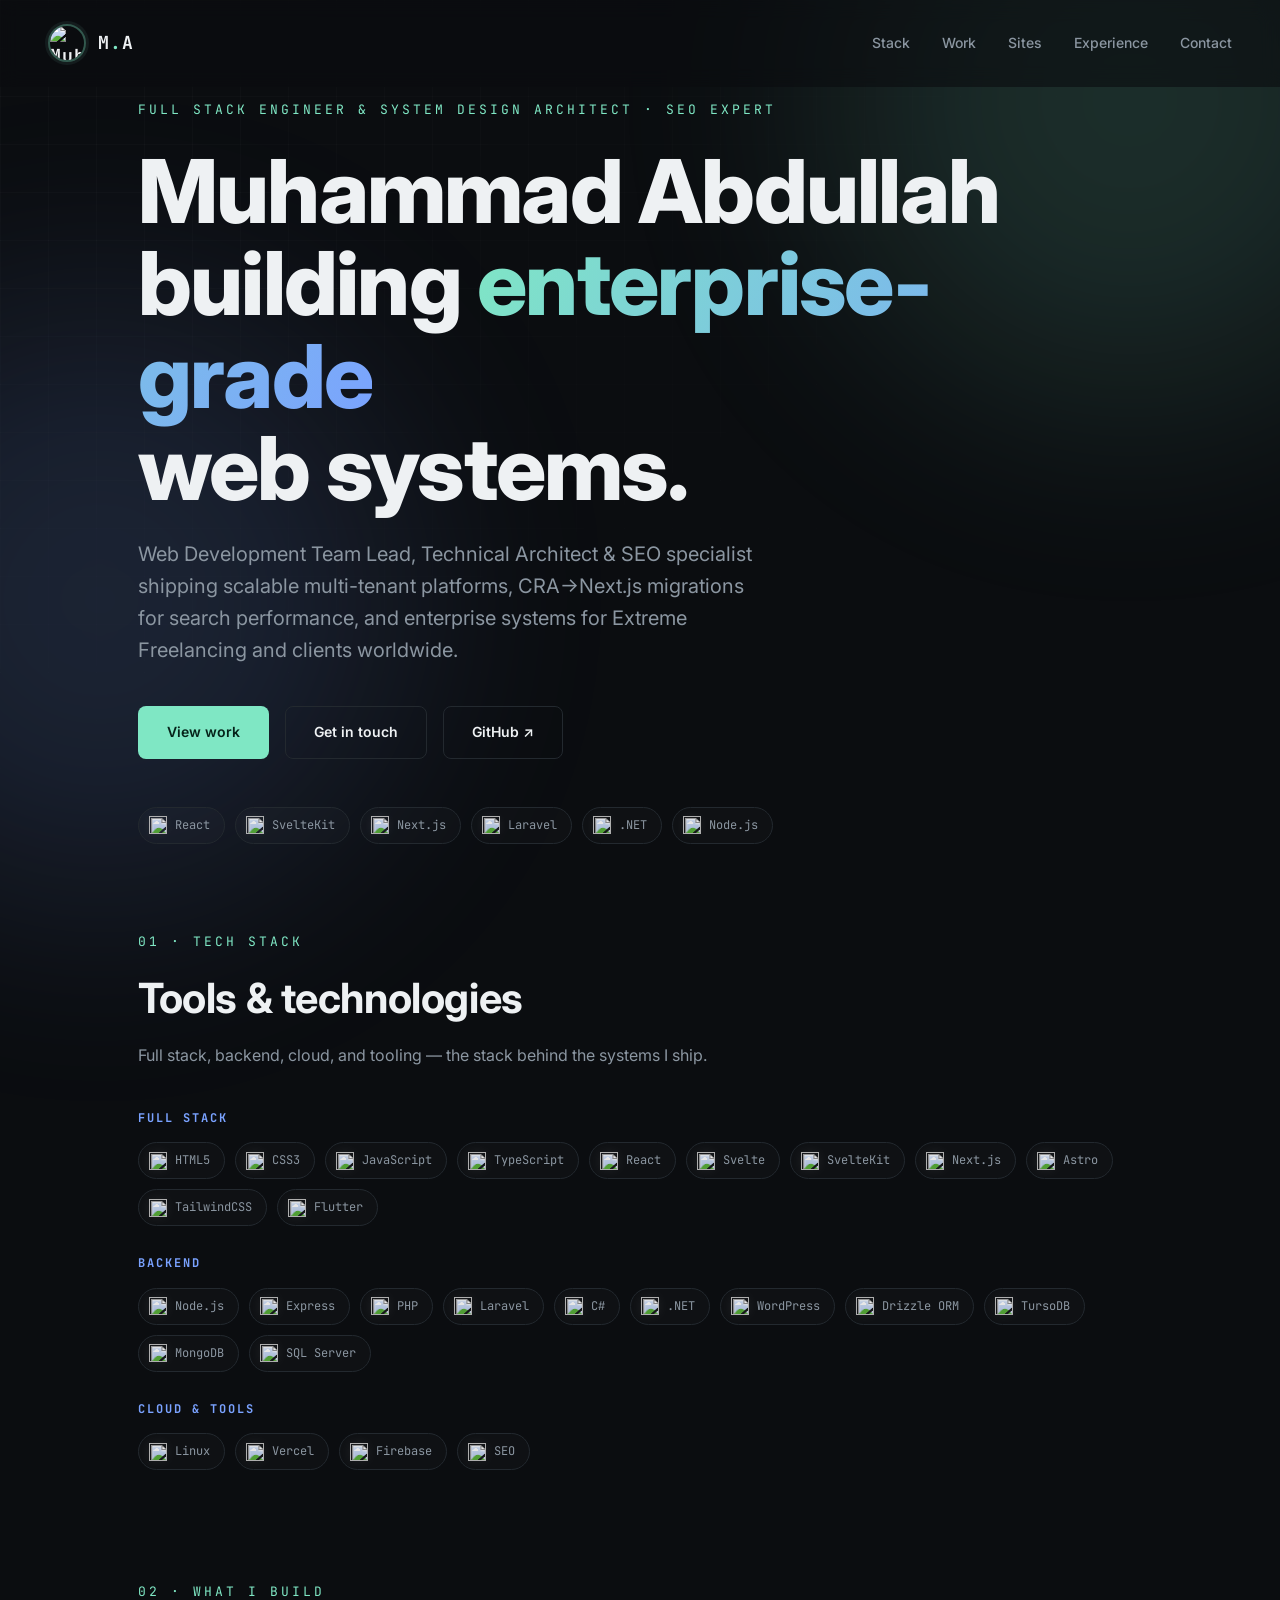
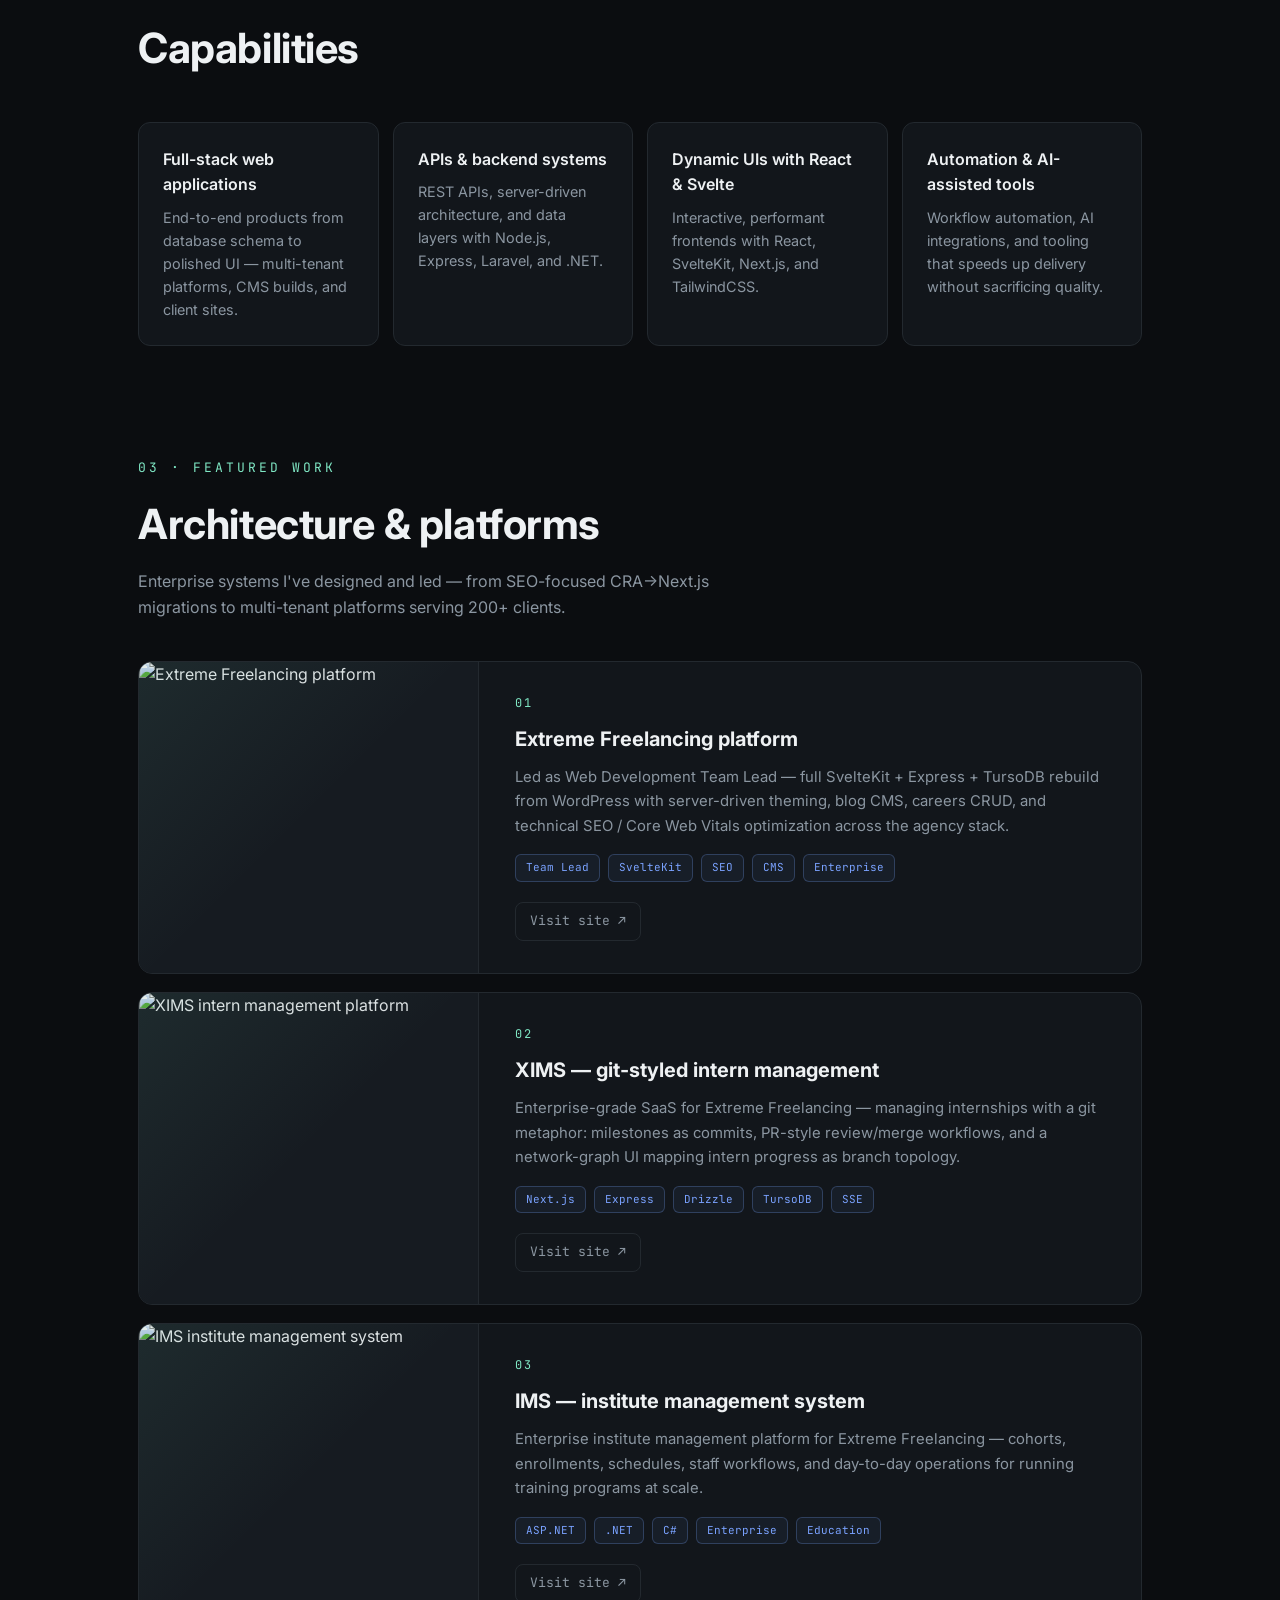
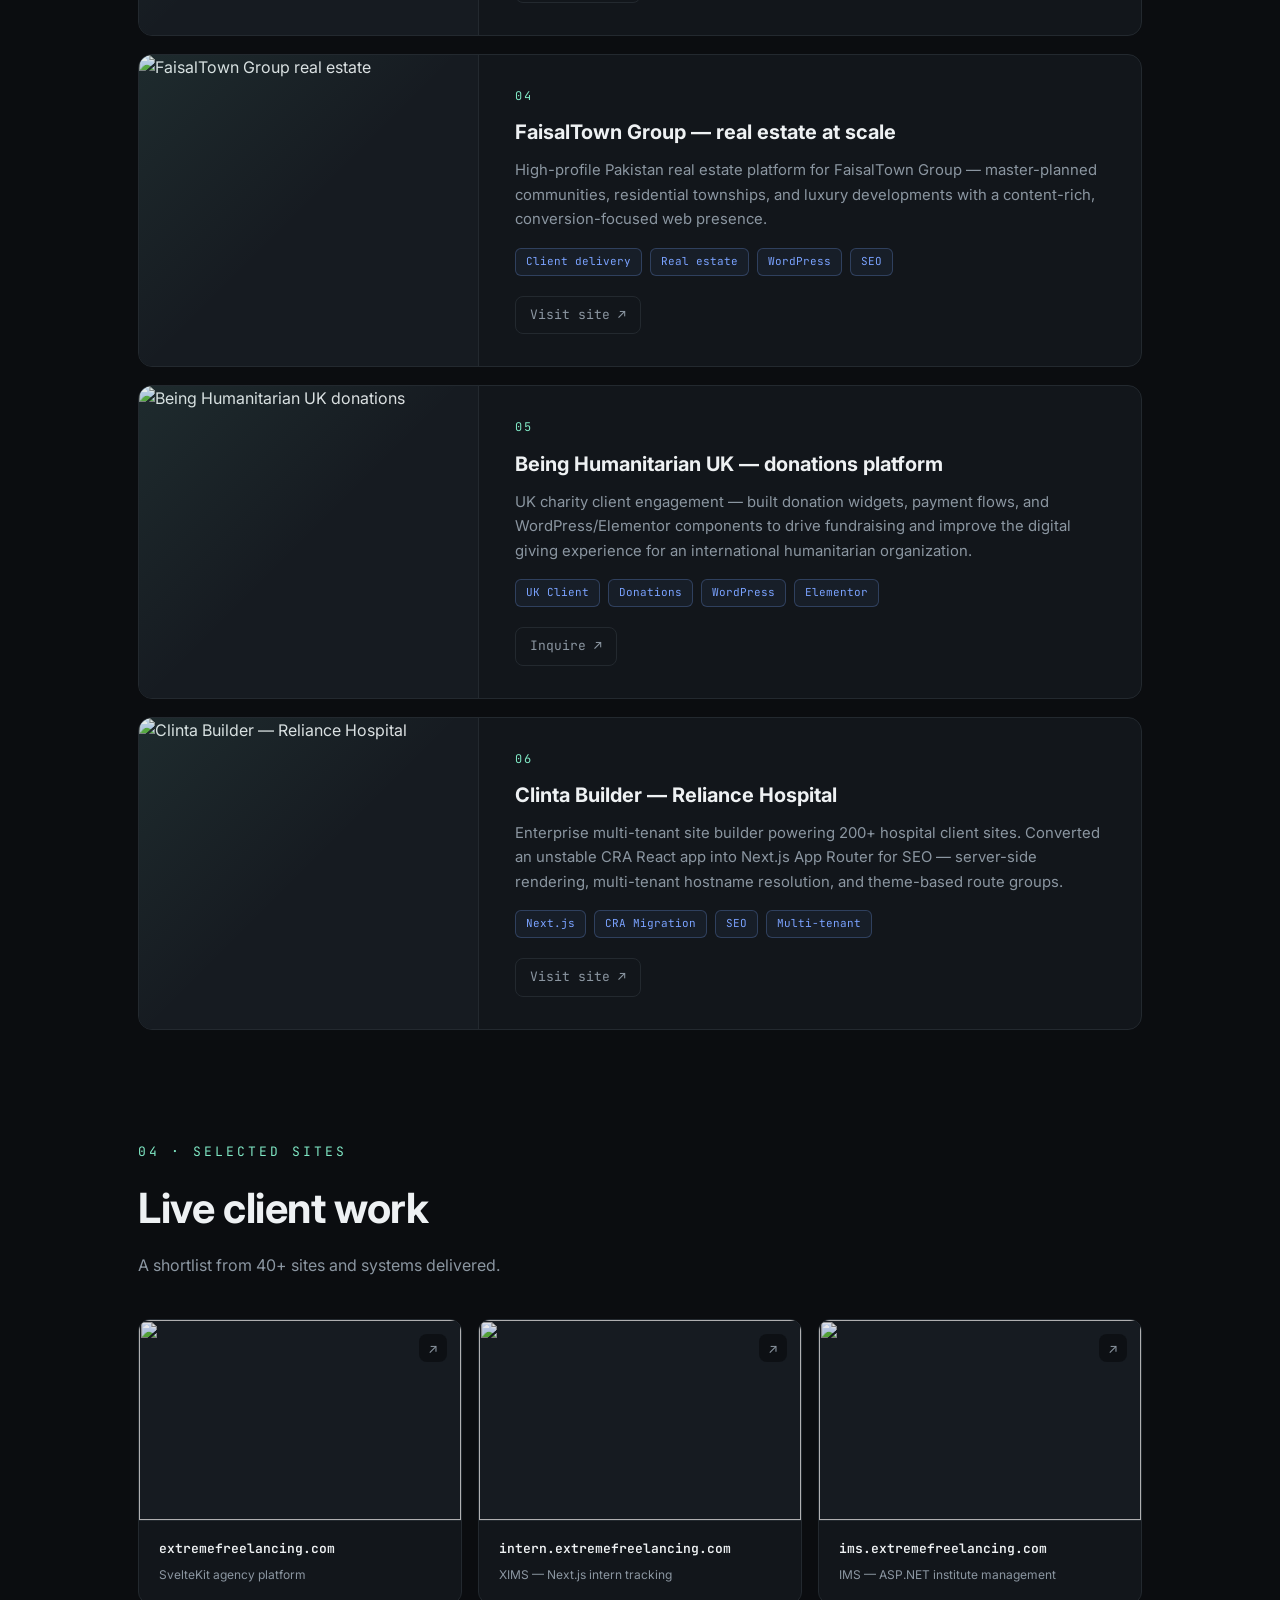
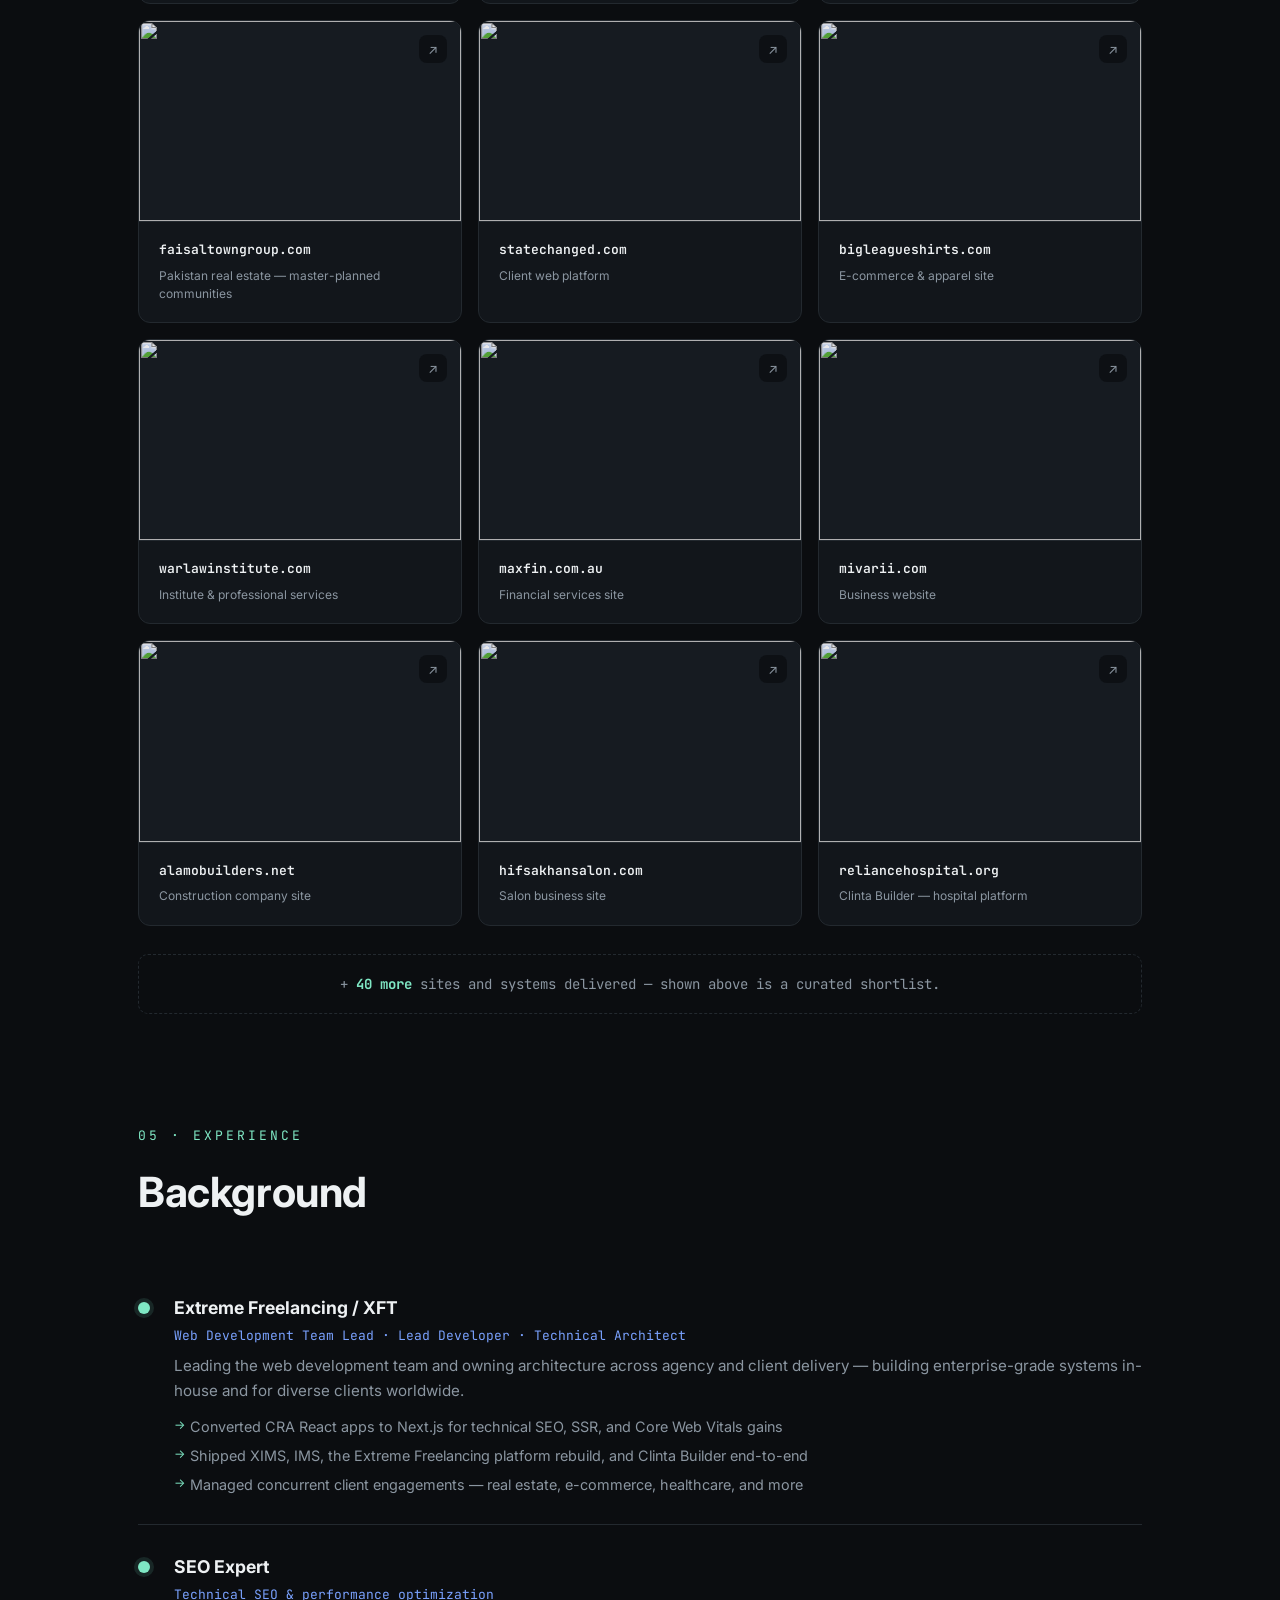
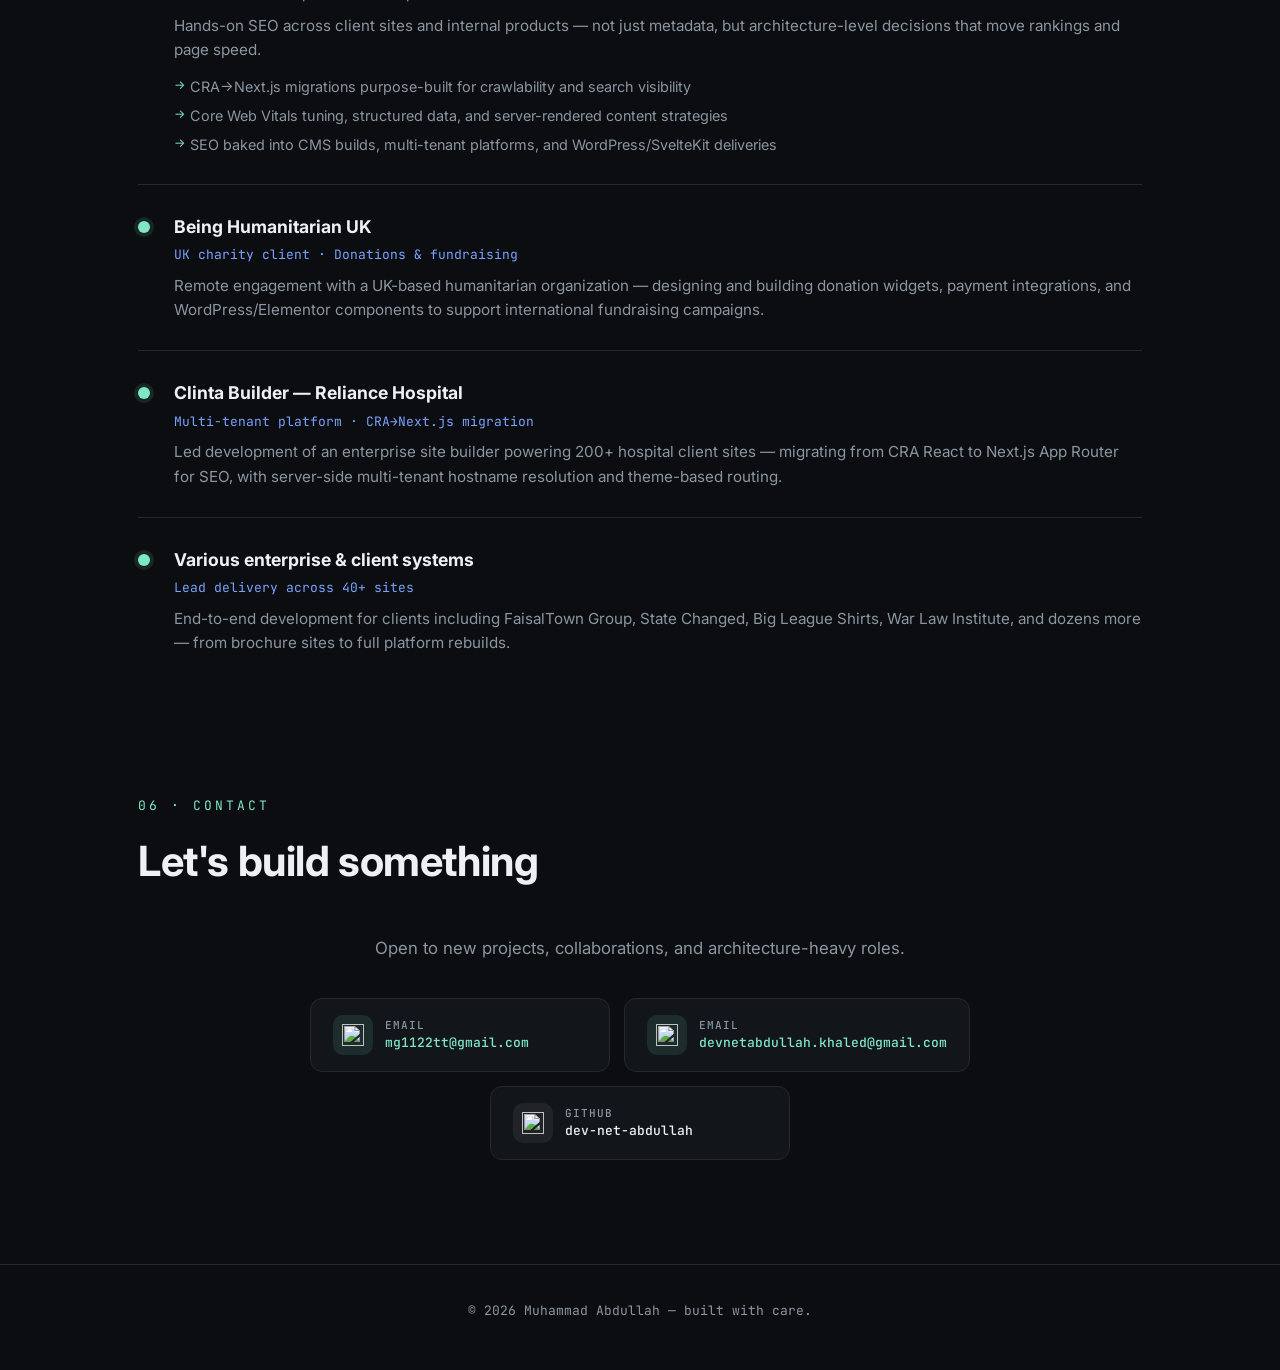
==== index.html @ 0cd2d0cb "updated stack" ====
<!DOCTYPE html>
<html lang="en">
<head>
<meta charset="UTF-8">
<meta name="viewport" content="width=device-width, initial-scale=1.0">
<title>Muhammad Abdullah — Full Stack Developer</title>
<meta name="description" content="Muhammad Abdullah — Full Stack Engineer, System Design Architect & SEO specialist building enterprise-grade web systems.">
<meta name="theme-color" content="#0b0d10">
<meta property="og:title" content="Muhammad Abdullah — Full Stack Developer">
<meta property="og:description" content="Web Development Team Lead & Technical Architect — Next.js, SvelteKit, Laravel, .NET, and enterprise platforms.">
<meta property="og:image" content="https://res.cloudinary.com/dqdfuhtps/image/upload/w_1200,h_630,c_fill,g_face,f_auto,q_auto/1748308056441_jk1iwk">
<meta property="og:type" content="website">
<link rel="icon" type="image/png" sizes="32x32" href="https://res.cloudinary.com/dqdfuhtps/image/upload/w_32,h_32,c_fill,g_face,f_auto,q_auto/1748308056441_jk1iwk">
<link rel="icon" type="image/png" sizes="16x16" href="https://res.cloudinary.com/dqdfuhtps/image/upload/w_16,h_16,c_fill,g_face,f_auto,q_auto/1748308056441_jk1iwk">
<link rel="apple-touch-icon" sizes="180x180" href="https://res.cloudinary.com/dqdfuhtps/image/upload/w_180,h_180,c_fill,g_face,f_auto,q_auto/1748308056441_jk1iwk">
<link rel="preconnect" href="https://res.cloudinary.com" crossorigin>
<link rel="preconnect" href="https://fonts.googleapis.com">
<link rel="preconnect" href="https://fonts.gstatic.com" crossorigin>
<link href="https://fonts.googleapis.com/css2?family=Inter:wght@400;500;600;700;800&family=JetBrains+Mono:wght@400;600;700&display=swap" rel="stylesheet">
<style>
  :root{
    --bg:#0b0d10;
    --bg-soft:#12161b;
    --panel:#161b21;
    --line:#23292f;
    --text:#eef1f3;
    --muted:#8b96a1;
    --accent:#7fe7c4;
    --accent2:#7aa2ff;
    --mono:'JetBrains Mono','Courier New',monospace;
    --sans:'Inter',-apple-system,BlinkMacSystemFont,'Segoe UI',sans-serif;
  }
  *{margin:0;padding:0;box-sizing:border-box;}
  html{scroll-behavior:smooth;}
  body{
    background:var(--bg);
    color:var(--text);
    font-family:var(--sans);
    line-height:1.6;
    overflow-x:hidden;
  }

  /* background grid */
  .grid-bg{
    position:fixed; inset:0; z-index:-2;
    background-image:
      linear-gradient(to right, rgba(255,255,255,0.025) 1px, transparent 1px),
      linear-gradient(to bottom, rgba(255,255,255,0.025) 1px, transparent 1px);
    background-size:48px 48px;
    mask-image: radial-gradient(ellipse at top left, black 0%, transparent 70%);
  }
  .glow{
    position:fixed; z-index:-1; width:600px; height:600px; border-radius:50%;
    filter:blur(120px); opacity:0.15; pointer-events:none;
  }
  .glow-1{ background:var(--accent); top:-200px; right:-150px; }
  .glow-2{ background:var(--accent2); bottom:0; left:-200px; }

  /* nav */
  nav{
    position:fixed; top:0; left:0; right:0; z-index:100;
    display:flex; justify-content:space-between; align-items:center;
    padding:24px 48px;
    backdrop-filter:blur(10px);
    background:rgba(11,13,16,0.6);
    border-bottom:1px solid transparent;
    transition:border-color 0.3s, background 0.3s;
    opacity:0; animation:navIn 0.7s ease forwards;
  }
  @keyframes navIn{
    from{opacity:0; transform:translateY(-14px);}
    to{opacity:1; transform:translateY(0);}
  }
  nav.scrolled{ border-bottom-color:var(--line); background:rgba(11,13,16,0.85); }
  .logo{
    display:inline-flex; align-items:center; gap:12px;
    text-decoration:none; color:var(--text);
    font-family:var(--mono); font-weight:700; font-size:18px; letter-spacing:1px;
  }
  .logo-avatar{
    width:38px; height:38px; border-radius:50%; object-fit:cover;
    border:2px solid rgba(127,231,196,0.35);
    box-shadow:0 0 0 3px rgba(127,231,196,0.08);
    transition:border-color 0.25s, box-shadow 0.25s, transform 0.25s;
  }
  .logo:hover .logo-avatar{
    border-color:var(--accent);
    box-shadow:0 0 18px rgba(127,231,196,0.22);
    transform:scale(1.04);
  }
  .logo-text span{ color:var(--accent); }
  .nav-links{ display:flex; gap:32px; list-style:none; }
  .nav-links a{
    color:var(--muted); text-decoration:none; font-size:14px; font-weight:500;
    transition:color 0.2s; position:relative;
  }
  .nav-links a:hover{ color:var(--text); }
  .nav-links a::after{
    content:''; position:absolute; bottom:-4px; left:0; width:0; height:1px;
    background:var(--accent); transition:width 0.25s;
  }
  .nav-links a:hover::after{ width:100%; }

  section{ padding:64px 48px; max-width:1100px; margin:0 auto; }

  /* hero */
  .hero{
    min-height:92vh; display:flex; flex-direction:column; justify-content:center;
    padding-top:100px; padding-bottom:40px;
  }
  section + section{ padding-top:48px; }
  .eyebrow{
    font-family:var(--mono); color:var(--accent); font-size:13px; letter-spacing:3px;
    text-transform:uppercase; margin-bottom:24px;
    opacity:0; animation:fadeUp 0.9s cubic-bezier(0.22,1,0.36,1) forwards 0.1s;
  }
  .hero h1{
    font-size:clamp(2.8rem, 8vw, 5.5rem); font-weight:800; line-height:1.05;
    letter-spacing:-0.02em; margin-bottom:24px;
    opacity:0; animation:fadeUp 0.9s cubic-bezier(0.22,1,0.36,1) forwards 0.25s;
  }
  .hero h1 .accent{
    background:linear-gradient(120deg, var(--accent), var(--accent2));
    -webkit-background-clip:text; background-clip:text; color:transparent;
  }
  .hero p.lead{
    font-size:clamp(1rem, 2vw, 1.25rem); color:var(--muted); max-width:620px;
    margin-bottom:40px;
    opacity:0; animation:fadeUp 0.9s cubic-bezier(0.22,1,0.36,1) forwards 0.4s;
  }
  .hero-cta{
    display:flex; gap:16px; flex-wrap:wrap;
    opacity:0; animation:fadeUp 0.9s cubic-bezier(0.22,1,0.36,1) forwards 0.55s;
  }
  .btn{
    display:inline-flex; align-items:center; gap:8px;
    padding:14px 28px; border-radius:8px; text-decoration:none;
    font-weight:600; font-size:14px; transition:all 0.25s; border:1px solid transparent;
  }
  .btn-primary{ background:var(--accent); color:#06231a; }
  .btn-primary:hover{ transform:translateY(-2px); box-shadow:0 8px 24px rgba(127,231,196,0.25); }
  .btn-ghost{ border-color:var(--line); color:var(--text); }
  .btn-ghost:hover{ border-color:var(--accent); color:var(--accent); transform:translateY(-2px); }

  @keyframes fadeUp{
    from{opacity:0; transform:translateY(32px);}
    to{opacity:1; transform:translateY(0);}
  }

  /* stack pills */
  .stack-row, .stack-pills{
    display:flex; flex-wrap:wrap; gap:10px;
  }
  .hero .stack-row{
    margin-top:48px;
    opacity:0; animation:fadeUp 0.9s cubic-bezier(0.22,1,0.36,1) forwards 0.7s;
  }
  .stack-groups{ display:flex; flex-direction:column; gap:28px; }
  .stack-group h3{
    font-family:var(--mono); font-size:12px; letter-spacing:2px; text-transform:uppercase;
    color:var(--accent2); margin-bottom:14px;
  }
  .build-grid{
    display:grid; grid-template-columns:repeat(auto-fill, minmax(240px,1fr)); gap:14px;
  }
  .build-card{
    border:1px solid var(--line); border-radius:12px; padding:24px;
    background:var(--bg-soft); transition:border-color 0.25s, transform 0.25s;
  }
  .build-card:hover{ border-color:rgba(127,231,196,0.35); transform:translateY(-2px); }
  .build-card h3{ font-size:1rem; font-weight:600; margin-bottom:8px; }
  .build-card p{ font-size:0.9rem; color:var(--muted); }
  .learning-list{
    border:1px dashed var(--line); border-radius:12px; padding:28px 32px;
    background:rgba(122,162,255,0.03);
  }
  .learning-list ul{
    list-style:none; display:flex; flex-direction:column; gap:10px; margin-top:16px;
  }
  .learning-list li{
    font-size:0.95rem; color:var(--muted); padding-left:20px; position:relative;
  }
  .learning-list li::before{
    content:'◦'; position:absolute; left:0; color:var(--accent2); font-size:18px; line-height:1;
  }
  .pill{
    display:inline-flex; align-items:center; gap:8px;
    font-family:var(--mono); font-size:12px; padding:8px 14px 8px 10px;
    border:1px solid var(--line); border-radius:999px; color:var(--muted);
    background:rgba(255,255,255,0.02); transition:all 0.25s;
  }
  .pill img{
    width:18px; height:18px; flex-shrink:0; opacity:0.9;
    filter:drop-shadow(0 0 6px rgba(255,255,255,0.08));
    transition:transform 0.25s;
  }
  .pill:hover{
    border-color:var(--accent2); color:var(--text);
    background:rgba(122,162,255,0.06); transform:translateY(-2px);
  }
  .pill:hover img{ transform:scale(1.1); opacity:1; }

  /* section headers */
  .section-head{ margin-bottom:40px; }
  .section-head .num{
    font-family:var(--mono); color:var(--accent); font-size:13px; letter-spacing:3px;
    text-transform:uppercase; display:block; margin-bottom:12px;
  }
  .section-head h2{ font-size:clamp(1.8rem, 4vw, 2.6rem); font-weight:700; letter-spacing:-0.01em; }
  .section-head p{ color:var(--muted); margin-top:12px; max-width:600px; }

  /* fade-in on scroll */
  .reveal{
    opacity:0; transform:translateY(28px);
    transition:opacity 0.8s cubic-bezier(0.22,1,0.36,1), transform 0.8s cubic-bezier(0.22,1,0.36,1);
  }
  .reveal.visible{ opacity:1; transform:translateY(0); }
  .stagger > *{
    opacity:0; transform:translateY(24px);
    transition:opacity 0.75s cubic-bezier(0.22,1,0.36,1), transform 0.75s cubic-bezier(0.22,1,0.36,1);
  }
  .stagger.visible > *{ opacity:1; transform:translateY(0); }

  /* projects */
  .projects{ display:flex; flex-direction:column; gap:18px; }
  .project{
    background:var(--bg-soft); border:1px solid var(--line); border-radius:14px;
    display:grid; grid-template-columns:minmax(0,340px) 1fr; gap:0;
    position:relative; overflow:hidden; transition:border-color 0.3s, box-shadow 0.3s;
  }
  .project:hover{
    border-color:rgba(127,231,196,0.35);
    box-shadow:0 20px 50px rgba(0,0,0,0.35);
  }
  .project-shot{
    position:relative; overflow:hidden; background:var(--panel);
    border-right:1px solid var(--line); min-height:220px;
  }
  .project-shot img{
    width:100%; height:100%; object-fit:cover; object-position:top center;
    display:block; transition:transform 0.5s ease, opacity 0.3s; opacity:0.92;
  }
  .project:hover .project-shot img{ transform:scale(1.04); opacity:1; }
  .project-shot::after{
    content:''; position:absolute; inset:0; pointer-events:none;
    background:linear-gradient(135deg, rgba(127,231,196,0.08), transparent 50%);
  }
  .project-body{
    padding:32px 36px; display:flex; flex-direction:column;
    position:relative;
  }
  .project-body::before{
    content:''; position:absolute; left:0; top:0; bottom:0; width:3px;
    background:linear-gradient(var(--accent), var(--accent2));
    transform:scaleY(0); transform-origin:top; transition:transform 0.35s ease;
  }
  .project:hover .project-body::before{ transform:scaleY(1); }
  .project .pnum{
    font-family:var(--mono); color:var(--accent); font-size:12px;
    letter-spacing:2px; margin-bottom:10px;
  }
  .project h3{ font-size:1.25rem; font-weight:700; margin-bottom:10px; }
  .project p{ color:var(--muted); font-size:0.93rem; line-height:1.65; flex:1; }
  .project .tags{ display:flex; flex-wrap:wrap; gap:8px; margin-top:16px; }
  .project .tags span{
    font-family:var(--mono); font-size:11px; color:var(--accent2);
    border:1px solid rgba(122,162,255,0.25); background:rgba(122,162,255,0.06);
    padding:4px 10px; border-radius:6px;
  }
  .project .link{
    align-self:flex-start; margin-top:20px; color:var(--muted); text-decoration:none; font-size:13px;
    border:1px solid var(--line); padding:8px 14px; border-radius:8px; white-space:nowrap;
    transition:all 0.2s; font-family:var(--mono);
  }
  .project .link:hover{ border-color:var(--accent); color:var(--accent); }
  @media (max-width:860px){
    .project{ grid-template-columns:1fr; }
    .project-shot{ min-height:200px; border-right:none; border-bottom:1px solid var(--line); }
  }

  /* sites grid */
  .sites-grid{
    display:grid; grid-template-columns:repeat(auto-fill, minmax(240px,1fr)); gap:16px;
  }
  .site-card{
    border:1px solid var(--line); border-radius:12px; padding:0;
    text-decoration:none; color:var(--text); background:var(--bg-soft);
    transition:all 0.3s; display:flex; flex-direction:column;
    position:relative; overflow:hidden;
  }
  .site-thumb{
    aspect-ratio:16/10; overflow:hidden; background:var(--panel);
    border-bottom:1px solid var(--line); position:relative;
  }
  .site-thumb img{
    width:100%; height:100%; object-fit:cover; object-position:top center;
    transition:transform 0.45s ease, opacity 0.3s; opacity:0.9;
  }
  .site-card:hover .site-thumb img{ transform:scale(1.06); opacity:1; }
  .site-card .site-info{ padding:18px 20px 20px; display:flex; flex-direction:column; gap:6px; }
  .site-card::after{
    content:'↗'; position:absolute; top:14px; right:14px; z-index:2;
    width:28px; height:28px; border-radius:8px; line-height:28px; text-align:center;
    background:rgba(11,13,16,0.75); backdrop-filter:blur(6px);
    color:var(--muted); font-size:13px; transition:all 0.3s;
  }
  .site-card:hover{ transform:translateY(-4px); border-color:var(--accent); box-shadow:0 12px 30px rgba(0,0,0,0.35); }
  .site-card:hover::after{ color:var(--accent); background:rgba(11,13,16,0.9); }
  .site-card .url{ font-family:var(--mono); font-size:13px; font-weight:600; }
  .site-card .desc{ font-size:12px; color:var(--muted); line-height:1.45; }

  .more-note{
    margin-top:28px; text-align:center; color:var(--muted); font-size:14px;
    font-family:var(--mono); border:1px dashed var(--line); border-radius:10px; padding:18px;
  }
  .more-note strong{ color:var(--accent); }

  /* timeline / experience */
  .exp-item{ display:flex; gap:24px; padding:28px 0; border-bottom:1px solid var(--line); }
  .exp-item:last-child{ border-bottom:none; }
  .exp-dot{ width:12px; height:12px; border-radius:50%; background:var(--accent); margin-top:8px; flex-shrink:0; box-shadow:0 0 0 4px rgba(127,231,196,0.12); }
  .exp-content h4{ font-size:1.1rem; font-weight:700; margin-bottom:4px; }
  .exp-content .role{ color:var(--accent2); font-size:13px; font-family:var(--mono); margin-bottom:8px; display:block; }
  .exp-content p{ color:var(--muted); font-size:0.95rem; }
  .exp-content .highlights{
    margin-top:12px; padding-left:0; list-style:none;
    display:flex; flex-direction:column; gap:6px;
  }
  .exp-content .highlights li{
    font-size:0.9rem; color:var(--muted); padding-left:16px; position:relative;
  }
  .exp-content .highlights li::before{
    content:'→'; position:absolute; left:0; color:var(--accent); font-size:12px;
  }

  /* contact */
  .contact-wrap{
    max-width:720px; margin:0 auto; text-align:center;
  }
  .contact-wrap .lead-contact{
    color:var(--muted); font-size:1.05rem; margin-bottom:36px;
  }
  .contact-links{
    display:flex; flex-wrap:wrap; justify-content:center; gap:14px;
    margin-bottom:40px;
  }
  .contact-card{
    display:inline-flex; align-items:center; gap:12px;
    padding:16px 22px; border:1px solid var(--line); border-radius:12px;
    background:var(--bg-soft); text-decoration:none; color:var(--text);
    font-size:14px; font-weight:500; transition:all 0.25s;
    min-width:min(100%, 300px);
  }
  .contact-card:hover{
    border-color:var(--accent); transform:translateY(-3px);
    box-shadow:0 12px 32px rgba(0,0,0,0.3);
  }
  .contact-card .icon-wrap{
    width:40px; height:40px; border-radius:10px;
    display:flex; align-items:center; justify-content:center;
    background:rgba(127,231,196,0.1); flex-shrink:0;
  }
  .contact-card.github .icon-wrap{ background:rgba(255,255,255,0.06); }
  .contact-card .icon-wrap img{ width:22px; height:22px; }
  .contact-card .meta{ text-align:left; line-height:1.35; }
  .contact-card .meta .label{
    display:block; font-family:var(--mono); font-size:11px;
    color:var(--muted); text-transform:uppercase; letter-spacing:1px;
  }
  .contact-card .meta .value{
    font-family:var(--mono); font-size:13px; color:var(--accent);
  }
  .contact-card.github .meta .value{ color:var(--text); }

  /* footer */
  footer{
    padding:36px 48px 48px; text-align:center; border-top:1px solid var(--line);
    color:var(--muted); font-size:13px; font-family:var(--mono);
  }
  footer a{ color:var(--accent); text-decoration:none; transition:opacity 0.2s; }
  footer a:hover{ opacity:0.8; }

  ::selection{ background:var(--accent); color:#06231a; }

  @media (max-width:700px){
    section{ padding:52px 24px; }
    section + section{ padding-top:40px; }
    .hero{ min-height:88vh; padding-top:96px; }
    nav{ padding-left:24px; padding-right:24px; }
    .contact-card{ min-width:100%; }
  }
</style>
</head>
<body>

<div class="grid-bg"></div>
<div class="glow glow-1"></div>
<div class="glow glow-2"></div>

<nav id="nav">
  <a href="#" class="logo" aria-label="Muhammad Abdullah — home">
    <img
      class="logo-avatar"
      src="https://res.cloudinary.com/dqdfuhtps/image/upload/w_76,h_76,c_fill,g_face,f_auto,q_auto/1748308056441_jk1iwk"
      alt="Muhammad Abdullah"
      width="38"
      height="38"
      decoding="async"
    >
    <span class="logo-text">M<span>.</span>A</span>
  </a>
  <ul class="nav-links">
    <li><a href="#stack">Stack</a></li>
    <li><a href="#work">Work</a></li>
    <li><a href="#sites">Sites</a></li>
    <li><a href="#experience">Experience</a></li>
    <li><a href="#contact">Contact</a></li>
  </ul>
</nav>

<section class="hero">
  <span class="eyebrow">Full stack Engineer & System Design Architect · SEO expert</span>
  <h1>Muhammad Abdullah <br>building <span class="accent">enterprise-grade</span><br>web systems.</h1>
  <p class="lead">Web Development Team Lead, Technical Architect & SEO specialist shipping scalable multi-tenant platforms, CRA→Next.js migrations for search performance, and enterprise systems for Extreme Freelancing and clients worldwide.</p>
  <div class="hero-cta">
    <a href="#work" class="btn btn-primary">View work</a>
    <a href="#contact" class="btn btn-ghost">Get in touch</a>
    <a href="https://github.com/dev-net-abdullah" class="btn btn-ghost" target="_blank" rel="noopener noreferrer">GitHub ↗</a>
  </div>
  <div class="stack-row">
    <span class="pill"><img src="https://cdn.simpleicons.org/react/61DAFB" alt="">React</span>
    <span class="pill"><img src="https://cdn.simpleicons.org/svelte/FF3E00" alt="">SvelteKit</span>
    <span class="pill"><img src="https://cdn.simpleicons.org/nextdotjs/ffffff" alt="">Next.js</span>
    <span class="pill"><img src="https://cdn.simpleicons.org/laravel/FF2D20" alt="">Laravel</span>
    <span class="pill"><img src="https://cdn.simpleicons.org/dotnet/512BD4" alt="">.NET</span>
    <span class="pill"><img src="https://cdn.simpleicons.org/nodedotjs/339933" alt="">Node.js</span>
  </div>
</section>

<section id="stack">
  <div class="section-head reveal">
    <span class="num">01 · Tech stack</span>
    <h2>Tools & technologies</h2>
    <p>Full stack, backend, cloud, and tooling — the stack behind the systems I ship.</p>
  </div>
  <div class="stack-groups stagger">
    <div class="stack-group">
      <h3>Full stack</h3>
      <div class="stack-pills">
        <span class="pill"><img src="https://cdn.simpleicons.org/html5/E34F26" alt="">HTML5</span>
        <span class="pill"><img src="https://cdn.simpleicons.org/css/1572B6" alt="">CSS3</span>
        <span class="pill"><img src="https://cdn.simpleicons.org/javascript/F7DF1E" alt="">JavaScript</span>
        <span class="pill"><img src="https://cdn.simpleicons.org/typescript/3178C6" alt="">TypeScript</span>
        <span class="pill"><img src="https://cdn.simpleicons.org/react/61DAFB" alt="">React</span>
        <span class="pill"><img src="https://cdn.simpleicons.org/svelte/FF3E00" alt="">Svelte</span>
        <span class="pill"><img src="https://cdn.simpleicons.org/svelte/FF3E00" alt="">SvelteKit</span>
        <span class="pill"><img src="https://cdn.simpleicons.org/nextdotjs/ffffff" alt="">Next.js</span>
        <span class="pill"><img src="https://cdn.simpleicons.org/astro/FF5D01" alt="">Astro</span>
        <span class="pill"><img src="https://cdn.simpleicons.org/tailwindcss/06B6D4" alt="">TailwindCSS</span>
        <span class="pill"><img src="https://cdn.simpleicons.org/flutter/54C5F8" alt="">Flutter</span>
      </div>
    </div>
    <div class="stack-group">
      <h3>Backend</h3>
      <div class="stack-pills">
        <span class="pill"><img src="https://cdn.simpleicons.org/nodedotjs/339933" alt="">Node.js</span>
        <span class="pill"><img src="https://cdn.simpleicons.org/express/ffffff" alt="">Express</span>
        <span class="pill"><img src="https://cdn.simpleicons.org/php/777BB4" alt="">PHP</span>
        <span class="pill"><img src="https://cdn.simpleicons.org/laravel/FF2D20" alt="">Laravel</span>
        <span class="pill"><img src="https://cdn.jsdelivr.net/gh/devicons/devicon@latest/icons/csharp/csharp-original.svg" alt="">C#</span>
        <span class="pill"><img src="https://cdn.simpleicons.org/dotnet/512BD4" alt="">.NET</span>
        <span class="pill"><img src="https://cdn.simpleicons.org/wordpress/21759B" alt="">WordPress</span>
        <span class="pill"><img src="https://cdn.simpleicons.org/drizzle/C5F74F" alt="">Drizzle ORM</span>
        <span class="pill"><img src="https://cdn.simpleicons.org/turso/4FF8D7" alt="">TursoDB</span>
        <span class="pill"><img src="https://cdn.simpleicons.org/mongodb/47A248" alt="">MongoDB</span>
        <span class="pill"><img src="https://cdn.jsdelivr.net/gh/devicons/devicon@latest/icons/microsoftsqlserver/microsoftsqlserver-plain.svg" alt="">SQL Server</span>
      </div>
    </div>
    <div class="stack-group">
      <h3>Cloud & tools</h3>
      <div class="stack-pills">
        <span class="pill"><img src="https://cdn.simpleicons.org/linux/FCC624" alt="">Linux</span>
        <span class="pill"><img src="https://cdn.simpleicons.org/vercel/ffffff" alt="">Vercel</span>
        <span class="pill"><img src="https://cdn.simpleicons.org/firebase/FFCA28" alt="">Firebase</span>
        <span class="pill"><img src="https://cdn.simpleicons.org/googlesearchconsole/458BFC" alt="">SEO</span>
      </div>
    </div>
  </div>
</section>

<section id="build">
  <div class="section-head reveal">
    <span class="num">02 · What I build</span>
    <h2>Capabilities</h2>
  </div>
  <div class="build-grid stagger">
    <div class="build-card">
      <h3>Full-stack web applications</h3>
      <p>End-to-end products from database schema to polished UI — multi-tenant platforms, CMS builds, and client sites.</p>
    </div>
    <div class="build-card">
      <h3>APIs & backend systems</h3>
      <p>REST APIs, server-driven architecture, and data layers with Node.js, Express, Laravel, and .NET.</p>
    </div>
    <div class="build-card">
      <h3>Dynamic UIs with React & Svelte</h3>
      <p>Interactive, performant frontends with React, SvelteKit, Next.js, and TailwindCSS.</p>
    </div>
    <div class="build-card">
      <h3>Automation & AI-assisted tools</h3>
      <p>Workflow automation, AI integrations, and tooling that speeds up delivery without sacrificing quality.</p>
    </div>
  </div>
</section>

<section id="work">
  <div class="section-head reveal">
    <span class="num">03 · Featured work</span>
    <h2>Architecture & platforms</h2>
    <p>Enterprise systems I've designed and led — from SEO-focused CRA→Next.js migrations to multi-tenant platforms serving 200+ clients.</p>
  </div>
  <div class="projects stagger">
    <div class="project">
      <div class="project-shot">
        <img src="https://s.wordpress.com/mshots/v1/https%3A%2F%2Fextremefreelancing.com?w=800" alt="Extreme Freelancing platform" loading="lazy">
      </div>
      <div class="project-body">
        <span class="pnum">01</span>
        <h3>Extreme Freelancing platform</h3>
        <p>Led as Web Development Team Lead — full SvelteKit + Express + TursoDB rebuild from WordPress with server-driven theming, blog CMS, careers CRUD, and technical SEO / Core Web Vitals optimization across the agency stack.</p>
        <div class="tags"><span>Team Lead</span><span>SvelteKit</span><span>SEO</span><span>CMS</span><span>Enterprise</span></div>
        <a href="https://extremefreelancing.com/" class="link" target="_blank" rel="noopener noreferrer">Visit site ↗</a>
      </div>
    </div>
    <div class="project">
      <div class="project-shot">
        <img src="https://s.wordpress.com/mshots/v1/https%3A%2F%2Fintern.extremefreelancing.com?w=800" alt="XIMS intern management platform" loading="lazy">
      </div>
      <div class="project-body">
        <span class="pnum">02</span>
        <h3>XIMS — git-styled intern management</h3>
        <p>Enterprise-grade SaaS for Extreme Freelancing — managing internships with a git metaphor: milestones as commits, PR-style review/merge workflows, and a network-graph UI mapping intern progress as branch topology.</p>
        <div class="tags"><span>Next.js</span><span>Express</span><span>Drizzle</span><span>TursoDB</span><span>SSE</span></div>
        <a href="https://intern.extremefreelancing.com/" class="link" target="_blank" rel="noopener noreferrer">Visit site ↗</a>
      </div>
    </div>
    <div class="project">
      <div class="project-shot">
        <img src="https://s.wordpress.com/mshots/v1/https%3A%2F%2Fims.extremefreelancing.com?w=800" alt="IMS institute management system" loading="lazy">
      </div>
      <div class="project-body">
        <span class="pnum">03</span>
        <h3>IMS — institute management system</h3>
        <p>Enterprise institute management platform for Extreme Freelancing — cohorts, enrollments, schedules, staff workflows, and day-to-day operations for running training programs at scale.</p>
        <div class="tags"><span>ASP.NET</span><span>.NET</span><span>C#</span><span>Enterprise</span><span>Education</span></div>
        <a href="https://ims.extremefreelancing.com/" class="link" target="_blank" rel="noopener noreferrer">Visit site ↗</a>
      </div>
    </div>
    <div class="project">
      <div class="project-shot">
        <img src="https://s.wordpress.com/mshots/v1/https%3A%2F%2Ffaisaltowngroup.com?w=800" alt="FaisalTown Group real estate" loading="lazy">
      </div>
      <div class="project-body">
        <span class="pnum">04</span>
        <h3>FaisalTown Group — real estate at scale</h3>
        <p>High-profile Pakistan real estate platform for FaisalTown Group — master-planned communities, residential townships, and luxury developments with a content-rich, conversion-focused web presence.</p>
        <div class="tags"><span>Client delivery</span><span>Real estate</span><span>WordPress</span><span>SEO</span></div>
        <a href="https://faisaltowngroup.com/" class="link" target="_blank" rel="noopener noreferrer">Visit site ↗</a>
      </div>
    </div>
    <div class="project">
      <div class="project-shot">
        <img src="https://s.wordpress.com/mshots/v1/https%3A%2F%2Fbeinghumanitarian.org?w=800" alt="Being Humanitarian UK donations" loading="lazy">
      </div>
      <div class="project-body">
        <span class="pnum">05</span>
        <h3>Being Humanitarian UK — donations platform</h3>
        <p>UK charity client engagement — built donation widgets, payment flows, and WordPress/Elementor components to drive fundraising and improve the digital giving experience for an international humanitarian organization.</p>
        <div class="tags"><span>UK Client</span><span>Donations</span><span>WordPress</span><span>Elementor</span></div>
        <a href="#contact" class="link">Inquire ↗</a>
      </div>
    </div>
    <div class="project">
      <div class="project-shot">
        <img src="https://s.wordpress.com/mshots/v1/https%3A%2F%2Freliancehospital.org?w=800" alt="Clinta Builder — Reliance Hospital" loading="lazy">
      </div>
      <div class="project-body">
        <span class="pnum">06</span>
        <h3>Clinta Builder — Reliance Hospital</h3>
        <p>Enterprise multi-tenant site builder powering 200+ hospital client sites. Converted an unstable CRA React app into Next.js App Router for SEO — server-side rendering, multi-tenant hostname resolution, and theme-based route groups.</p>
        <div class="tags"><span>Next.js</span><span>CRA Migration</span><span>SEO</span><span>Multi-tenant</span></div>
        <a href="https://reliancehospital.org/" class="link" target="_blank" rel="noopener noreferrer">Visit site ↗</a>
      </div>
    </div>
  </div>
</section>

<section id="sites">
  <div class="section-head reveal">
    <span class="num">04 · Selected sites</span>
    <h2>Live client work</h2>
    <p>A shortlist from 40+ sites and systems delivered.</p>
  </div>
  <div class="sites-grid stagger">
    <a class="site-card" href="https://extremefreelancing.com/" target="_blank" rel="noopener noreferrer">
      <div class="site-thumb"><img src="https://s.wordpress.com/mshots/v1/https%3A%2F%2Fextremefreelancing.com?w=600" alt="" loading="lazy"></div>
      <div class="site-info">
        <span class="url">extremefreelancing.com</span>
        <span class="desc">SvelteKit agency platform</span>
      </div>
    </a>
    <a class="site-card" href="https://intern.extremefreelancing.com/" target="_blank" rel="noopener noreferrer">
      <div class="site-thumb"><img src="https://s.wordpress.com/mshots/v1/https%3A%2F%2Fintern.extremefreelancing.com?w=600" alt="" loading="lazy"></div>
      <div class="site-info">
        <span class="url">intern.extremefreelancing.com</span>
        <span class="desc">XIMS — Next.js intern tracking</span>
      </div>
    </a>
    <a class="site-card" href="https://ims.extremefreelancing.com/" target="_blank" rel="noopener noreferrer">
      <div class="site-thumb"><img src="https://s.wordpress.com/mshots/v1/https%3A%2F%2Fims.extremefreelancing.com?w=600" alt="" loading="lazy"></div>
      <div class="site-info">
        <span class="url">ims.extremefreelancing.com</span>
        <span class="desc">IMS — ASP.NET institute management</span>
      </div>
    </a>
    <a class="site-card" href="https://faisaltowngroup.com/" target="_blank" rel="noopener noreferrer">
      <div class="site-thumb"><img src="https://s.wordpress.com/mshots/v1/https%3A%2F%2Ffaisaltowngroup.com?w=600" alt="" loading="lazy"></div>
      <div class="site-info">
        <span class="url">faisaltowngroup.com</span>
        <span class="desc">Pakistan real estate — master-planned communities</span>
      </div>
    </a>
    <a class="site-card" href="https://statechanged.com/" target="_blank" rel="noopener noreferrer">
      <div class="site-thumb"><img src="https://s.wordpress.com/mshots/v1/https%3A%2F%2Fstatechanged.com?w=600" alt="" loading="lazy"></div>
      <div class="site-info">
        <span class="url">statechanged.com</span>
        <span class="desc">Client web platform</span>
      </div>
    </a>
    <a class="site-card" href="https://bigleagueshirts.com/" target="_blank" rel="noopener noreferrer">
      <div class="site-thumb"><img src="https://s.wordpress.com/mshots/v1/https%3A%2F%2Fbigleagueshirts.com?w=600" alt="" loading="lazy"></div>
      <div class="site-info">
        <span class="url">bigleagueshirts.com</span>
        <span class="desc">E-commerce & apparel site</span>
      </div>
    </a>
    <a class="site-card" href="https://warlawinstitute.com/" target="_blank" rel="noopener noreferrer">
      <div class="site-thumb"><img src="https://s.wordpress.com/mshots/v1/https%3A%2F%2Fwarlawinstitute.com?w=600" alt="" loading="lazy"></div>
      <div class="site-info">
        <span class="url">warlawinstitute.com</span>
        <span class="desc">Institute & professional services</span>
      </div>
    </a>
    <a class="site-card" href="https://maxfin.com.au/" target="_blank" rel="noopener noreferrer">
      <div class="site-thumb"><img src="https://s.wordpress.com/mshots/v1/https%3A%2F%2Fmaxfin.com.au?w=600" alt="" loading="lazy"></div>
      <div class="site-info">
        <span class="url">maxfin.com.au</span>
        <span class="desc">Financial services site</span>
      </div>
    </a>
    <a class="site-card" href="https://www.mivarii.com/" target="_blank" rel="noopener noreferrer">
      <div class="site-thumb"><img src="https://s.wordpress.com/mshots/v1/https%3A%2F%2Fwww.mivarii.com?w=600" alt="" loading="lazy"></div>
      <div class="site-info">
        <span class="url">mivarii.com</span>
        <span class="desc">Business website</span>
      </div>
    </a>
    <a class="site-card" href="https://alamobuilders.net/" target="_blank" rel="noopener noreferrer">
      <div class="site-thumb"><img src="https://s.wordpress.com/mshots/v1/https%3A%2F%2Falamobuilders.net?w=600" alt="" loading="lazy"></div>
      <div class="site-info">
        <span class="url">alamobuilders.net</span>
        <span class="desc">Construction company site</span>
      </div>
    </a>
    <a class="site-card" href="https://hifsakhansalon.com/" target="_blank" rel="noopener noreferrer">
      <div class="site-thumb"><img src="https://s.wordpress.com/mshots/v1/https%3A%2F%2Fhifsakhansalon.com?w=600" alt="" loading="lazy"></div>
      <div class="site-info">
        <span class="url">hifsakhansalon.com</span>
        <span class="desc">Salon business site</span>
      </div>
    </a>
    <a class="site-card" href="https://reliancehospital.org/" target="_blank" rel="noopener noreferrer">
      <div class="site-thumb"><img src="https://s.wordpress.com/mshots/v1/https%3A%2F%2Freliancehospital.org?w=600" alt="" loading="lazy"></div>
      <div class="site-info">
        <span class="url">reliancehospital.org</span>
        <span class="desc">Clinta Builder — hospital platform</span>
      </div>
    </a>
  </div>
  <div class="more-note reveal">+ <strong>40 more</strong> sites and systems delivered — shown above is a curated shortlist.</div>
</section>

<section id="experience">
  <div class="section-head reveal">
    <span class="num">05 · Experience</span>
    <h2>Background</h2>
  </div>
  <div class="stagger">
    <div class="exp-item">
      <div class="exp-dot"></div>
      <div class="exp-content">
        <h4>Extreme Freelancing / XFT</h4>
        <span class="role">Web Development Team Lead · Lead Developer · Technical Architect</span>
        <p>Leading the web development team and owning architecture across agency and client delivery — building enterprise-grade systems in-house and for diverse clients worldwide.</p>
        <ul class="highlights">
          <li>Converted CRA React apps to Next.js for technical SEO, SSR, and Core Web Vitals gains</li>
          <li>Shipped XIMS, IMS, the Extreme Freelancing platform rebuild, and Clinta Builder end-to-end</li>
          <li>Managed concurrent client engagements — real estate, e-commerce, healthcare, and more</li>
        </ul>
      </div>
    </div>
    <div class="exp-item">
      <div class="exp-dot"></div>
      <div class="exp-content">
        <h4>SEO Expert</h4>
        <span class="role">Technical SEO & performance optimization</span>
        <p>Hands-on SEO across client sites and internal products — not just metadata, but architecture-level decisions that move rankings and page speed.</p>
        <ul class="highlights">
          <li>CRA→Next.js migrations purpose-built for crawlability and search visibility</li>
          <li>Core Web Vitals tuning, structured data, and server-rendered content strategies</li>
          <li>SEO baked into CMS builds, multi-tenant platforms, and WordPress/SvelteKit deliveries</li>
        </ul>
      </div>
    </div>
    <div class="exp-item">
      <div class="exp-dot"></div>
      <div class="exp-content">
        <h4>Being Humanitarian UK</h4>
        <span class="role">UK charity client · Donations & fundraising</span>
        <p>Remote engagement with a UK-based humanitarian organization — designing and building donation widgets, payment integrations, and WordPress/Elementor components to support international fundraising campaigns.</p>
      </div>
    </div>
    <div class="exp-item">
      <div class="exp-dot"></div>
      <div class="exp-content">
        <h4>Clinta Builder — Reliance Hospital</h4>
        <span class="role">Multi-tenant platform · CRA→Next.js migration</span>
        <p>Led development of an enterprise site builder powering 200+ hospital client sites — migrating from CRA React to Next.js App Router for SEO, with server-side multi-tenant hostname resolution and theme-based routing.</p>
      </div>
    </div>
    <div class="exp-item">
      <div class="exp-dot"></div>
      <div class="exp-content">
        <h4>Various enterprise & client systems</h4>
        <span class="role">Lead delivery across 40+ sites</span>
        <p>End-to-end development for clients including FaisalTown Group, State Changed, Big League Shirts, War Law Institute, and dozens more — from brochure sites to full platform rebuilds.</p>
      </div>
    </div>
  </div>
</section>

<section id="contact">
  <div class="section-head reveal">
    <span class="num">06 · Contact</span>
    <h2>Let's build something</h2>
  </div>
  <div class="contact-wrap reveal">
    <p class="lead-contact">Open to new projects, collaborations, and architecture-heavy roles.</p>
    <div class="contact-links">
      <a class="contact-card" href="mailto:mg1122tt@gmail.com">
        <span class="icon-wrap"><img src="https://cdn.simpleicons.org/gmail/EA4335" alt=""></span>
        <span class="meta">
          <span class="label">Email</span>
          <span class="value">mg1122tt@gmail.com</span>
        </span>
      </a>
      <a class="contact-card" href="mailto:devnetabdullah.khaled@gmail.com">
        <span class="icon-wrap"><img src="https://cdn.simpleicons.org/gmail/EA4335" alt=""></span>
        <span class="meta">
          <span class="label">Email</span>
          <span class="value">devnetabdullah.khaled@gmail.com</span>
        </span>
      </a>
      <a class="contact-card github" href="https://github.com/dev-net-abdullah" target="_blank" rel="noopener noreferrer">
        <span class="icon-wrap"><img src="https://cdn.simpleicons.org/github/ffffff" alt=""></span>
        <span class="meta">
          <span class="label">GitHub</span>
          <span class="value">dev-net-abdullah</span>
        </span>
      </a>
    </div>
  </div>
</section>

<footer>
  <p>© 2026 Muhammad Abdullah — built with care.</p>
</footer>

<script>
  const nav = document.getElementById('nav');
  window.addEventListener('scroll', () => {
    nav.classList.toggle('scrolled', window.scrollY > 20);
  });

  document.querySelectorAll('.stagger').forEach(container => {
    [...container.children].forEach((child, i) => {
      child.style.transitionDelay = `${0.06 + i * 0.08}s`;
    });
  });

  const observer = new IntersectionObserver((entries) => {
    entries.forEach(e => {
      if (e.isIntersecting) {
        e.target.classList.add('visible');
        observer.unobserve(e.target);
      }
    });
  }, { threshold: 0.1, rootMargin: '0px 0px -40px 0px' });

  document.querySelectorAll('.reveal, .stagger').forEach(el => observer.observe(el));
</script>

</body>
</html>
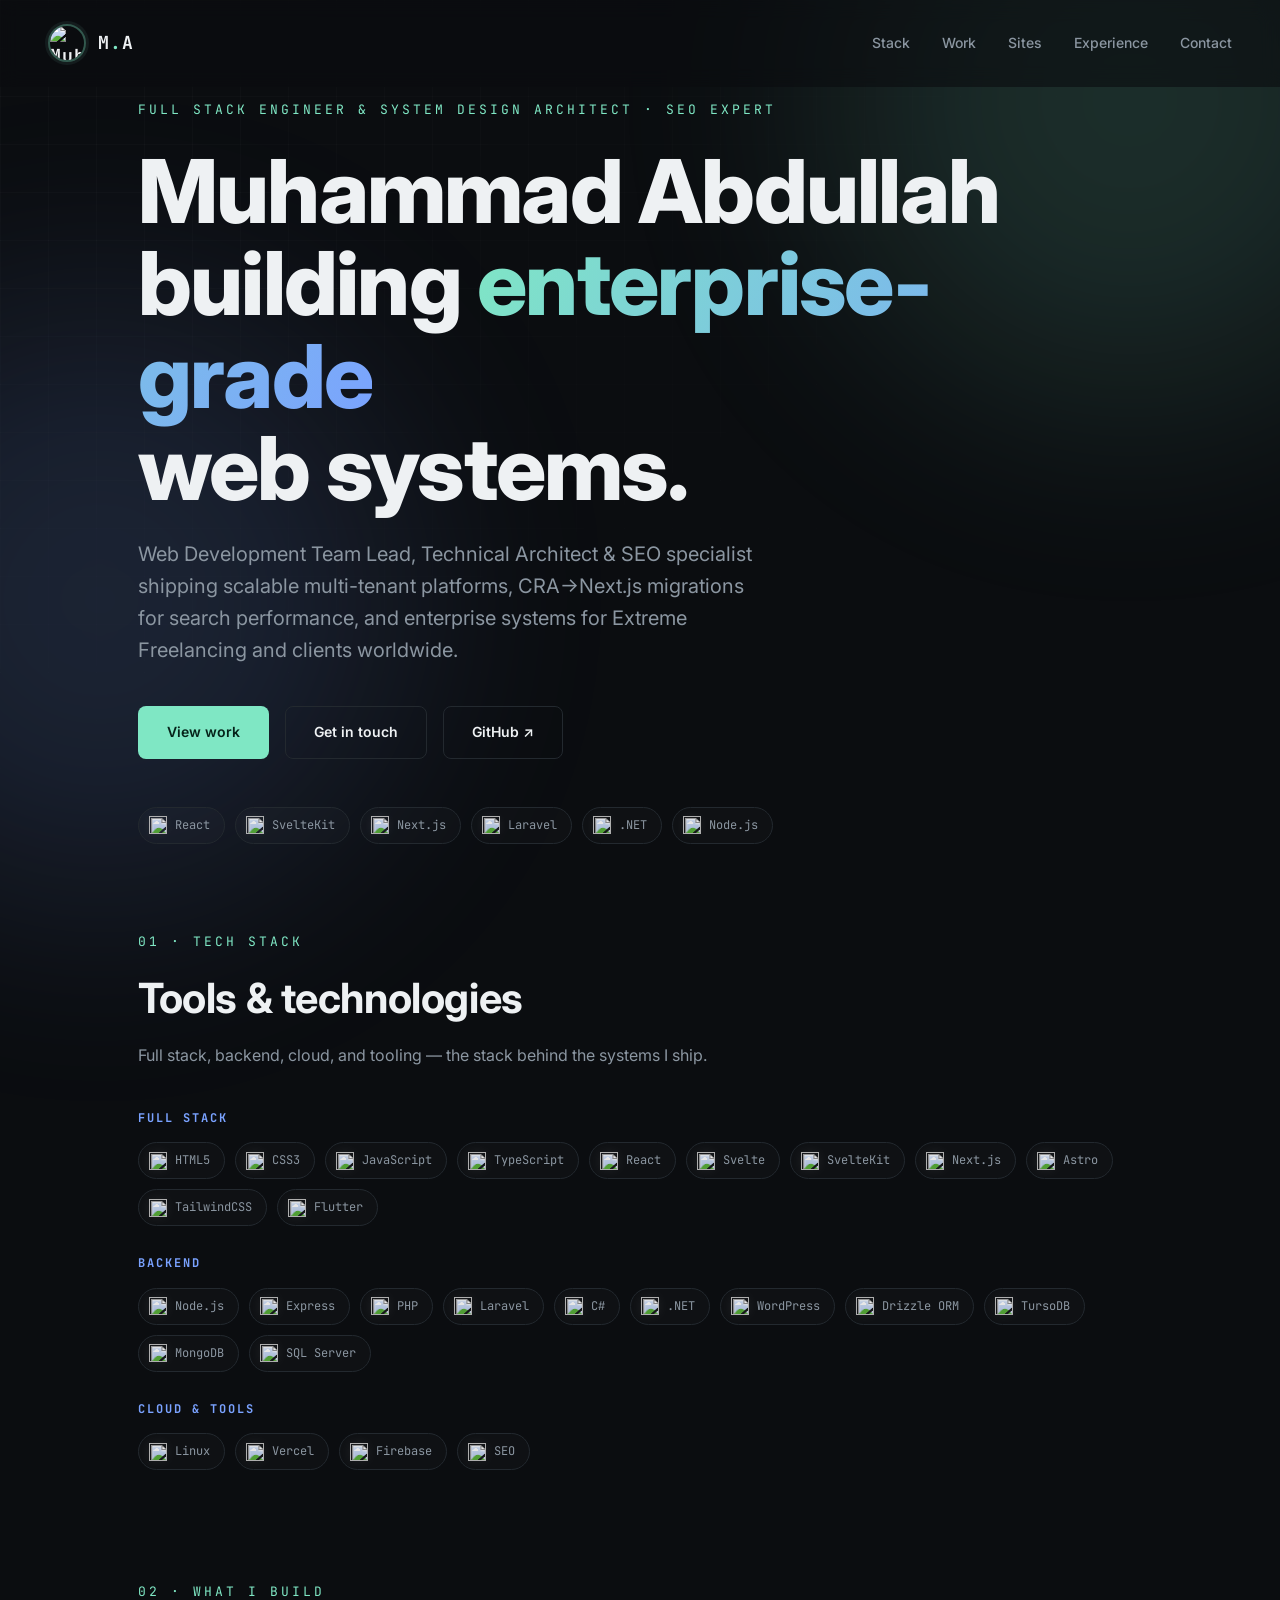
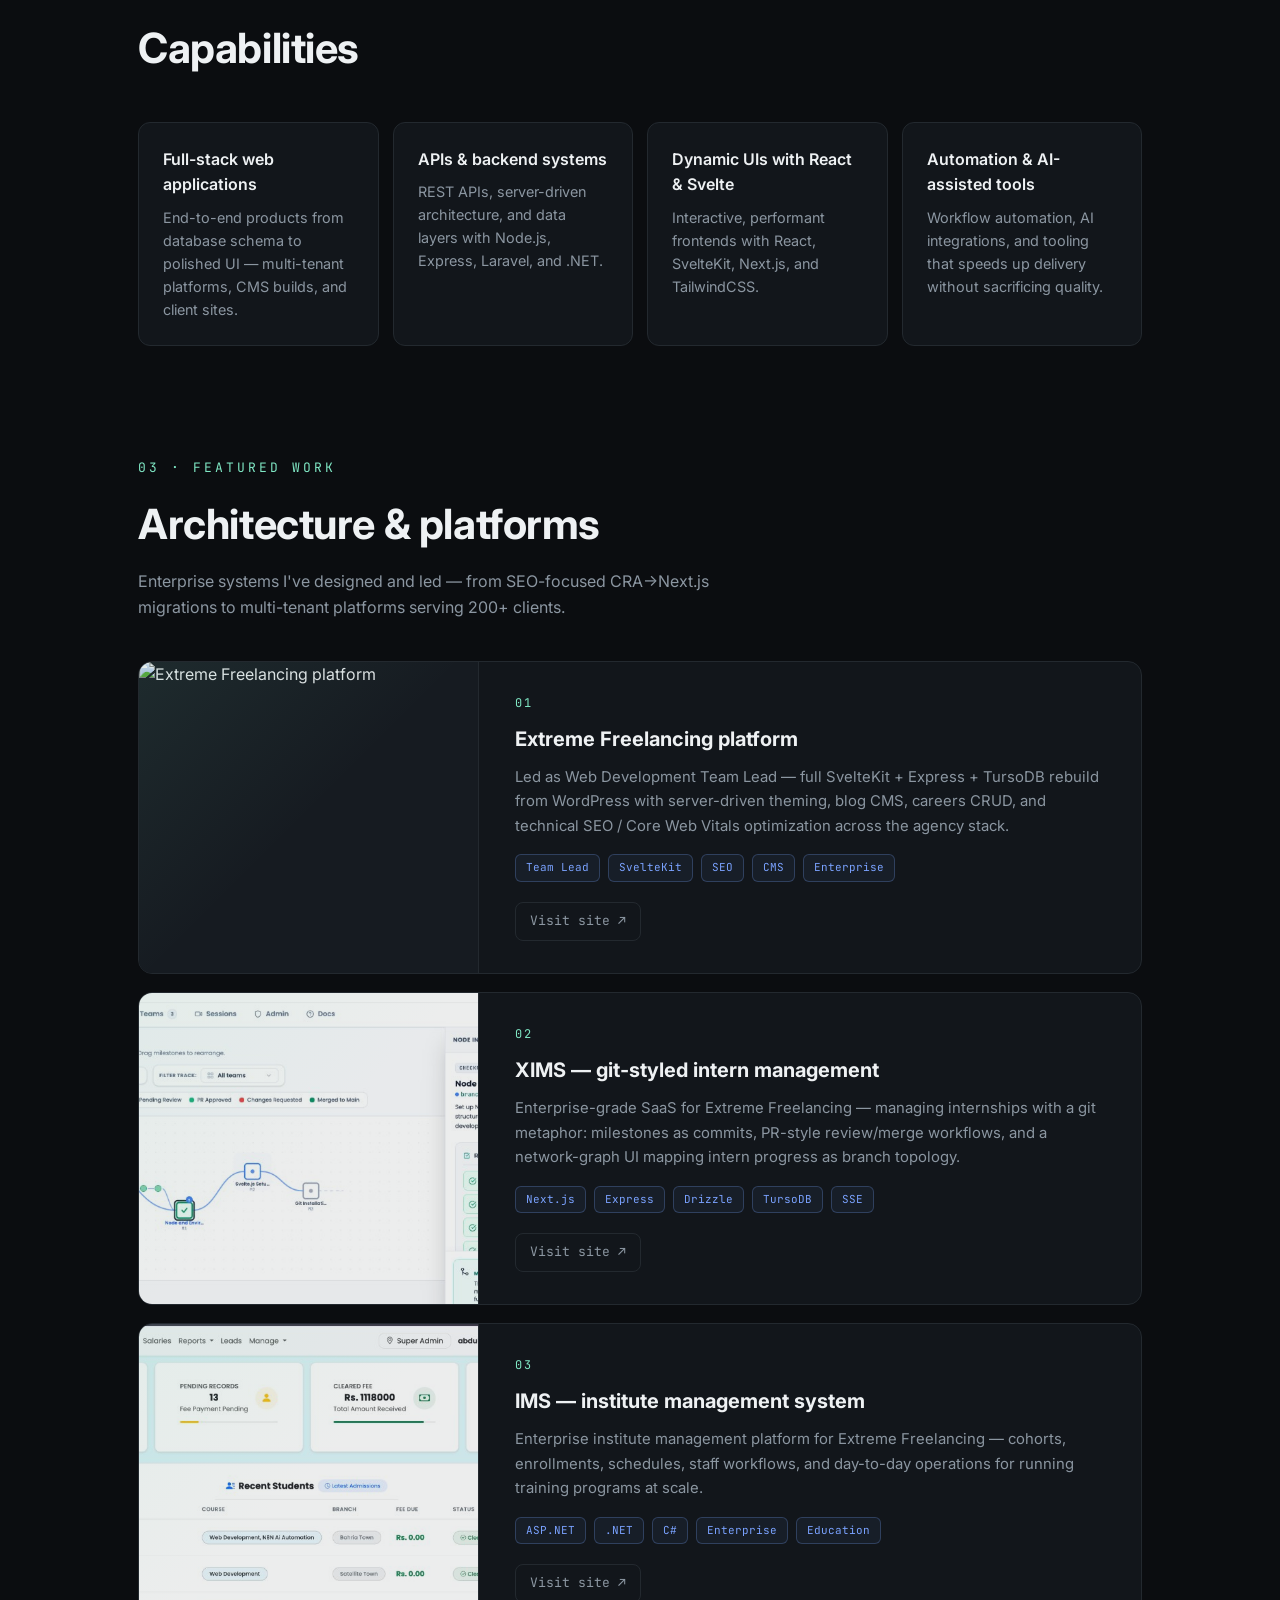
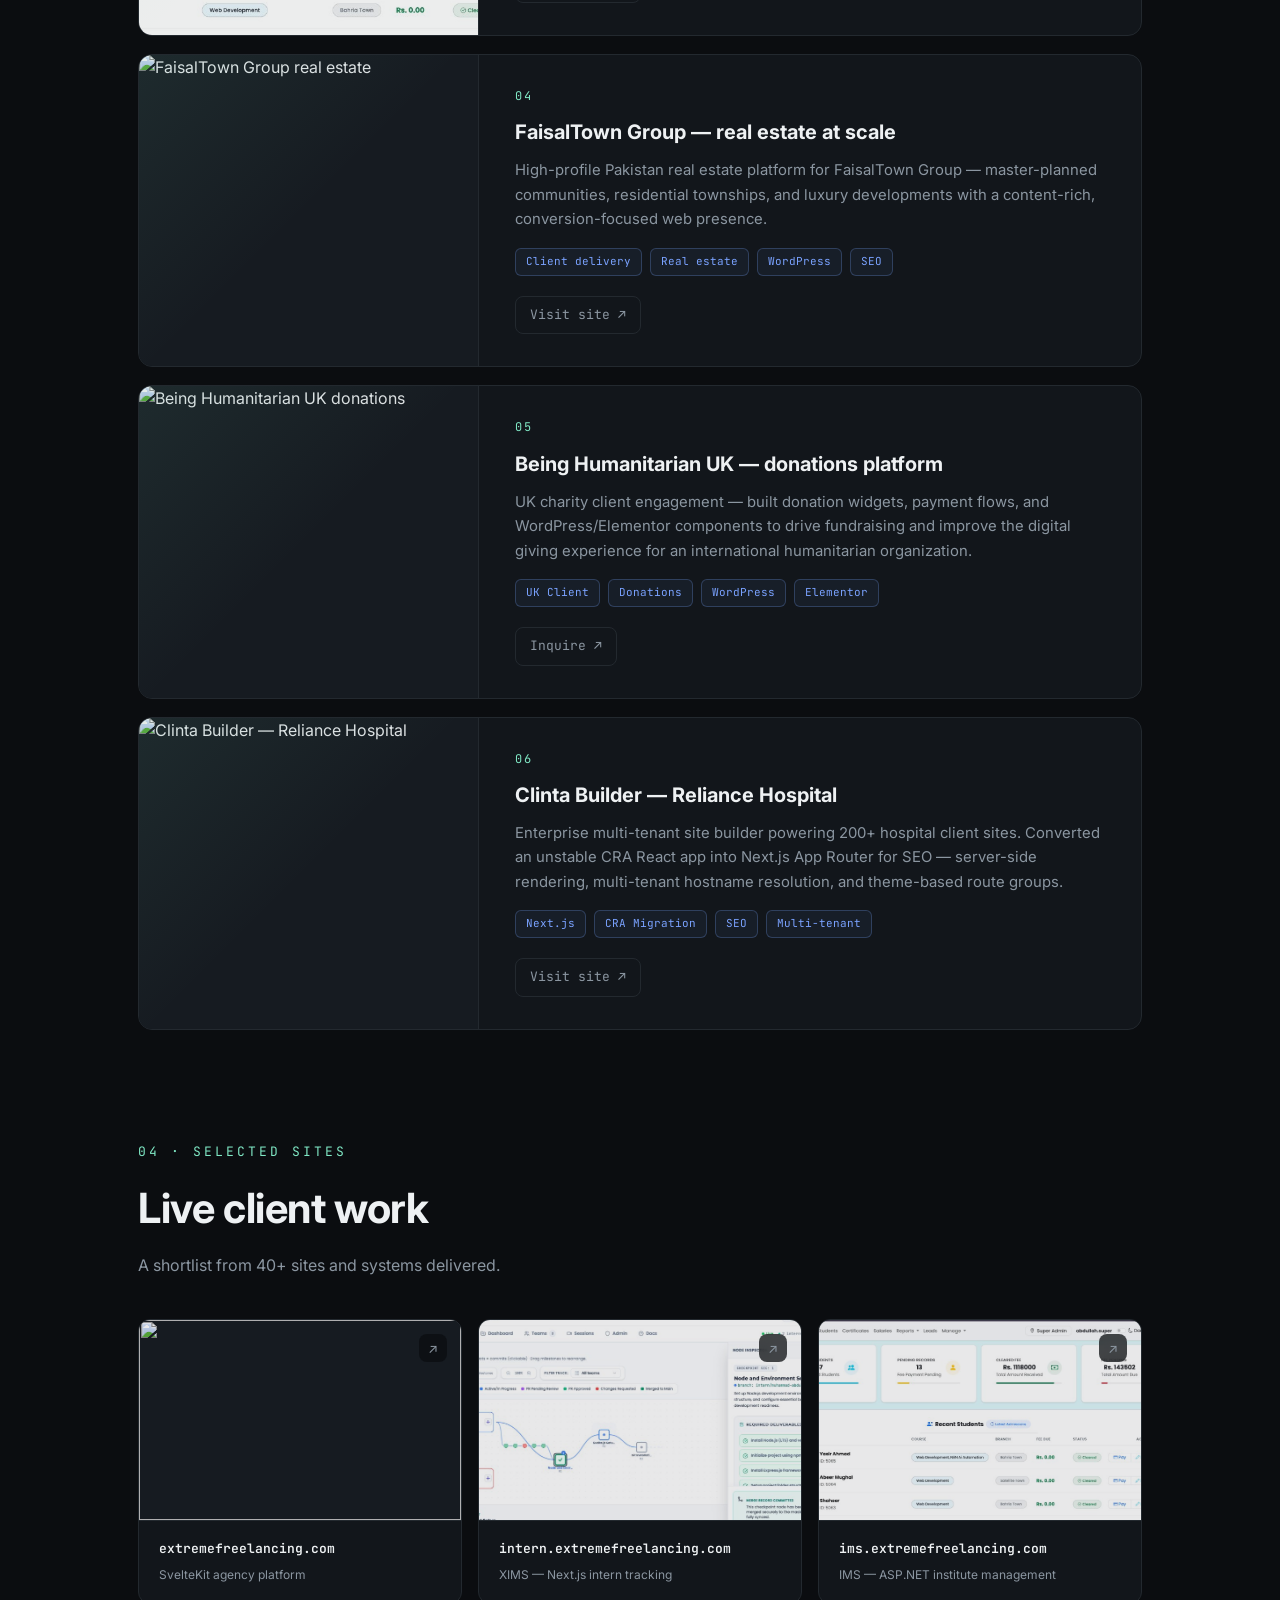
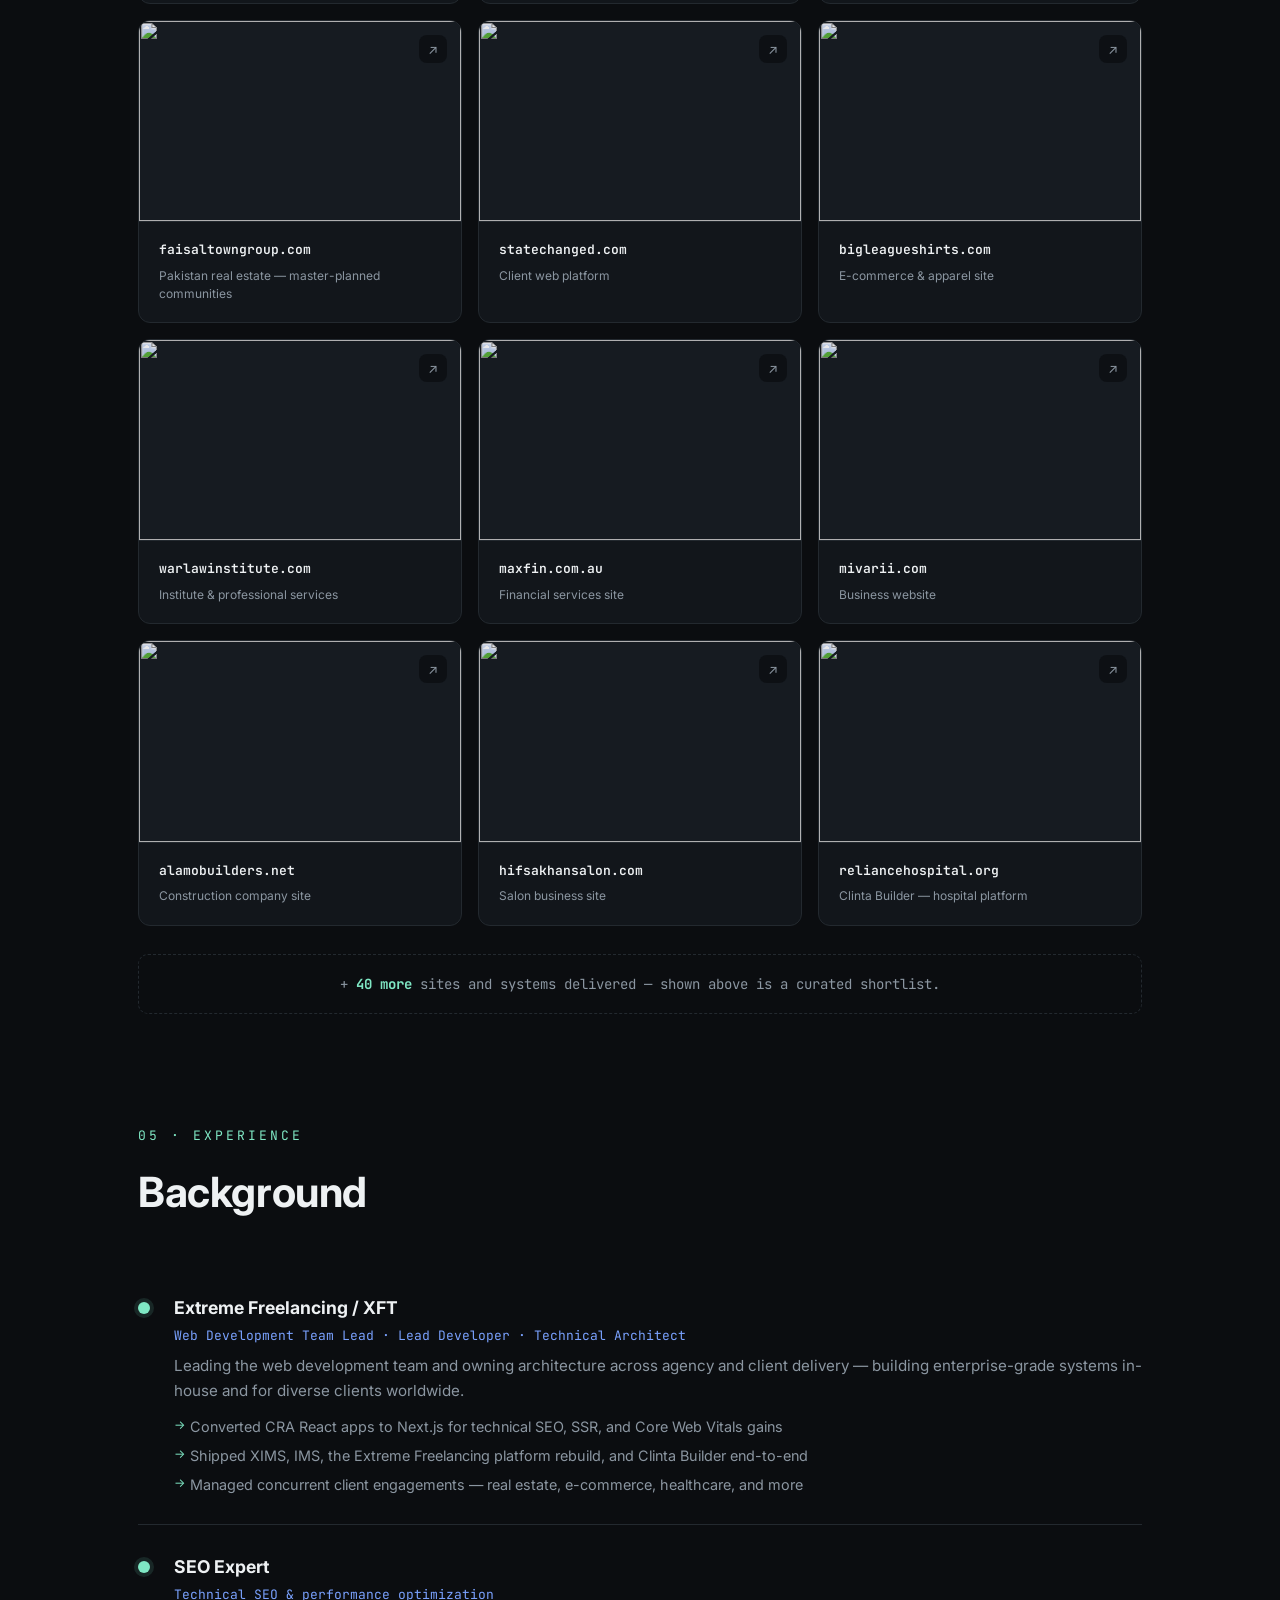
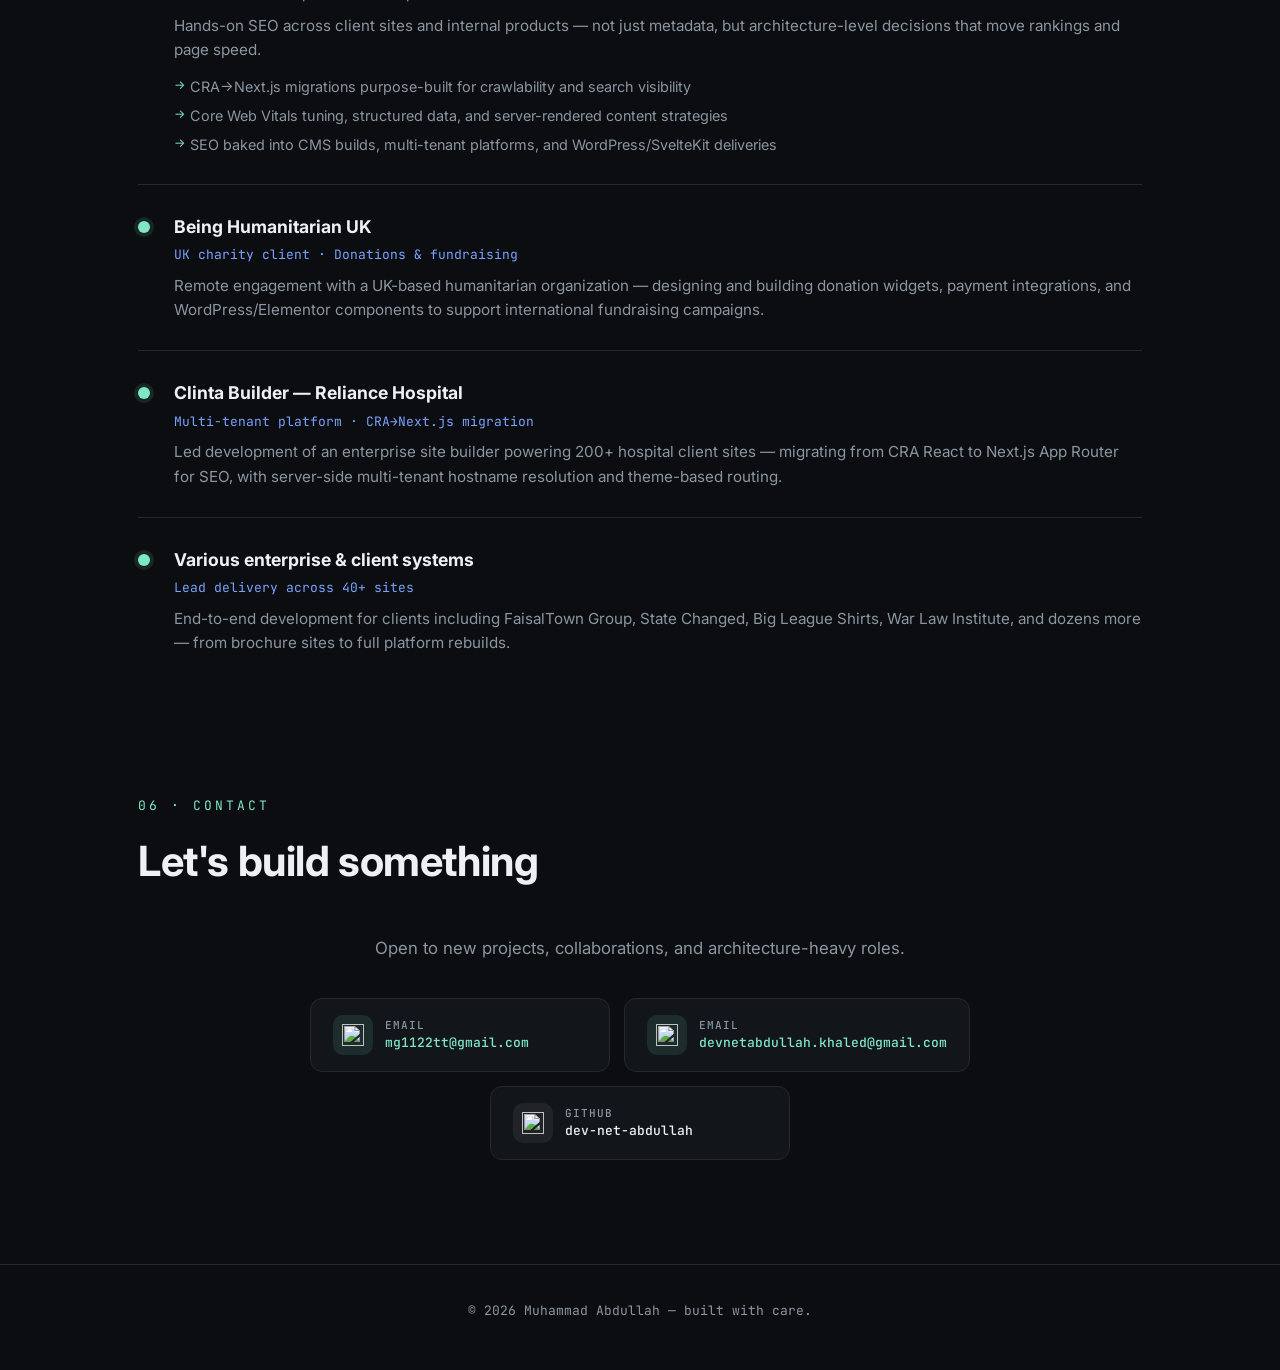
==== commit 193f1286: "xims and ims changed" ====
--- a/index.html
+++ b/index.html
@@ -90,6 +90,7 @@
   }
   .logo-text span{ color:var(--accent); }
   .nav-links{ display:flex; gap:32px; list-style:none; }
+  .nav-links--desktop{ display:flex; }
   .nav-links a{
     color:var(--muted); text-decoration:none; font-size:14px; font-weight:500;
     transition:color 0.2s; position:relative;
@@ -100,6 +101,21 @@
     background:var(--accent); transition:width 0.25s;
   }
   .nav-links a:hover::after{ width:100%; }
+
+  .nav-toggle{
+    display:none; flex-direction:column; justify-content:center; gap:5px;
+    width:42px; height:42px; padding:10px; flex-shrink:0;
+    background:transparent; border:1px solid var(--line); border-radius:10px;
+    cursor:pointer; z-index:102; transition:border-color 0.2s, background 0.2s;
+  }
+  .nav-toggle:hover{ border-color:var(--accent); background:rgba(127,231,196,0.06); }
+  .nav-toggle span{
+    display:block; width:100%; height:2px; background:var(--text); border-radius:2px;
+    transition:transform 0.3s ease, opacity 0.3s ease;
+  }
+  .nav-toggle[aria-expanded="true"] span:nth-child(1){ transform:translateY(7px) rotate(45deg); }
+  .nav-toggle[aria-expanded="true"] span:nth-child(2){ opacity:0; }
+  .nav-toggle[aria-expanded="true"] span:nth-child(3){ transform:translateY(-7px) rotate(-45deg); }
 
   section{ padding:64px 48px; max-width:1100px; margin:0 auto; }
 
@@ -382,12 +398,71 @@
 
   ::selection{ background:var(--accent); color:#06231a; }
 
-  @media (max-width:700px){
-    section{ padding:52px 24px; }
-    section + section{ padding-top:40px; }
-    .hero{ min-height:88vh; padding-top:96px; }
-    nav{ padding-left:24px; padding-right:24px; }
+  .nav-backdrop, .nav-drawer{ display:none; }
+
+  @media (max-width:768px){
+    .nav-links--desktop{ display:none; }
+    nav{ padding:16px 20px; z-index:300; }
+    body.menu-open nav{
+      background:var(--bg); border-bottom-color:var(--line);
+    }
+    .nav-toggle{ display:flex; }
+    .nav-backdrop{
+      display:block; position:fixed; inset:0; z-index:200;
+      background:var(--bg);
+      opacity:0; visibility:hidden; pointer-events:none;
+      transition:opacity 0.25s ease, visibility 0.25s ease;
+    }
+    .nav-drawer{
+      display:block; position:fixed; inset:0; z-index:250;
+      padding:88px 24px 32px;
+      background:var(--bg);
+      transform:translateY(-12px);
+      opacity:0; visibility:hidden; pointer-events:none;
+      transition:opacity 0.25s ease, transform 0.25s ease, visibility 0.25s ease;
+    }
+    body.menu-open .nav-backdrop{
+      opacity:1; visibility:visible; pointer-events:auto;
+    }
+    body.menu-open .nav-drawer{
+      opacity:1; visibility:visible; pointer-events:auto; transform:translateY(0);
+    }
+    .nav-drawer .nav-links{
+      flex-direction:column; gap:0; align-items:stretch;
+    }
+    .nav-drawer .nav-links li{ border-bottom:1px solid var(--line); }
+    .nav-drawer .nav-links li:first-child{ border-top:1px solid var(--line); }
+    .nav-drawer .nav-links a{
+      display:block; padding:18px 4px; font-size:1.05rem;
+    }
+    .nav-drawer .nav-links a::after{ display:none; }
+    .nav-drawer .nav-links a:hover{ color:var(--accent); }
+
+    section{ padding:48px 20px; }
+    section + section{ padding-top:36px; }
+    .hero{ min-height:auto; padding-top:100px; padding-bottom:32px; }
+    .eyebrow{ font-size:11px; letter-spacing:2px; }
+    .hero p.lead{ margin-bottom:28px; }
+    .hero-cta{ gap:10px; }
+    .hero-cta .btn{ flex:1 1 calc(50% - 5px); justify-content:center; padding:12px 16px; font-size:13px; }
+    .hero .stack-row{ margin-top:28px; }
+    .section-head{ margin-bottom:32px; }
+    .section-head h2{ font-size:1.65rem; }
+    .project-body{ padding:24px 20px; }
+    .project-shot{ min-height:180px; }
+    .project h3{ font-size:1.1rem; }
+    .sites-grid{ grid-template-columns:1fr; gap:12px; }
+    .build-grid{ grid-template-columns:1fr; }
     .contact-card{ min-width:100%; }
+    .contact-card .meta .value{ font-size:11px; word-break:break-all; }
+    .learning-list{ padding:22px 20px; }
+    footer{ padding:28px 20px 36px; }
+  }
+
+  @media (max-width:400px){
+    .logo-text{ display:none; }
+    .hero-cta .btn{ flex:1 1 100%; }
+    .contact-links{ flex-direction:column; }
   }
 </style>
 </head>
@@ -409,6 +484,20 @@
     >
     <span class="logo-text">M<span>.</span>A</span>
   </a>
+  <button class="nav-toggle" type="button" aria-label="Open menu" aria-expanded="false" aria-controls="nav-drawer">
+    <span></span><span></span><span></span>
+  </button>
+  <ul class="nav-links nav-links--desktop">
+    <li><a href="#stack">Stack</a></li>
+    <li><a href="#work">Work</a></li>
+    <li><a href="#sites">Sites</a></li>
+    <li><a href="#experience">Experience</a></li>
+    <li><a href="#contact">Contact</a></li>
+  </ul>
+</nav>
+
+<div class="nav-backdrop" id="nav-backdrop" aria-hidden="true"></div>
+<div class="nav-drawer" id="nav-drawer" aria-hidden="true">
   <ul class="nav-links">
     <li><a href="#stack">Stack</a></li>
     <li><a href="#work">Work</a></li>
@@ -416,7 +505,7 @@
     <li><a href="#experience">Experience</a></li>
     <li><a href="#contact">Contact</a></li>
   </ul>
-</nav>
+</div>
 
 <section class="hero">
   <span class="eyebrow">Full stack Engineer & System Design Architect · SEO expert</span>
@@ -534,7 +623,7 @@
     </div>
     <div class="project">
       <div class="project-shot">
-        <img src="https://s.wordpress.com/mshots/v1/https%3A%2F%2Fintern.extremefreelancing.com?w=800" alt="XIMS intern management platform" loading="lazy">
+        <img src="assets/xims-preview.png" alt="XIMS intern management platform" loading="lazy">
       </div>
       <div class="project-body">
         <span class="pnum">02</span>
@@ -546,7 +635,7 @@
     </div>
     <div class="project">
       <div class="project-shot">
-        <img src="https://s.wordpress.com/mshots/v1/https%3A%2F%2Fims.extremefreelancing.com?w=800" alt="IMS institute management system" loading="lazy">
+        <img src="assets/ims-preview.png" alt="IMS institute management system" loading="lazy">
       </div>
       <div class="project-body">
         <span class="pnum">03</span>
@@ -610,14 +699,14 @@
       </div>
     </a>
     <a class="site-card" href="https://intern.extremefreelancing.com/" target="_blank" rel="noopener noreferrer">
-      <div class="site-thumb"><img src="https://s.wordpress.com/mshots/v1/https%3A%2F%2Fintern.extremefreelancing.com?w=600" alt="" loading="lazy"></div>
+      <div class="site-thumb"><img src="assets/xims-preview.png" alt="" loading="lazy"></div>
       <div class="site-info">
         <span class="url">intern.extremefreelancing.com</span>
         <span class="desc">XIMS — Next.js intern tracking</span>
       </div>
     </a>
     <a class="site-card" href="https://ims.extremefreelancing.com/" target="_blank" rel="noopener noreferrer">
-      <div class="site-thumb"><img src="https://s.wordpress.com/mshots/v1/https%3A%2F%2Fims.extremefreelancing.com?w=600" alt="" loading="lazy"></div>
+      <div class="site-thumb"><img src="assets/ims-preview.png" alt="" loading="lazy"></div>
       <div class="site-info">
         <span class="url">ims.extremefreelancing.com</span>
         <span class="desc">IMS — ASP.NET institute management</span>
@@ -788,8 +877,44 @@
 
 <script>
   const nav = document.getElementById('nav');
+  const navToggle = document.querySelector('.nav-toggle');
   window.addEventListener('scroll', () => {
     nav.classList.toggle('scrolled', window.scrollY > 20);
+  });
+
+  const navBackdrop = document.getElementById('nav-backdrop');
+  const navDrawer = document.getElementById('nav-drawer');
+  const allNavLinks = document.querySelectorAll('.nav-links a');
+
+  function closeMenu(){
+    document.body.classList.remove('menu-open');
+    navToggle.setAttribute('aria-expanded', 'false');
+    navToggle.setAttribute('aria-label', 'Open menu');
+    navBackdrop.setAttribute('aria-hidden', 'true');
+    navDrawer.setAttribute('aria-hidden', 'true');
+    document.body.style.overflow = '';
+  }
+
+  function openMenu(){
+    document.body.classList.add('menu-open');
+    navToggle.setAttribute('aria-expanded', 'true');
+    navToggle.setAttribute('aria-label', 'Close menu');
+    navBackdrop.setAttribute('aria-hidden', 'false');
+    navDrawer.setAttribute('aria-hidden', 'false');
+    document.body.style.overflow = 'hidden';
+  }
+
+  navToggle.addEventListener('click', () => {
+    document.body.classList.contains('menu-open') ? closeMenu() : openMenu();
+  });
+
+  navBackdrop.addEventListener('click', closeMenu);
+  allNavLinks.forEach(link => link.addEventListener('click', closeMenu));
+  document.addEventListener('keydown', e => {
+    if (e.key === 'Escape') closeMenu();
+  });
+  window.addEventListener('resize', () => {
+    if (window.innerWidth > 768) closeMenu();
   });
 
   document.querySelectorAll('.stagger').forEach(container => {
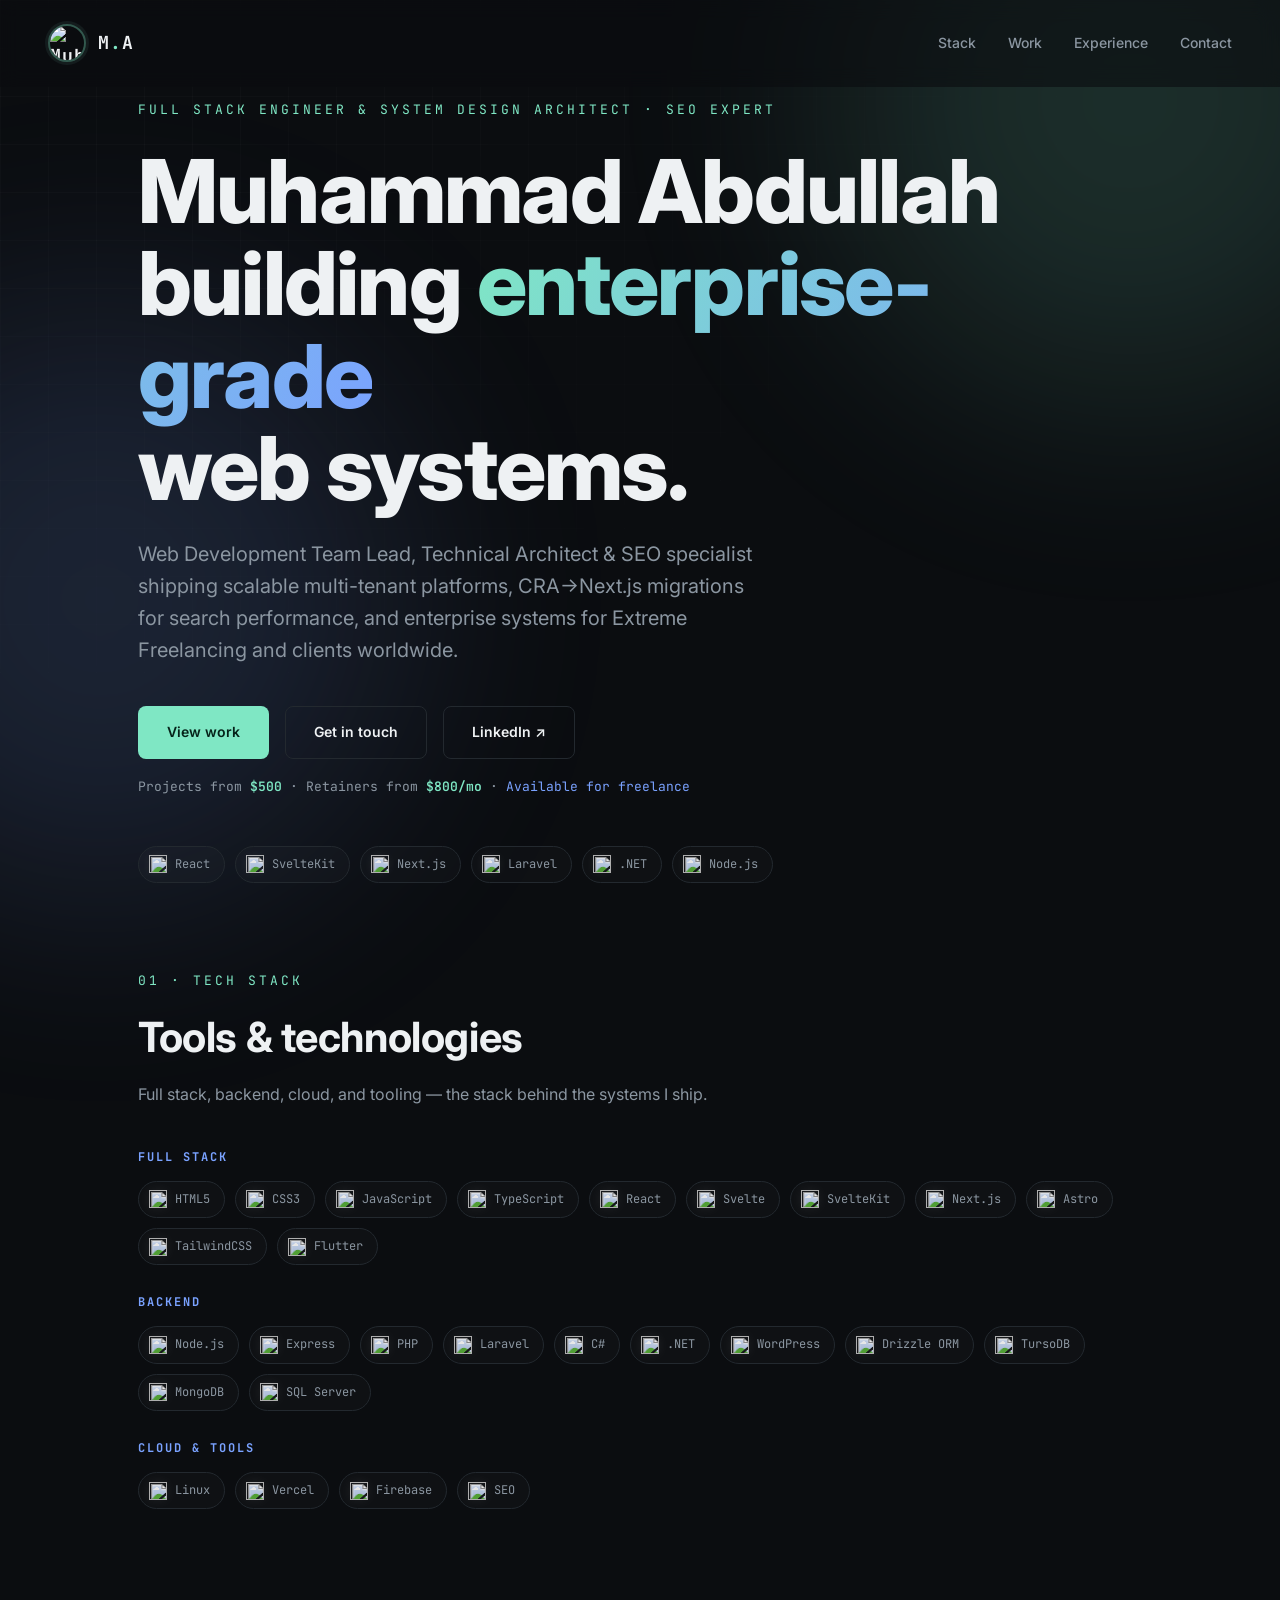
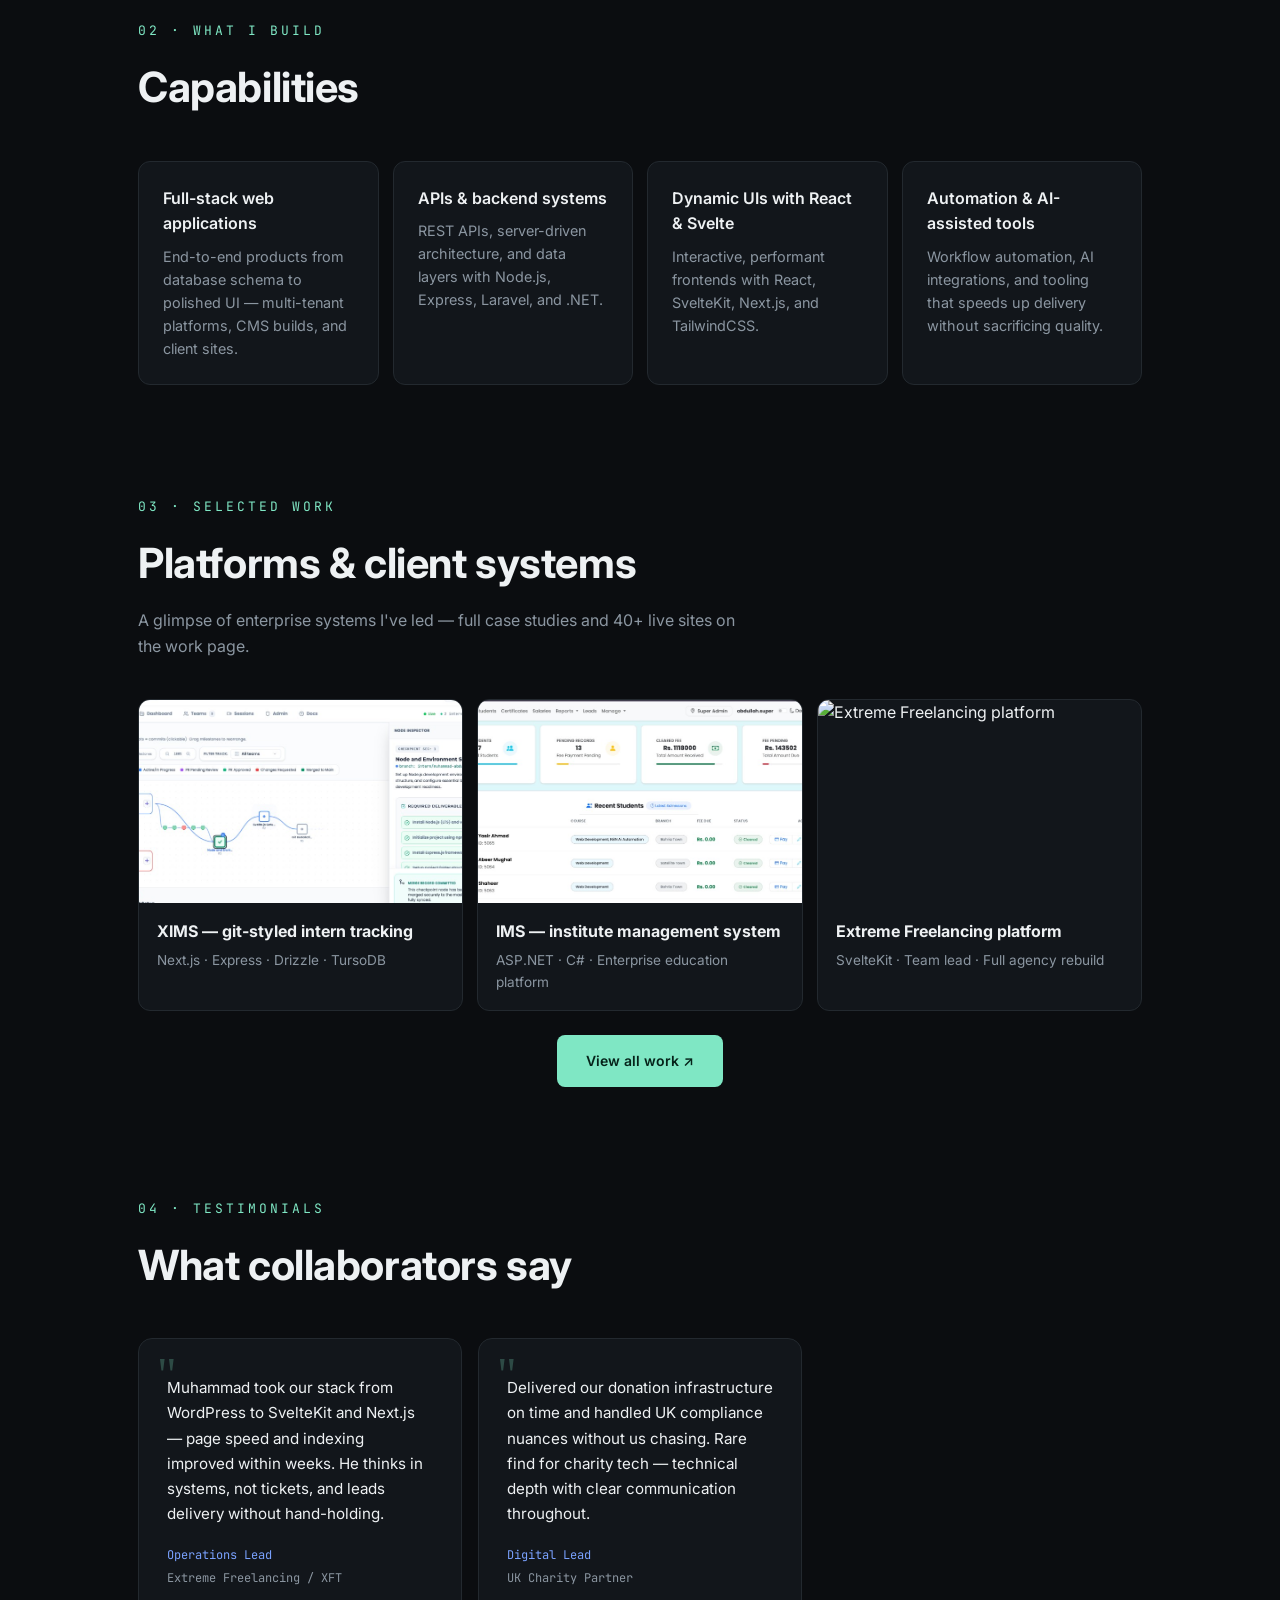
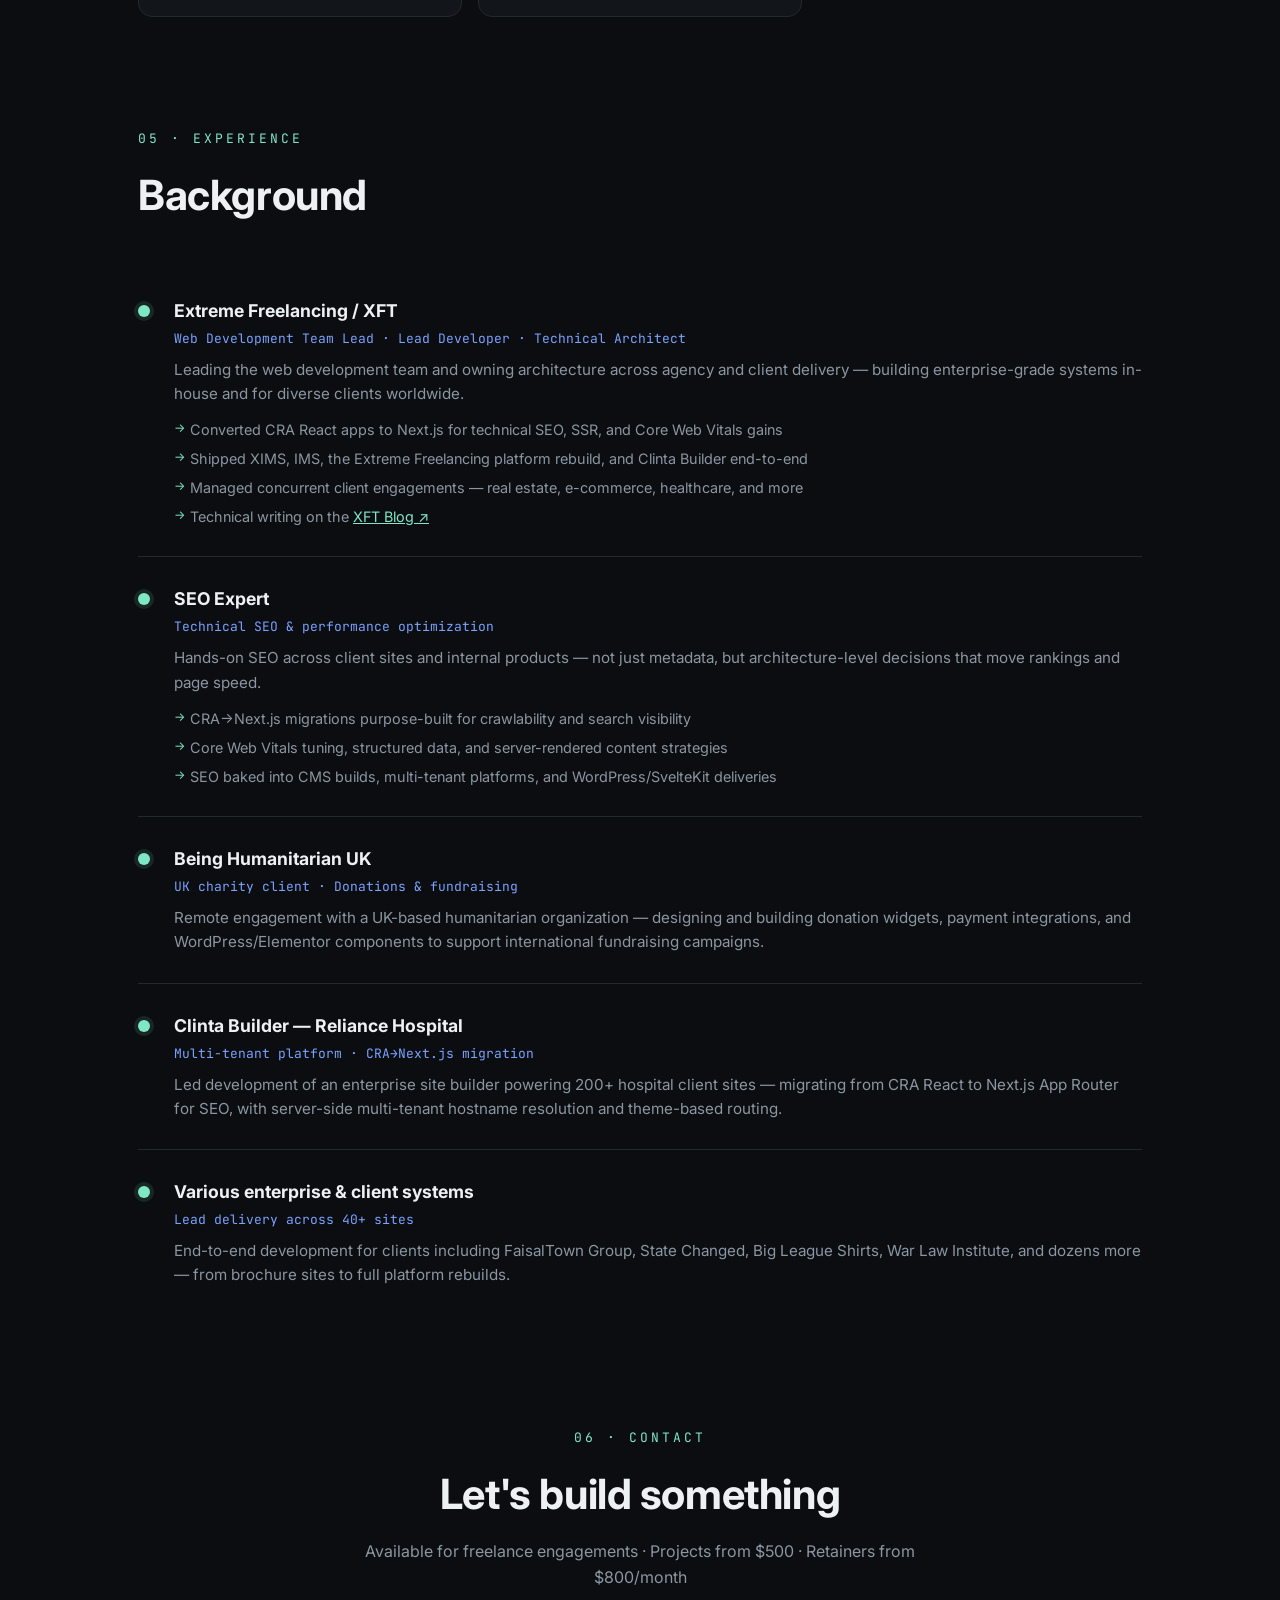
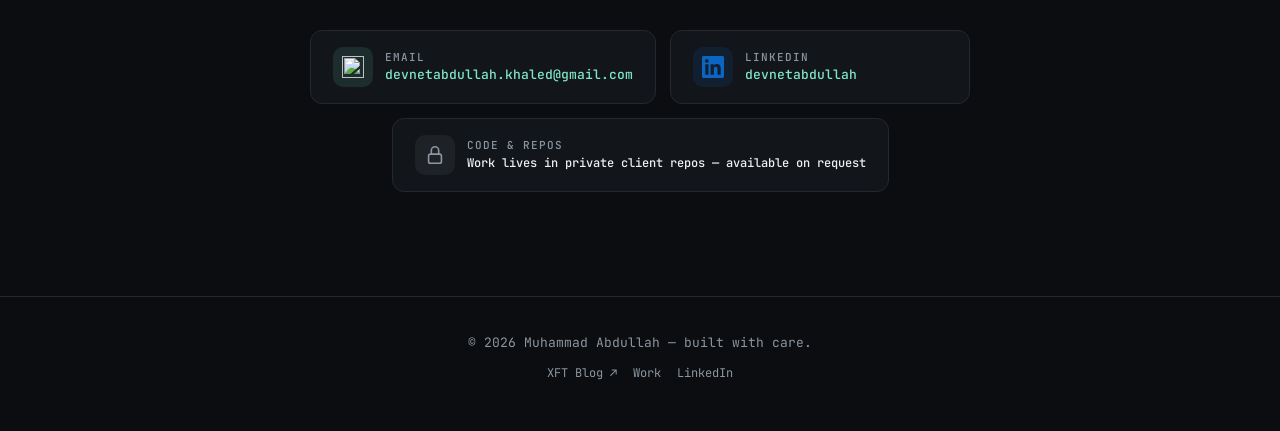
==== commit 5a13fb7e: "index updates" ====
--- a/index.html
+++ b/index.html
@@ -17,454 +17,7 @@
 <link rel="preconnect" href="https://fonts.googleapis.com">
 <link rel="preconnect" href="https://fonts.gstatic.com" crossorigin>
 <link href="https://fonts.googleapis.com/css2?family=Inter:wght@400;500;600;700;800&family=JetBrains+Mono:wght@400;600;700&display=swap" rel="stylesheet">
-<style>
-  :root{
-    --bg:#0b0d10;
-    --bg-soft:#12161b;
-    --panel:#161b21;
-    --line:#23292f;
-    --text:#eef1f3;
-    --muted:#8b96a1;
-    --accent:#7fe7c4;
-    --accent2:#7aa2ff;
-    --mono:'JetBrains Mono','Courier New',monospace;
-    --sans:'Inter',-apple-system,BlinkMacSystemFont,'Segoe UI',sans-serif;
-  }
-  *{margin:0;padding:0;box-sizing:border-box;}
-  html{scroll-behavior:smooth;}
-  body{
-    background:var(--bg);
-    color:var(--text);
-    font-family:var(--sans);
-    line-height:1.6;
-    overflow-x:hidden;
-  }
-
-  /* background grid */
-  .grid-bg{
-    position:fixed; inset:0; z-index:-2;
-    background-image:
-      linear-gradient(to right, rgba(255,255,255,0.025) 1px, transparent 1px),
-      linear-gradient(to bottom, rgba(255,255,255,0.025) 1px, transparent 1px);
-    background-size:48px 48px;
-    mask-image: radial-gradient(ellipse at top left, black 0%, transparent 70%);
-  }
-  .glow{
-    position:fixed; z-index:-1; width:600px; height:600px; border-radius:50%;
-    filter:blur(120px); opacity:0.15; pointer-events:none;
-  }
-  .glow-1{ background:var(--accent); top:-200px; right:-150px; }
-  .glow-2{ background:var(--accent2); bottom:0; left:-200px; }
-
-  /* nav */
-  nav{
-    position:fixed; top:0; left:0; right:0; z-index:100;
-    display:flex; justify-content:space-between; align-items:center;
-    padding:24px 48px;
-    backdrop-filter:blur(10px);
-    background:rgba(11,13,16,0.6);
-    border-bottom:1px solid transparent;
-    transition:border-color 0.3s, background 0.3s;
-    opacity:0; animation:navIn 0.7s ease forwards;
-  }
-  @keyframes navIn{
-    from{opacity:0; transform:translateY(-14px);}
-    to{opacity:1; transform:translateY(0);}
-  }
-  nav.scrolled{ border-bottom-color:var(--line); background:rgba(11,13,16,0.85); }
-  .logo{
-    display:inline-flex; align-items:center; gap:12px;
-    text-decoration:none; color:var(--text);
-    font-family:var(--mono); font-weight:700; font-size:18px; letter-spacing:1px;
-  }
-  .logo-avatar{
-    width:38px; height:38px; border-radius:50%; object-fit:cover;
-    border:2px solid rgba(127,231,196,0.35);
-    box-shadow:0 0 0 3px rgba(127,231,196,0.08);
-    transition:border-color 0.25s, box-shadow 0.25s, transform 0.25s;
-  }
-  .logo:hover .logo-avatar{
-    border-color:var(--accent);
-    box-shadow:0 0 18px rgba(127,231,196,0.22);
-    transform:scale(1.04);
-  }
-  .logo-text span{ color:var(--accent); }
-  .nav-links{ display:flex; gap:32px; list-style:none; }
-  .nav-links--desktop{ display:flex; }
-  .nav-links a{
-    color:var(--muted); text-decoration:none; font-size:14px; font-weight:500;
-    transition:color 0.2s; position:relative;
-  }
-  .nav-links a:hover{ color:var(--text); }
-  .nav-links a::after{
-    content:''; position:absolute; bottom:-4px; left:0; width:0; height:1px;
-    background:var(--accent); transition:width 0.25s;
-  }
-  .nav-links a:hover::after{ width:100%; }
-
-  .nav-toggle{
-    display:none; flex-direction:column; justify-content:center; gap:5px;
-    width:42px; height:42px; padding:10px; flex-shrink:0;
-    background:transparent; border:1px solid var(--line); border-radius:10px;
-    cursor:pointer; z-index:102; transition:border-color 0.2s, background 0.2s;
-  }
-  .nav-toggle:hover{ border-color:var(--accent); background:rgba(127,231,196,0.06); }
-  .nav-toggle span{
-    display:block; width:100%; height:2px; background:var(--text); border-radius:2px;
-    transition:transform 0.3s ease, opacity 0.3s ease;
-  }
-  .nav-toggle[aria-expanded="true"] span:nth-child(1){ transform:translateY(7px) rotate(45deg); }
-  .nav-toggle[aria-expanded="true"] span:nth-child(2){ opacity:0; }
-  .nav-toggle[aria-expanded="true"] span:nth-child(3){ transform:translateY(-7px) rotate(-45deg); }
-
-  section{ padding:64px 48px; max-width:1100px; margin:0 auto; }
-
-  /* hero */
-  .hero{
-    min-height:92vh; display:flex; flex-direction:column; justify-content:center;
-    padding-top:100px; padding-bottom:40px;
-  }
-  section + section{ padding-top:48px; }
-  .eyebrow{
-    font-family:var(--mono); color:var(--accent); font-size:13px; letter-spacing:3px;
-    text-transform:uppercase; margin-bottom:24px;
-    opacity:0; animation:fadeUp 0.9s cubic-bezier(0.22,1,0.36,1) forwards 0.1s;
-  }
-  .hero h1{
-    font-size:clamp(2.8rem, 8vw, 5.5rem); font-weight:800; line-height:1.05;
-    letter-spacing:-0.02em; margin-bottom:24px;
-    opacity:0; animation:fadeUp 0.9s cubic-bezier(0.22,1,0.36,1) forwards 0.25s;
-  }
-  .hero h1 .accent{
-    background:linear-gradient(120deg, var(--accent), var(--accent2));
-    -webkit-background-clip:text; background-clip:text; color:transparent;
-  }
-  .hero p.lead{
-    font-size:clamp(1rem, 2vw, 1.25rem); color:var(--muted); max-width:620px;
-    margin-bottom:40px;
-    opacity:0; animation:fadeUp 0.9s cubic-bezier(0.22,1,0.36,1) forwards 0.4s;
-  }
-  .hero-cta{
-    display:flex; gap:16px; flex-wrap:wrap;
-    opacity:0; animation:fadeUp 0.9s cubic-bezier(0.22,1,0.36,1) forwards 0.55s;
-  }
-  .btn{
-    display:inline-flex; align-items:center; gap:8px;
-    padding:14px 28px; border-radius:8px; text-decoration:none;
-    font-weight:600; font-size:14px; transition:all 0.25s; border:1px solid transparent;
-  }
-  .btn-primary{ background:var(--accent); color:#06231a; }
-  .btn-primary:hover{ transform:translateY(-2px); box-shadow:0 8px 24px rgba(127,231,196,0.25); }
-  .btn-ghost{ border-color:var(--line); color:var(--text); }
-  .btn-ghost:hover{ border-color:var(--accent); color:var(--accent); transform:translateY(-2px); }
-
-  @keyframes fadeUp{
-    from{opacity:0; transform:translateY(32px);}
-    to{opacity:1; transform:translateY(0);}
-  }
-
-  /* stack pills */
-  .stack-row, .stack-pills{
-    display:flex; flex-wrap:wrap; gap:10px;
-  }
-  .hero .stack-row{
-    margin-top:48px;
-    opacity:0; animation:fadeUp 0.9s cubic-bezier(0.22,1,0.36,1) forwards 0.7s;
-  }
-  .stack-groups{ display:flex; flex-direction:column; gap:28px; }
-  .stack-group h3{
-    font-family:var(--mono); font-size:12px; letter-spacing:2px; text-transform:uppercase;
-    color:var(--accent2); margin-bottom:14px;
-  }
-  .build-grid{
-    display:grid; grid-template-columns:repeat(auto-fill, minmax(240px,1fr)); gap:14px;
-  }
-  .build-card{
-    border:1px solid var(--line); border-radius:12px; padding:24px;
-    background:var(--bg-soft); transition:border-color 0.25s, transform 0.25s;
-  }
-  .build-card:hover{ border-color:rgba(127,231,196,0.35); transform:translateY(-2px); }
-  .build-card h3{ font-size:1rem; font-weight:600; margin-bottom:8px; }
-  .build-card p{ font-size:0.9rem; color:var(--muted); }
-  .learning-list{
-    border:1px dashed var(--line); border-radius:12px; padding:28px 32px;
-    background:rgba(122,162,255,0.03);
-  }
-  .learning-list ul{
-    list-style:none; display:flex; flex-direction:column; gap:10px; margin-top:16px;
-  }
-  .learning-list li{
-    font-size:0.95rem; color:var(--muted); padding-left:20px; position:relative;
-  }
-  .learning-list li::before{
-    content:'◦'; position:absolute; left:0; color:var(--accent2); font-size:18px; line-height:1;
-  }
-  .pill{
-    display:inline-flex; align-items:center; gap:8px;
-    font-family:var(--mono); font-size:12px; padding:8px 14px 8px 10px;
-    border:1px solid var(--line); border-radius:999px; color:var(--muted);
-    background:rgba(255,255,255,0.02); transition:all 0.25s;
-  }
-  .pill img{
-    width:18px; height:18px; flex-shrink:0; opacity:0.9;
-    filter:drop-shadow(0 0 6px rgba(255,255,255,0.08));
-    transition:transform 0.25s;
-  }
-  .pill:hover{
-    border-color:var(--accent2); color:var(--text);
-    background:rgba(122,162,255,0.06); transform:translateY(-2px);
-  }
-  .pill:hover img{ transform:scale(1.1); opacity:1; }
-
-  /* section headers */
-  .section-head{ margin-bottom:40px; }
-  .section-head .num{
-    font-family:var(--mono); color:var(--accent); font-size:13px; letter-spacing:3px;
-    text-transform:uppercase; display:block; margin-bottom:12px;
-  }
-  .section-head h2{ font-size:clamp(1.8rem, 4vw, 2.6rem); font-weight:700; letter-spacing:-0.01em; }
-  .section-head p{ color:var(--muted); margin-top:12px; max-width:600px; }
-
-  /* fade-in on scroll */
-  .reveal{
-    opacity:0; transform:translateY(28px);
-    transition:opacity 0.8s cubic-bezier(0.22,1,0.36,1), transform 0.8s cubic-bezier(0.22,1,0.36,1);
-  }
-  .reveal.visible{ opacity:1; transform:translateY(0); }
-  .stagger > *{
-    opacity:0; transform:translateY(24px);
-    transition:opacity 0.75s cubic-bezier(0.22,1,0.36,1), transform 0.75s cubic-bezier(0.22,1,0.36,1);
-  }
-  .stagger.visible > *{ opacity:1; transform:translateY(0); }
-
-  /* projects */
-  .projects{ display:flex; flex-direction:column; gap:18px; }
-  .project{
-    background:var(--bg-soft); border:1px solid var(--line); border-radius:14px;
-    display:grid; grid-template-columns:minmax(0,340px) 1fr; gap:0;
-    position:relative; overflow:hidden; transition:border-color 0.3s, box-shadow 0.3s;
-  }
-  .project:hover{
-    border-color:rgba(127,231,196,0.35);
-    box-shadow:0 20px 50px rgba(0,0,0,0.35);
-  }
-  .project-shot{
-    position:relative; overflow:hidden; background:var(--panel);
-    border-right:1px solid var(--line); min-height:220px;
-  }
-  .project-shot img{
-    width:100%; height:100%; object-fit:cover; object-position:top center;
-    display:block; transition:transform 0.5s ease, opacity 0.3s; opacity:0.92;
-  }
-  .project:hover .project-shot img{ transform:scale(1.04); opacity:1; }
-  .project-shot::after{
-    content:''; position:absolute; inset:0; pointer-events:none;
-    background:linear-gradient(135deg, rgba(127,231,196,0.08), transparent 50%);
-  }
-  .project-body{
-    padding:32px 36px; display:flex; flex-direction:column;
-    position:relative;
-  }
-  .project-body::before{
-    content:''; position:absolute; left:0; top:0; bottom:0; width:3px;
-    background:linear-gradient(var(--accent), var(--accent2));
-    transform:scaleY(0); transform-origin:top; transition:transform 0.35s ease;
-  }
-  .project:hover .project-body::before{ transform:scaleY(1); }
-  .project .pnum{
-    font-family:var(--mono); color:var(--accent); font-size:12px;
-    letter-spacing:2px; margin-bottom:10px;
-  }
-  .project h3{ font-size:1.25rem; font-weight:700; margin-bottom:10px; }
-  .project p{ color:var(--muted); font-size:0.93rem; line-height:1.65; flex:1; }
-  .project .tags{ display:flex; flex-wrap:wrap; gap:8px; margin-top:16px; }
-  .project .tags span{
-    font-family:var(--mono); font-size:11px; color:var(--accent2);
-    border:1px solid rgba(122,162,255,0.25); background:rgba(122,162,255,0.06);
-    padding:4px 10px; border-radius:6px;
-  }
-  .project .link{
-    align-self:flex-start; margin-top:20px; color:var(--muted); text-decoration:none; font-size:13px;
-    border:1px solid var(--line); padding:8px 14px; border-radius:8px; white-space:nowrap;
-    transition:all 0.2s; font-family:var(--mono);
-  }
-  .project .link:hover{ border-color:var(--accent); color:var(--accent); }
-  @media (max-width:860px){
-    .project{ grid-template-columns:1fr; }
-    .project-shot{ min-height:200px; border-right:none; border-bottom:1px solid var(--line); }
-  }
-
-  /* sites grid */
-  .sites-grid{
-    display:grid; grid-template-columns:repeat(auto-fill, minmax(240px,1fr)); gap:16px;
-  }
-  .site-card{
-    border:1px solid var(--line); border-radius:12px; padding:0;
-    text-decoration:none; color:var(--text); background:var(--bg-soft);
-    transition:all 0.3s; display:flex; flex-direction:column;
-    position:relative; overflow:hidden;
-  }
-  .site-thumb{
-    aspect-ratio:16/10; overflow:hidden; background:var(--panel);
-    border-bottom:1px solid var(--line); position:relative;
-  }
-  .site-thumb img{
-    width:100%; height:100%; object-fit:cover; object-position:top center;
-    transition:transform 0.45s ease, opacity 0.3s; opacity:0.9;
-  }
-  .site-card:hover .site-thumb img{ transform:scale(1.06); opacity:1; }
-  .site-card .site-info{ padding:18px 20px 20px; display:flex; flex-direction:column; gap:6px; }
-  .site-card::after{
-    content:'↗'; position:absolute; top:14px; right:14px; z-index:2;
-    width:28px; height:28px; border-radius:8px; line-height:28px; text-align:center;
-    background:rgba(11,13,16,0.75); backdrop-filter:blur(6px);
-    color:var(--muted); font-size:13px; transition:all 0.3s;
-  }
-  .site-card:hover{ transform:translateY(-4px); border-color:var(--accent); box-shadow:0 12px 30px rgba(0,0,0,0.35); }
-  .site-card:hover::after{ color:var(--accent); background:rgba(11,13,16,0.9); }
-  .site-card .url{ font-family:var(--mono); font-size:13px; font-weight:600; }
-  .site-card .desc{ font-size:12px; color:var(--muted); line-height:1.45; }
-
-  .more-note{
-    margin-top:28px; text-align:center; color:var(--muted); font-size:14px;
-    font-family:var(--mono); border:1px dashed var(--line); border-radius:10px; padding:18px;
-  }
-  .more-note strong{ color:var(--accent); }
-
-  /* timeline / experience */
-  .exp-item{ display:flex; gap:24px; padding:28px 0; border-bottom:1px solid var(--line); }
-  .exp-item:last-child{ border-bottom:none; }
-  .exp-dot{ width:12px; height:12px; border-radius:50%; background:var(--accent); margin-top:8px; flex-shrink:0; box-shadow:0 0 0 4px rgba(127,231,196,0.12); }
-  .exp-content h4{ font-size:1.1rem; font-weight:700; margin-bottom:4px; }
-  .exp-content .role{ color:var(--accent2); font-size:13px; font-family:var(--mono); margin-bottom:8px; display:block; }
-  .exp-content p{ color:var(--muted); font-size:0.95rem; }
-  .exp-content .highlights{
-    margin-top:12px; padding-left:0; list-style:none;
-    display:flex; flex-direction:column; gap:6px;
-  }
-  .exp-content .highlights li{
-    font-size:0.9rem; color:var(--muted); padding-left:16px; position:relative;
-  }
-  .exp-content .highlights li::before{
-    content:'→'; position:absolute; left:0; color:var(--accent); font-size:12px;
-  }
-
-  /* contact */
-  .contact-wrap{
-    max-width:720px; margin:0 auto; text-align:center;
-  }
-  .contact-wrap .lead-contact{
-    color:var(--muted); font-size:1.05rem; margin-bottom:36px;
-  }
-  .contact-links{
-    display:flex; flex-wrap:wrap; justify-content:center; gap:14px;
-    margin-bottom:40px;
-  }
-  .contact-card{
-    display:inline-flex; align-items:center; gap:12px;
-    padding:16px 22px; border:1px solid var(--line); border-radius:12px;
-    background:var(--bg-soft); text-decoration:none; color:var(--text);
-    font-size:14px; font-weight:500; transition:all 0.25s;
-    min-width:min(100%, 300px);
-  }
-  .contact-card:hover{
-    border-color:var(--accent); transform:translateY(-3px);
-    box-shadow:0 12px 32px rgba(0,0,0,0.3);
-  }
-  .contact-card .icon-wrap{
-    width:40px; height:40px; border-radius:10px;
-    display:flex; align-items:center; justify-content:center;
-    background:rgba(127,231,196,0.1); flex-shrink:0;
-  }
-  .contact-card.github .icon-wrap{ background:rgba(255,255,255,0.06); }
-  .contact-card .icon-wrap img{ width:22px; height:22px; }
-  .contact-card .meta{ text-align:left; line-height:1.35; }
-  .contact-card .meta .label{
-    display:block; font-family:var(--mono); font-size:11px;
-    color:var(--muted); text-transform:uppercase; letter-spacing:1px;
-  }
-  .contact-card .meta .value{
-    font-family:var(--mono); font-size:13px; color:var(--accent);
-  }
-  .contact-card.github .meta .value{ color:var(--text); }
-
-  /* footer */
-  footer{
-    padding:36px 48px 48px; text-align:center; border-top:1px solid var(--line);
-    color:var(--muted); font-size:13px; font-family:var(--mono);
-  }
-  footer a{ color:var(--accent); text-decoration:none; transition:opacity 0.2s; }
-  footer a:hover{ opacity:0.8; }
-
-  ::selection{ background:var(--accent); color:#06231a; }
-
-  .nav-backdrop, .nav-drawer{ display:none; }
-
-  @media (max-width:768px){
-    .nav-links--desktop{ display:none; }
-    nav{ padding:16px 20px; z-index:300; }
-    body.menu-open nav{
-      background:var(--bg); border-bottom-color:var(--line);
-    }
-    .nav-toggle{ display:flex; }
-    .nav-backdrop{
-      display:block; position:fixed; inset:0; z-index:200;
-      background:var(--bg);
-      opacity:0; visibility:hidden; pointer-events:none;
-      transition:opacity 0.25s ease, visibility 0.25s ease;
-    }
-    .nav-drawer{
-      display:block; position:fixed; inset:0; z-index:250;
-      padding:88px 24px 32px;
-      background:var(--bg);
-      transform:translateY(-12px);
-      opacity:0; visibility:hidden; pointer-events:none;
-      transition:opacity 0.25s ease, transform 0.25s ease, visibility 0.25s ease;
-    }
-    body.menu-open .nav-backdrop{
-      opacity:1; visibility:visible; pointer-events:auto;
-    }
-    body.menu-open .nav-drawer{
-      opacity:1; visibility:visible; pointer-events:auto; transform:translateY(0);
-    }
-    .nav-drawer .nav-links{
-      flex-direction:column; gap:0; align-items:stretch;
-    }
-    .nav-drawer .nav-links li{ border-bottom:1px solid var(--line); }
-    .nav-drawer .nav-links li:first-child{ border-top:1px solid var(--line); }
-    .nav-drawer .nav-links a{
-      display:block; padding:18px 4px; font-size:1.05rem;
-    }
-    .nav-drawer .nav-links a::after{ display:none; }
-    .nav-drawer .nav-links a:hover{ color:var(--accent); }
-
-    section{ padding:48px 20px; }
-    section + section{ padding-top:36px; }
-    .hero{ min-height:auto; padding-top:100px; padding-bottom:32px; }
-    .eyebrow{ font-size:11px; letter-spacing:2px; }
-    .hero p.lead{ margin-bottom:28px; }
-    .hero-cta{ gap:10px; }
-    .hero-cta .btn{ flex:1 1 calc(50% - 5px); justify-content:center; padding:12px 16px; font-size:13px; }
-    .hero .stack-row{ margin-top:28px; }
-    .section-head{ margin-bottom:32px; }
-    .section-head h2{ font-size:1.65rem; }
-    .project-body{ padding:24px 20px; }
-    .project-shot{ min-height:180px; }
-    .project h3{ font-size:1.1rem; }
-    .sites-grid{ grid-template-columns:1fr; gap:12px; }
-    .build-grid{ grid-template-columns:1fr; }
-    .contact-card{ min-width:100%; }
-    .contact-card .meta .value{ font-size:11px; word-break:break-all; }
-    .learning-list{ padding:22px 20px; }
-    footer{ padding:28px 20px 36px; }
-  }
-
-  @media (max-width:400px){
-    .logo-text{ display:none; }
-    .hero-cta .btn{ flex:1 1 100%; }
-    .contact-links{ flex-direction:column; }
-  }
-</style>
+<link rel="stylesheet" href="styles.css">
 </head>
 <body>
 
@@ -473,7 +26,7 @@
 <div class="glow glow-2"></div>
 
 <nav id="nav">
-  <a href="#" class="logo" aria-label="Muhammad Abdullah — home">
+  <a href="/" class="logo" aria-label="Muhammad Abdullah — home">
     <img
       class="logo-avatar"
       src="https://res.cloudinary.com/dqdfuhtps/image/upload/w_76,h_76,c_fill,g_face,f_auto,q_auto/1748308056441_jk1iwk"
@@ -489,8 +42,7 @@
   </button>
   <ul class="nav-links nav-links--desktop">
     <li><a href="#stack">Stack</a></li>
-    <li><a href="#work">Work</a></li>
-    <li><a href="#sites">Sites</a></li>
+    <li><a href="work/">Work</a></li>
     <li><a href="#experience">Experience</a></li>
     <li><a href="#contact">Contact</a></li>
   </ul>
@@ -500,8 +52,7 @@
 <div class="nav-drawer" id="nav-drawer" aria-hidden="true">
   <ul class="nav-links">
     <li><a href="#stack">Stack</a></li>
-    <li><a href="#work">Work</a></li>
-    <li><a href="#sites">Sites</a></li>
+    <li><a href="work/">Work</a></li>
     <li><a href="#experience">Experience</a></li>
     <li><a href="#contact">Contact</a></li>
   </ul>
@@ -512,10 +63,11 @@
   <h1>Muhammad Abdullah <br>building <span class="accent">enterprise-grade</span><br>web systems.</h1>
   <p class="lead">Web Development Team Lead, Technical Architect & SEO specialist shipping scalable multi-tenant platforms, CRA→Next.js migrations for search performance, and enterprise systems for Extreme Freelancing and clients worldwide.</p>
   <div class="hero-cta">
-    <a href="#work" class="btn btn-primary">View work</a>
+    <a href="work/" class="btn btn-primary">View work</a>
     <a href="#contact" class="btn btn-ghost">Get in touch</a>
-    <a href="https://github.com/dev-net-abdullah" class="btn btn-ghost" target="_blank" rel="noopener noreferrer">GitHub ↗</a>
-  </div>
+    <a href="https://www.linkedin.com/in/devnetabdullah" class="btn btn-ghost" target="_blank" rel="noopener noreferrer">LinkedIn ↗</a>
+  </div>
+  <p class="pricing-note">Projects from <strong>$500</strong> · Retainers from <strong>$800/mo</strong> · <a href="#contact">Available for freelance</a></p>
   <div class="stack-row">
     <span class="pill"><img src="https://cdn.simpleicons.org/react/61DAFB" alt="">React</span>
     <span class="pill"><img src="https://cdn.simpleicons.org/svelte/FF3E00" alt="">SvelteKit</span>
@@ -602,181 +154,61 @@
   </div>
 </section>
 
-<section id="work">
-  <div class="section-head reveal">
-    <span class="num">03 · Featured work</span>
-    <h2>Architecture & platforms</h2>
-    <p>Enterprise systems I've designed and led — from SEO-focused CRA→Next.js migrations to multi-tenant platforms serving 200+ clients.</p>
-  </div>
-  <div class="projects stagger">
-    <div class="project">
-      <div class="project-shot">
-        <img src="https://s.wordpress.com/mshots/v1/https%3A%2F%2Fextremefreelancing.com?w=800" alt="Extreme Freelancing platform" loading="lazy">
-      </div>
-      <div class="project-body">
-        <span class="pnum">01</span>
+<section id="work-preview">
+  <div class="section-head reveal">
+    <span class="num">03 · Selected work</span>
+    <h2>Platforms & client systems</h2>
+    <p>A glimpse of enterprise systems I've led — full case studies and 40+ live sites on the work page.</p>
+  </div>
+  <div class="work-teaser stagger reveal">
+    <a class="work-teaser-card" href="work/">
+      <img src="assets/xims-preview.png" alt="XIMS intern tracking system" loading="lazy">
+      <div class="info">
+        <h3>XIMS — git-styled intern tracking</h3>
+        <p>Next.js · Express · Drizzle · TursoDB</p>
+      </div>
+    </a>
+    <a class="work-teaser-card" href="work/">
+      <img src="assets/ims-preview.png" alt="IMS institute management" loading="lazy">
+      <div class="info">
+        <h3>IMS — institute management system</h3>
+        <p>ASP.NET · C# · Enterprise education platform</p>
+      </div>
+    </a>
+    <a class="work-teaser-card" href="work/">
+      <img src="https://s.wordpress.com/mshots/v1/https%3A%2F%2Fextremefreelancing.com?w=600" alt="Extreme Freelancing platform" loading="lazy">
+      <div class="info">
         <h3>Extreme Freelancing platform</h3>
-        <p>Led as Web Development Team Lead — full SvelteKit + Express + TursoDB rebuild from WordPress with server-driven theming, blog CMS, careers CRUD, and technical SEO / Core Web Vitals optimization across the agency stack.</p>
-        <div class="tags"><span>Team Lead</span><span>SvelteKit</span><span>SEO</span><span>CMS</span><span>Enterprise</span></div>
-        <a href="https://extremefreelancing.com/" class="link" target="_blank" rel="noopener noreferrer">Visit site ↗</a>
-      </div>
-    </div>
-    <div class="project">
-      <div class="project-shot">
-        <img src="assets/xims-preview.png" alt="XIMS intern management platform" loading="lazy">
-      </div>
-      <div class="project-body">
-        <span class="pnum">02</span>
-        <h3>XIMS — git-styled intern management</h3>
-        <p>Enterprise-grade SaaS for Extreme Freelancing — managing internships with a git metaphor: milestones as commits, PR-style review/merge workflows, and a network-graph UI mapping intern progress as branch topology.</p>
-        <div class="tags"><span>Next.js</span><span>Express</span><span>Drizzle</span><span>TursoDB</span><span>SSE</span></div>
-        <a href="https://intern.extremefreelancing.com/" class="link" target="_blank" rel="noopener noreferrer">Visit site ↗</a>
-      </div>
-    </div>
-    <div class="project">
-      <div class="project-shot">
-        <img src="assets/ims-preview.png" alt="IMS institute management system" loading="lazy">
-      </div>
-      <div class="project-body">
-        <span class="pnum">03</span>
-        <h3>IMS — institute management system</h3>
-        <p>Enterprise institute management platform for Extreme Freelancing — cohorts, enrollments, schedules, staff workflows, and day-to-day operations for running training programs at scale.</p>
-        <div class="tags"><span>ASP.NET</span><span>.NET</span><span>C#</span><span>Enterprise</span><span>Education</span></div>
-        <a href="https://ims.extremefreelancing.com/" class="link" target="_blank" rel="noopener noreferrer">Visit site ↗</a>
-      </div>
-    </div>
-    <div class="project">
-      <div class="project-shot">
-        <img src="https://s.wordpress.com/mshots/v1/https%3A%2F%2Ffaisaltowngroup.com?w=800" alt="FaisalTown Group real estate" loading="lazy">
-      </div>
-      <div class="project-body">
-        <span class="pnum">04</span>
-        <h3>FaisalTown Group — real estate at scale</h3>
-        <p>High-profile Pakistan real estate platform for FaisalTown Group — master-planned communities, residential townships, and luxury developments with a content-rich, conversion-focused web presence.</p>
-        <div class="tags"><span>Client delivery</span><span>Real estate</span><span>WordPress</span><span>SEO</span></div>
-        <a href="https://faisaltowngroup.com/" class="link" target="_blank" rel="noopener noreferrer">Visit site ↗</a>
-      </div>
-    </div>
-    <div class="project">
-      <div class="project-shot">
-        <img src="https://s.wordpress.com/mshots/v1/https%3A%2F%2Fbeinghumanitarian.org?w=800" alt="Being Humanitarian UK donations" loading="lazy">
-      </div>
-      <div class="project-body">
-        <span class="pnum">05</span>
-        <h3>Being Humanitarian UK — donations platform</h3>
-        <p>UK charity client engagement — built donation widgets, payment flows, and WordPress/Elementor components to drive fundraising and improve the digital giving experience for an international humanitarian organization.</p>
-        <div class="tags"><span>UK Client</span><span>Donations</span><span>WordPress</span><span>Elementor</span></div>
-        <a href="#contact" class="link">Inquire ↗</a>
-      </div>
-    </div>
-    <div class="project">
-      <div class="project-shot">
-        <img src="https://s.wordpress.com/mshots/v1/https%3A%2F%2Freliancehospital.org?w=800" alt="Clinta Builder — Reliance Hospital" loading="lazy">
-      </div>
-      <div class="project-body">
-        <span class="pnum">06</span>
-        <h3>Clinta Builder — Reliance Hospital</h3>
-        <p>Enterprise multi-tenant site builder powering 200+ hospital client sites. Converted an unstable CRA React app into Next.js App Router for SEO — server-side rendering, multi-tenant hostname resolution, and theme-based route groups.</p>
-        <div class="tags"><span>Next.js</span><span>CRA Migration</span><span>SEO</span><span>Multi-tenant</span></div>
-        <a href="https://reliancehospital.org/" class="link" target="_blank" rel="noopener noreferrer">Visit site ↗</a>
-      </div>
-    </div>
-  </div>
-</section>
-
-<section id="sites">
-  <div class="section-head reveal">
-    <span class="num">04 · Selected sites</span>
-    <h2>Live client work</h2>
-    <p>A shortlist from 40+ sites and systems delivered.</p>
-  </div>
-  <div class="sites-grid stagger">
-    <a class="site-card" href="https://extremefreelancing.com/" target="_blank" rel="noopener noreferrer">
-      <div class="site-thumb"><img src="https://s.wordpress.com/mshots/v1/https%3A%2F%2Fextremefreelancing.com?w=600" alt="" loading="lazy"></div>
-      <div class="site-info">
-        <span class="url">extremefreelancing.com</span>
-        <span class="desc">SvelteKit agency platform</span>
+        <p>SvelteKit · Team lead · Full agency rebuild</p>
       </div>
     </a>
-    <a class="site-card" href="https://intern.extremefreelancing.com/" target="_blank" rel="noopener noreferrer">
-      <div class="site-thumb"><img src="assets/xims-preview.png" alt="" loading="lazy"></div>
-      <div class="site-info">
-        <span class="url">intern.extremefreelancing.com</span>
-        <span class="desc">XIMS — Next.js intern tracking</span>
-      </div>
-    </a>
-    <a class="site-card" href="https://ims.extremefreelancing.com/" target="_blank" rel="noopener noreferrer">
-      <div class="site-thumb"><img src="assets/ims-preview.png" alt="" loading="lazy"></div>
-      <div class="site-info">
-        <span class="url">ims.extremefreelancing.com</span>
-        <span class="desc">IMS — ASP.NET institute management</span>
-      </div>
-    </a>
-    <a class="site-card" href="https://faisaltowngroup.com/" target="_blank" rel="noopener noreferrer">
-      <div class="site-thumb"><img src="https://s.wordpress.com/mshots/v1/https%3A%2F%2Ffaisaltowngroup.com?w=600" alt="" loading="lazy"></div>
-      <div class="site-info">
-        <span class="url">faisaltowngroup.com</span>
-        <span class="desc">Pakistan real estate — master-planned communities</span>
-      </div>
-    </a>
-    <a class="site-card" href="https://statechanged.com/" target="_blank" rel="noopener noreferrer">
-      <div class="site-thumb"><img src="https://s.wordpress.com/mshots/v1/https%3A%2F%2Fstatechanged.com?w=600" alt="" loading="lazy"></div>
-      <div class="site-info">
-        <span class="url">statechanged.com</span>
-        <span class="desc">Client web platform</span>
-      </div>
-    </a>
-    <a class="site-card" href="https://bigleagueshirts.com/" target="_blank" rel="noopener noreferrer">
-      <div class="site-thumb"><img src="https://s.wordpress.com/mshots/v1/https%3A%2F%2Fbigleagueshirts.com?w=600" alt="" loading="lazy"></div>
-      <div class="site-info">
-        <span class="url">bigleagueshirts.com</span>
-        <span class="desc">E-commerce & apparel site</span>
-      </div>
-    </a>
-    <a class="site-card" href="https://warlawinstitute.com/" target="_blank" rel="noopener noreferrer">
-      <div class="site-thumb"><img src="https://s.wordpress.com/mshots/v1/https%3A%2F%2Fwarlawinstitute.com?w=600" alt="" loading="lazy"></div>
-      <div class="site-info">
-        <span class="url">warlawinstitute.com</span>
-        <span class="desc">Institute & professional services</span>
-      </div>
-    </a>
-    <a class="site-card" href="https://maxfin.com.au/" target="_blank" rel="noopener noreferrer">
-      <div class="site-thumb"><img src="https://s.wordpress.com/mshots/v1/https%3A%2F%2Fmaxfin.com.au?w=600" alt="" loading="lazy"></div>
-      <div class="site-info">
-        <span class="url">maxfin.com.au</span>
-        <span class="desc">Financial services site</span>
-      </div>
-    </a>
-    <a class="site-card" href="https://www.mivarii.com/" target="_blank" rel="noopener noreferrer">
-      <div class="site-thumb"><img src="https://s.wordpress.com/mshots/v1/https%3A%2F%2Fwww.mivarii.com?w=600" alt="" loading="lazy"></div>
-      <div class="site-info">
-        <span class="url">mivarii.com</span>
-        <span class="desc">Business website</span>
-      </div>
-    </a>
-    <a class="site-card" href="https://alamobuilders.net/" target="_blank" rel="noopener noreferrer">
-      <div class="site-thumb"><img src="https://s.wordpress.com/mshots/v1/https%3A%2F%2Falamobuilders.net?w=600" alt="" loading="lazy"></div>
-      <div class="site-info">
-        <span class="url">alamobuilders.net</span>
-        <span class="desc">Construction company site</span>
-      </div>
-    </a>
-    <a class="site-card" href="https://hifsakhansalon.com/" target="_blank" rel="noopener noreferrer">
-      <div class="site-thumb"><img src="https://s.wordpress.com/mshots/v1/https%3A%2F%2Fhifsakhansalon.com?w=600" alt="" loading="lazy"></div>
-      <div class="site-info">
-        <span class="url">hifsakhansalon.com</span>
-        <span class="desc">Salon business site</span>
-      </div>
-    </a>
-    <a class="site-card" href="https://reliancehospital.org/" target="_blank" rel="noopener noreferrer">
-      <div class="site-thumb"><img src="https://s.wordpress.com/mshots/v1/https%3A%2F%2Freliancehospital.org?w=600" alt="" loading="lazy"></div>
-      <div class="site-info">
-        <span class="url">reliancehospital.org</span>
-        <span class="desc">Clinta Builder — hospital platform</span>
-      </div>
-    </a>
-  </div>
-  <div class="more-note reveal">+ <strong>40 more</strong> sites and systems delivered — shown above is a curated shortlist.</div>
+  </div>
+  <div class="reveal" style="margin-top:24px;text-align:center;">
+    <a href="work/" class="btn btn-primary">View all work ↗</a>
+  </div>
+</section>
+
+<section id="testimonials">
+  <div class="section-head reveal">
+    <span class="num">04 · Testimonials</span>
+    <h2>What collaborators say</h2>
+  </div>
+  <div class="testimonials stagger reveal">
+    <figure class="quote-card">
+      <blockquote>Muhammad took our stack from WordPress to SvelteKit and Next.js — page speed and indexing improved within weeks. He thinks in systems, not tickets, and leads delivery without hand-holding.</blockquote>
+      <cite>
+        <span class="name">Operations Lead</span>
+        <span class="role">Extreme Freelancing / XFT</span>
+      </cite>
+    </figure>
+    <figure class="quote-card">
+      <blockquote>Delivered our donation infrastructure on time and handled UK compliance nuances without us chasing. Rare find for charity tech — technical depth with clear communication throughout.</blockquote>
+      <cite>
+        <span class="name">Digital Lead</span>
+        <span class="role">UK Charity Partner</span>
+      </cite>
+    </figure>
+  </div>
 </section>
 
 <section id="experience">
@@ -795,6 +227,7 @@
           <li>Converted CRA React apps to Next.js for technical SEO, SSR, and Core Web Vitals gains</li>
           <li>Shipped XIMS, IMS, the Extreme Freelancing platform rebuild, and Clinta Builder end-to-end</li>
           <li>Managed concurrent client engagements — real estate, e-commerce, healthcare, and more</li>
+          <li>Technical writing on the <a href="https://extremefreelancing.com/blog/" target="_blank" rel="noopener noreferrer" style="color:var(--accent);">XFT Blog ↗</a></li>
         </ul>
       </div>
     </div>
@@ -842,17 +275,10 @@
   <div class="section-head reveal">
     <span class="num">06 · Contact</span>
     <h2>Let's build something</h2>
+    <p>Available for freelance engagements · Projects from $500 · Retainers from $800/month</p>
   </div>
   <div class="contact-wrap reveal">
-    <p class="lead-contact">Open to new projects, collaborations, and architecture-heavy roles.</p>
     <div class="contact-links">
-      <a class="contact-card" href="mailto:mg1122tt@gmail.com">
-        <span class="icon-wrap"><img src="https://cdn.simpleicons.org/gmail/EA4335" alt=""></span>
-        <span class="meta">
-          <span class="label">Email</span>
-          <span class="value">mg1122tt@gmail.com</span>
-        </span>
-      </a>
       <a class="contact-card" href="mailto:devnetabdullah.khaled@gmail.com">
         <span class="icon-wrap"><img src="https://cdn.simpleicons.org/gmail/EA4335" alt=""></span>
         <span class="meta">
@@ -860,19 +286,35 @@
           <span class="value">devnetabdullah.khaled@gmail.com</span>
         </span>
       </a>
-      <a class="contact-card github" href="https://github.com/dev-net-abdullah" target="_blank" rel="noopener noreferrer">
-        <span class="icon-wrap"><img src="https://cdn.simpleicons.org/github/ffffff" alt=""></span>
+      <a class="contact-card linkedin" href="https://www.linkedin.com/in/devnetabdullah" target="_blank" rel="noopener noreferrer">
+        <span class="icon-wrap" aria-hidden="true">
+          <svg width="22" height="22" viewBox="0 0 24 24" fill="#0A66C2"><path d="M20.447 20.452h-3.554v-5.569c0-1.328-.027-3.037-1.852-3.037-1.853 0-2.136 1.445-2.136 2.939v5.667H9.351V9h3.414v1.561h.046c.477-.9 1.637-1.85 3.37-1.85 3.601 0 4.267 2.37 4.267 5.455v6.286zM5.337 7.433c-1.144 0-2.063-.926-2.063-2.065 0-1.138.92-2.063 2.063-2.063 1.14 0 2.064.925 2.064 2.063 0 1.139-.925 2.065-2.064 2.065zm1.782 13.019H3.555V9h3.564v11.452zM22.225 0H1.771C.792 0 0 .774 0 1.729v20.542C0 23.227.792 24 1.771 24h20.451C23.2 24 24 23.227 24 22.271V1.729C24 .774 23.2 0 22.222 0h.003z"/></svg>
+        </span>
         <span class="meta">
-          <span class="label">GitHub</span>
-          <span class="value">dev-net-abdullah</span>
+          <span class="label">LinkedIn</span>
+          <span class="value">devnetabdullah</span>
         </span>
       </a>
+      <div class="contact-card contact-note">
+        <span class="icon-wrap" aria-hidden="true">
+          <svg width="22" height="22" viewBox="0 0 24 24" fill="none" stroke="currentColor" stroke-width="1.75"><rect x="5" y="11" width="14" height="10" rx="2"/><path d="M8 11V7a4 4 0 0 1 8 0v4"/></svg>
+        </span>
+        <span class="meta">
+          <span class="label">Code & repos</span>
+          <span class="value">Work lives in private client repos — available on request</span>
+        </span>
+      </div>
     </div>
   </div>
 </section>
 
 <footer>
   <p>© 2026 Muhammad Abdullah — built with care.</p>
+  <div class="footer-links">
+    <a href="https://extremefreelancing.com/blog/" target="_blank" rel="noopener noreferrer">XFT Blog ↗</a>
+    <a href="work/">Work</a>
+    <a href="https://www.linkedin.com/in/devnetabdullah" target="_blank" rel="noopener noreferrer">LinkedIn</a>
+  </div>
 </footer>
 
 <script>
--- a/styles.css
+++ b/styles.css
@@ -0,0 +1,547 @@
+  :root{
+    --bg:#0b0d10;
+    --bg-soft:#12161b;
+    --panel:#161b21;
+    --line:#23292f;
+    --text:#eef1f3;
+    --muted:#8b96a1;
+    --accent:#7fe7c4;
+    --accent2:#7aa2ff;
+    --mono:'JetBrains Mono','Courier New',monospace;
+    --sans:'Inter',-apple-system,BlinkMacSystemFont,'Segoe UI',sans-serif;
+  }
+  *{margin:0;padding:0;box-sizing:border-box;}
+  html{scroll-behavior:smooth;}
+  body{
+    background:var(--bg);
+    color:var(--text);
+    font-family:var(--sans);
+    line-height:1.6;
+    overflow-x:hidden;
+  }
+
+  /* background grid */
+  .grid-bg{
+    position:fixed; inset:0; z-index:-2;
+    background-image:
+      linear-gradient(to right, rgba(255,255,255,0.025) 1px, transparent 1px),
+      linear-gradient(to bottom, rgba(255,255,255,0.025) 1px, transparent 1px);
+    background-size:48px 48px;
+    mask-image: radial-gradient(ellipse at top left, black 0%, transparent 70%);
+  }
+  .glow{
+    position:fixed; z-index:-1; width:600px; height:600px; border-radius:50%;
+    filter:blur(120px); opacity:0.15; pointer-events:none;
+  }
+  .glow-1{ background:var(--accent); top:-200px; right:-150px; }
+  .glow-2{ background:var(--accent2); bottom:0; left:-200px; }
+
+  /* nav */
+  nav{
+    position:fixed; top:0; left:0; right:0; z-index:100;
+    display:flex; justify-content:space-between; align-items:center;
+    padding:24px 48px;
+    backdrop-filter:blur(10px);
+    background:rgba(11,13,16,0.6);
+    border-bottom:1px solid transparent;
+    transition:border-color 0.3s, background 0.3s;
+    opacity:0; animation:navIn 0.7s ease forwards;
+  }
+  @keyframes navIn{
+    from{opacity:0; transform:translateY(-14px);}
+    to{opacity:1; transform:translateY(0);}
+  }
+  nav.scrolled{ border-bottom-color:var(--line); background:rgba(11,13,16,0.85); }
+  .logo{
+    display:inline-flex; align-items:center; gap:12px;
+    text-decoration:none; color:var(--text);
+    font-family:var(--mono); font-weight:700; font-size:18px; letter-spacing:1px;
+  }
+  .logo-avatar{
+    width:38px; height:38px; border-radius:50%; object-fit:cover;
+    border:2px solid rgba(127,231,196,0.35);
+    box-shadow:0 0 0 3px rgba(127,231,196,0.08);
+    transition:border-color 0.25s, box-shadow 0.25s, transform 0.25s;
+  }
+  .logo:hover .logo-avatar{
+    border-color:var(--accent);
+    box-shadow:0 0 18px rgba(127,231,196,0.22);
+    transform:scale(1.04);
+  }
+  .logo-text span{ color:var(--accent); }
+  .nav-links{ display:flex; gap:32px; list-style:none; }
+  .nav-links--desktop{ display:flex; }
+  .nav-links a{
+    color:var(--muted); text-decoration:none; font-size:14px; font-weight:500;
+    transition:color 0.2s; position:relative;
+  }
+  .nav-links a:hover{ color:var(--text); }
+  .nav-links a::after{
+    content:''; position:absolute; bottom:-4px; left:0; width:0; height:1px;
+    background:var(--accent); transition:width 0.25s;
+  }
+  .nav-links a:hover::after{ width:100%; }
+
+  .nav-toggle{
+    display:none; flex-direction:column; justify-content:center; gap:5px;
+    width:42px; height:42px; padding:10px; flex-shrink:0;
+    background:transparent; border:1px solid var(--line); border-radius:10px;
+    cursor:pointer; z-index:102; transition:border-color 0.2s, background 0.2s;
+  }
+  .nav-toggle:hover{ border-color:var(--accent); background:rgba(127,231,196,0.06); }
+  .nav-toggle span{
+    display:block; width:100%; height:2px; background:var(--text); border-radius:2px;
+    transition:transform 0.3s ease, opacity 0.3s ease;
+  }
+  .nav-toggle[aria-expanded="true"] span:nth-child(1){ transform:translateY(7px) rotate(45deg); }
+  .nav-toggle[aria-expanded="true"] span:nth-child(2){ opacity:0; }
+  .nav-toggle[aria-expanded="true"] span:nth-child(3){ transform:translateY(-7px) rotate(-45deg); }
+
+  section{ padding:64px 48px; max-width:1100px; margin:0 auto; }
+
+  /* hero */
+  .hero{
+    min-height:92vh; display:flex; flex-direction:column; justify-content:center;
+    padding-top:100px; padding-bottom:40px;
+  }
+  section + section{ padding-top:48px; }
+  .eyebrow{
+    font-family:var(--mono); color:var(--accent); font-size:13px; letter-spacing:3px;
+    text-transform:uppercase; margin-bottom:24px;
+    opacity:0; animation:fadeUp 0.9s cubic-bezier(0.22,1,0.36,1) forwards 0.1s;
+  }
+  .hero h1{
+    font-size:clamp(2.8rem, 8vw, 5.5rem); font-weight:800; line-height:1.05;
+    letter-spacing:-0.02em; margin-bottom:24px;
+    opacity:0; animation:fadeUp 0.9s cubic-bezier(0.22,1,0.36,1) forwards 0.25s;
+  }
+  .hero h1 .accent{
+    background:linear-gradient(120deg, var(--accent), var(--accent2));
+    -webkit-background-clip:text; background-clip:text; color:transparent;
+  }
+  .hero p.lead{
+    font-size:clamp(1rem, 2vw, 1.25rem); color:var(--muted); max-width:620px;
+    margin-bottom:40px;
+    opacity:0; animation:fadeUp 0.9s cubic-bezier(0.22,1,0.36,1) forwards 0.4s;
+  }
+  .hero-cta{
+    display:flex; gap:16px; flex-wrap:wrap;
+    opacity:0; animation:fadeUp 0.9s cubic-bezier(0.22,1,0.36,1) forwards 0.55s;
+  }
+  .btn{
+    display:inline-flex; align-items:center; gap:8px;
+    padding:14px 28px; border-radius:8px; text-decoration:none;
+    font-weight:600; font-size:14px; transition:all 0.25s; border:1px solid transparent;
+  }
+  .btn-primary{ background:var(--accent); color:#06231a; }
+  .btn-primary:hover{ transform:translateY(-2px); box-shadow:0 8px 24px rgba(127,231,196,0.25); }
+  .btn-ghost{ border-color:var(--line); color:var(--text); }
+  .btn-ghost:hover{ border-color:var(--accent); color:var(--accent); transform:translateY(-2px); }
+
+  @keyframes fadeUp{
+    from{opacity:0; transform:translateY(32px);}
+    to{opacity:1; transform:translateY(0);}
+  }
+
+  /* stack pills */
+  .stack-row, .stack-pills{
+    display:flex; flex-wrap:wrap; gap:10px;
+  }
+  .hero .stack-row{
+    margin-top:48px;
+    opacity:0; animation:fadeUp 0.9s cubic-bezier(0.22,1,0.36,1) forwards 0.7s;
+  }
+  .stack-groups{ display:flex; flex-direction:column; gap:28px; }
+  .stack-group h3{
+    font-family:var(--mono); font-size:12px; letter-spacing:2px; text-transform:uppercase;
+    color:var(--accent2); margin-bottom:14px;
+  }
+  .build-grid{
+    display:grid; grid-template-columns:repeat(auto-fill, minmax(240px,1fr)); gap:14px;
+  }
+  .build-card{
+    border:1px solid var(--line); border-radius:12px; padding:24px;
+    background:var(--bg-soft); transition:border-color 0.25s, transform 0.25s;
+  }
+  .build-card:hover{ border-color:rgba(127,231,196,0.35); transform:translateY(-2px); }
+  .build-card h3{ font-size:1rem; font-weight:600; margin-bottom:8px; }
+  .build-card p{ font-size:0.9rem; color:var(--muted); }
+  .learning-list{
+    border:1px dashed var(--line); border-radius:12px; padding:28px 32px;
+    background:rgba(122,162,255,0.03);
+  }
+  .learning-list ul{
+    list-style:none; display:flex; flex-direction:column; gap:10px; margin-top:16px;
+  }
+  .learning-list li{
+    font-size:0.95rem; color:var(--muted); padding-left:20px; position:relative;
+  }
+  .learning-list li::before{
+    content:'◦'; position:absolute; left:0; color:var(--accent2); font-size:18px; line-height:1;
+  }
+  .pill{
+    display:inline-flex; align-items:center; gap:8px;
+    font-family:var(--mono); font-size:12px; padding:8px 14px 8px 10px;
+    border:1px solid var(--line); border-radius:999px; color:var(--muted);
+    background:rgba(255,255,255,0.02); transition:all 0.25s;
+  }
+  .pill img{
+    width:18px; height:18px; flex-shrink:0; opacity:0.9;
+    filter:drop-shadow(0 0 6px rgba(255,255,255,0.08));
+    transition:transform 0.25s;
+  }
+  .pill:hover{
+    border-color:var(--accent2); color:var(--text);
+    background:rgba(122,162,255,0.06); transform:translateY(-2px);
+  }
+  .pill:hover img{ transform:scale(1.1); opacity:1; }
+
+  /* section headers */
+  .section-head{ margin-bottom:40px; }
+  .section-head .num{
+    font-family:var(--mono); color:var(--accent); font-size:13px; letter-spacing:3px;
+    text-transform:uppercase; display:block; margin-bottom:12px;
+  }
+  .section-head h2{ font-size:clamp(1.8rem, 4vw, 2.6rem); font-weight:700; letter-spacing:-0.01em; }
+  .section-head p{ color:var(--muted); margin-top:12px; max-width:600px; }
+
+  /* fade-in on scroll */
+  .reveal{
+    opacity:0; transform:translateY(28px);
+    transition:opacity 0.8s cubic-bezier(0.22,1,0.36,1), transform 0.8s cubic-bezier(0.22,1,0.36,1);
+  }
+  .reveal.visible{ opacity:1; transform:translateY(0); }
+  .stagger > *{
+    opacity:0; transform:translateY(24px);
+    transition:opacity 0.75s cubic-bezier(0.22,1,0.36,1), transform 0.75s cubic-bezier(0.22,1,0.36,1);
+  }
+  .stagger.visible > *{ opacity:1; transform:translateY(0); }
+
+  /* projects */
+  .projects{ display:flex; flex-direction:column; gap:18px; }
+  .project{
+    background:var(--bg-soft); border:1px solid var(--line); border-radius:14px;
+    display:grid; grid-template-columns:minmax(0,340px) 1fr; gap:0;
+    position:relative; overflow:hidden; transition:border-color 0.3s, box-shadow 0.3s;
+  }
+  .project:hover{
+    border-color:rgba(127,231,196,0.35);
+    box-shadow:0 20px 50px rgba(0,0,0,0.35);
+  }
+  .project-shot{
+    position:relative; overflow:hidden; background:var(--panel);
+    border-right:1px solid var(--line); min-height:220px;
+  }
+  .project-shot img{
+    width:100%; height:100%; object-fit:cover; object-position:top center;
+    display:block; transition:transform 0.5s ease, opacity 0.3s; opacity:0.92;
+  }
+  .project:hover .project-shot img{ transform:scale(1.04); opacity:1; }
+  .project-shot::after{
+    content:''; position:absolute; inset:0; pointer-events:none;
+    background:linear-gradient(135deg, rgba(127,231,196,0.08), transparent 50%);
+  }
+  .project-body{
+    padding:32px 36px; display:flex; flex-direction:column;
+    position:relative;
+  }
+  .project-body::before{
+    content:''; position:absolute; left:0; top:0; bottom:0; width:3px;
+    background:linear-gradient(var(--accent), var(--accent2));
+    transform:scaleY(0); transform-origin:top; transition:transform 0.35s ease;
+  }
+  .project:hover .project-body::before{ transform:scaleY(1); }
+  .project .pnum{
+    font-family:var(--mono); color:var(--accent); font-size:12px;
+    letter-spacing:2px; margin-bottom:10px;
+  }
+  .project h3{ font-size:1.25rem; font-weight:700; margin-bottom:10px; }
+  .project p{ color:var(--muted); font-size:0.93rem; line-height:1.65; flex:1; }
+  .project .tags{ display:flex; flex-wrap:wrap; gap:8px; margin-top:16px; }
+  .project .tags span{
+    font-family:var(--mono); font-size:11px; color:var(--accent2);
+    border:1px solid rgba(122,162,255,0.25); background:rgba(122,162,255,0.06);
+    padding:4px 10px; border-radius:6px;
+  }
+  .project .link{
+    align-self:flex-start; margin-top:20px; color:var(--muted); text-decoration:none; font-size:13px;
+    border:1px solid var(--line); padding:8px 14px; border-radius:8px; white-space:nowrap;
+    transition:all 0.2s; font-family:var(--mono);
+  }
+  .project .link:hover{ border-color:var(--accent); color:var(--accent); }
+  @media (max-width:860px){
+    .project{ grid-template-columns:1fr; }
+    .project-shot{ min-height:200px; border-right:none; border-bottom:1px solid var(--line); }
+  }
+
+  /* sites grid */
+  .sites-grid{
+    display:grid; grid-template-columns:repeat(auto-fill, minmax(240px,1fr)); gap:16px;
+  }
+  .site-card{
+    border:1px solid var(--line); border-radius:12px; padding:0;
+    text-decoration:none; color:var(--text); background:var(--bg-soft);
+    transition:all 0.3s; display:flex; flex-direction:column;
+    position:relative; overflow:hidden;
+  }
+  .site-thumb{
+    aspect-ratio:16/10; overflow:hidden; background:var(--panel);
+    border-bottom:1px solid var(--line); position:relative;
+  }
+  .site-thumb img{
+    width:100%; height:100%; object-fit:cover; object-position:top center;
+    transition:transform 0.45s ease, opacity 0.3s; opacity:0.9;
+  }
+  .site-card:hover .site-thumb img{ transform:scale(1.06); opacity:1; }
+  .site-card .site-info{ padding:18px 20px 20px; display:flex; flex-direction:column; gap:6px; }
+  .site-card::after{
+    content:'↗'; position:absolute; top:14px; right:14px; z-index:2;
+    width:28px; height:28px; border-radius:8px; line-height:28px; text-align:center;
+    background:rgba(11,13,16,0.75); backdrop-filter:blur(6px);
+    color:var(--muted); font-size:13px; transition:all 0.3s;
+  }
+  .site-card:hover{ transform:translateY(-4px); border-color:var(--accent); box-shadow:0 12px 30px rgba(0,0,0,0.35); }
+  .site-card:hover::after{ color:var(--accent); background:rgba(11,13,16,0.9); }
+  .site-card .url{ font-family:var(--mono); font-size:13px; font-weight:600; }
+  .site-card .desc{ font-size:12px; color:var(--muted); line-height:1.45; }
+
+  .more-note{
+    margin-top:28px; text-align:center; color:var(--muted); font-size:14px;
+    font-family:var(--mono); border:1px dashed var(--line); border-radius:10px; padding:18px;
+  }
+  .more-note strong{ color:var(--accent); }
+
+  /* timeline / experience */
+  .exp-item{ display:flex; gap:24px; padding:28px 0; border-bottom:1px solid var(--line); }
+  .exp-item:last-child{ border-bottom:none; }
+  .exp-dot{ width:12px; height:12px; border-radius:50%; background:var(--accent); margin-top:8px; flex-shrink:0; box-shadow:0 0 0 4px rgba(127,231,196,0.12); }
+  .exp-content h4{ font-size:1.1rem; font-weight:700; margin-bottom:4px; }
+  .exp-content .role{ color:var(--accent2); font-size:13px; font-family:var(--mono); margin-bottom:8px; display:block; }
+  .exp-content p{ color:var(--muted); font-size:0.95rem; }
+  .exp-content .highlights{
+    margin-top:12px; padding-left:0; list-style:none;
+    display:flex; flex-direction:column; gap:6px;
+  }
+  .exp-content .highlights li{
+    font-size:0.9rem; color:var(--muted); padding-left:16px; position:relative;
+  }
+  .exp-content .highlights li::before{
+    content:'→'; position:absolute; left:0; color:var(--accent); font-size:12px;
+  }
+
+  /* contact */
+  #contact .section-head{ text-align:center; }
+  #contact .section-head p{ margin-left:auto; margin-right:auto; }
+  .contact-wrap{
+    max-width:720px; margin:0 auto; text-align:center;
+  }
+  .contact-wrap .lead-contact{
+    color:var(--muted); font-size:1.05rem; margin-bottom:36px;
+  }
+  .contact-links{
+    display:flex; flex-wrap:wrap; justify-content:center; gap:14px;
+    margin-bottom:40px;
+  }
+  .contact-card{
+    display:inline-flex; align-items:center; gap:12px;
+    padding:16px 22px; border:1px solid var(--line); border-radius:12px;
+    background:var(--bg-soft); text-decoration:none; color:var(--text);
+    font-size:14px; font-weight:500; transition:all 0.25s;
+    min-width:min(100%, 300px);
+  }
+  .contact-card:hover{
+    border-color:var(--accent); transform:translateY(-3px);
+    box-shadow:0 12px 32px rgba(0,0,0,0.3);
+  }
+  .contact-card .icon-wrap{
+    width:40px; height:40px; border-radius:10px;
+    display:flex; align-items:center; justify-content:center;
+    background:rgba(127,231,196,0.1); flex-shrink:0;
+  }
+  .contact-card .icon-wrap img,
+  .contact-card .icon-wrap svg{ width:22px; height:22px; }
+  .contact-card.contact-note{
+    cursor:default; color:var(--muted);
+  }
+  .contact-card.contact-note:hover{
+    border-color:var(--line); transform:none; box-shadow:none;
+  }
+  .contact-card.contact-note .icon-wrap{
+    background:rgba(255,255,255,0.05); color:var(--muted);
+  }
+  .contact-card.contact-note .meta .value{
+    color:var(--text); font-size:12px; max-width:280px;
+  }
+  .contact-card .meta{ text-align:left; line-height:1.35; }
+  .contact-card .meta .label{
+    display:block; font-family:var(--mono); font-size:11px;
+    color:var(--muted); text-transform:uppercase; letter-spacing:1px;
+  }
+  .contact-card .meta .value{
+    font-family:var(--mono); font-size:13px; color:var(--accent);
+  }
+
+  /* footer */
+  footer{
+    padding:36px 48px 48px; text-align:center; border-top:1px solid var(--line);
+    color:var(--muted); font-size:13px; font-family:var(--mono);
+  }
+  footer a{ color:var(--accent); text-decoration:none; transition:opacity 0.2s; }
+  footer a:hover{ opacity:0.8; }
+
+  ::selection{ background:var(--accent); color:#06231a; }
+
+  .nav-backdrop, .nav-drawer{ display:none; }
+
+  @media (max-width:768px){
+    .nav-links--desktop{ display:none; }
+    nav{ padding:16px 20px; z-index:300; }
+    body.menu-open nav{
+      background:var(--bg); border-bottom-color:var(--line);
+    }
+    .nav-toggle{ display:flex; }
+    .nav-backdrop{
+      display:block; position:fixed; inset:0; z-index:200;
+      background:var(--bg);
+      opacity:0; visibility:hidden; pointer-events:none;
+      transition:opacity 0.25s ease, visibility 0.25s ease;
+    }
+    .nav-drawer{
+      display:block; position:fixed; inset:0; z-index:250;
+      padding:88px 24px 32px;
+      background:var(--bg);
+      transform:translateY(-12px);
+      opacity:0; visibility:hidden; pointer-events:none;
+      transition:opacity 0.25s ease, transform 0.25s ease, visibility 0.25s ease;
+    }
+    body.menu-open .nav-backdrop{
+      opacity:1; visibility:visible; pointer-events:auto;
+    }
+    body.menu-open .nav-drawer{
+      opacity:1; visibility:visible; pointer-events:auto; transform:translateY(0);
+    }
+    .nav-drawer .nav-links{
+      flex-direction:column; gap:0; align-items:stretch;
+    }
+    .nav-drawer .nav-links li{ border-bottom:1px solid var(--line); }
+    .nav-drawer .nav-links li:first-child{ border-top:1px solid var(--line); }
+    .nav-drawer .nav-links a{
+      display:block; padding:18px 4px; font-size:1.05rem;
+    }
+    .nav-drawer .nav-links a::after{ display:none; }
+    .nav-drawer .nav-links a:hover{ color:var(--accent); }
+
+    section{ padding:48px 20px; }
+    section + section{ padding-top:36px; }
+    .hero{ min-height:auto; padding-top:100px; padding-bottom:32px; }
+    .eyebrow{ font-size:11px; letter-spacing:2px; }
+    .hero p.lead{ margin-bottom:28px; }
+    .hero-cta{ gap:10px; }
+    .hero-cta .btn{ flex:1 1 calc(50% - 5px); justify-content:center; padding:12px 16px; font-size:13px; }
+    .hero .stack-row{ margin-top:28px; }
+    .section-head{ margin-bottom:32px; }
+    .section-head h2{ font-size:1.65rem; }
+    .project-body{ padding:24px 20px; }
+    .project-shot{ min-height:180px; }
+    .project h3{ font-size:1.1rem; }
+    .sites-grid{ grid-template-columns:1fr; gap:12px; }
+    .build-grid{ grid-template-columns:1fr; }
+    .contact-card{ min-width:100%; }
+    .contact-card .meta .value{ font-size:11px; word-break:break-all; }
+    .learning-list{ padding:22px 20px; }
+    footer{ padding:28px 20px 36px; }
+  }
+
+  @media (max-width:400px){
+    .logo-text{ display:none; }
+    .hero-cta .btn{ flex:1 1 100%; }
+    .contact-links{ flex-direction:column; }
+  }
+
+  /* pricing signal */
+  .pricing-note{
+    font-family:var(--mono); font-size:13px; color:var(--muted);
+    margin-top:18px; opacity:0;
+    animation:fadeUp 0.9s cubic-bezier(0.22,1,0.36,1) forwards 0.65s;
+  }
+  .pricing-note strong{ color:var(--accent); font-weight:600; }
+  .pricing-note a{ color:var(--accent2); text-decoration:none; }
+  .pricing-note a:hover{ text-decoration:underline; }
+
+  /* testimonials */
+  .testimonials{
+    display:grid; grid-template-columns:repeat(auto-fill, minmax(280px,1fr)); gap:16px;
+  }
+  .quote-card{
+    border:1px solid var(--line); border-radius:14px; padding:28px;
+    background:var(--bg-soft); position:relative;
+  }
+  .quote-card::before{
+    content:'"'; position:absolute; top:12px; left:18px;
+    font-size:3rem; line-height:1; color:var(--accent); opacity:0.25;
+    font-family:Georgia, serif;
+  }
+  .quote-card blockquote{
+    font-size:0.95rem; color:var(--text); line-height:1.65;
+    margin:0 0 20px; padding-top:8px;
+  }
+  .quote-card cite{
+    display:block; font-style:normal; font-family:var(--mono); font-size:12px;
+  }
+  .quote-card cite .name{ color:var(--accent2); display:block; margin-bottom:4px; }
+  .quote-card cite .role{ color:var(--muted); }
+
+  /* github repos */
+  .repo-grid{
+    display:grid; grid-template-columns:repeat(auto-fill, minmax(260px,1fr)); gap:14px;
+  }
+  .repo-card{
+    border:1px solid var(--line); border-radius:12px; padding:22px;
+    background:var(--bg-soft); text-decoration:none; color:var(--text);
+    transition:all 0.25s; display:flex; flex-direction:column; gap:10px;
+  }
+  .repo-card:hover{
+    border-color:var(--accent); transform:translateY(-3px);
+    box-shadow:0 12px 30px rgba(0,0,0,0.3);
+  }
+  .repo-card .repo-name{
+    font-family:var(--mono); font-size:14px; font-weight:600;
+    display:flex; align-items:center; gap:8px;
+  }
+  .repo-card .repo-name img{ width:16px; height:16px; opacity:0.8; }
+  .repo-card p{ font-size:0.88rem; color:var(--muted); flex:1; }
+  .repo-card .repo-meta{
+    font-family:var(--mono); font-size:11px; color:var(--accent2);
+  }
+  .contact-card.linkedin .icon-wrap{ background:rgba(10,102,194,0.12); }
+
+  /* work page */
+  .page-hero{
+    padding-top:120px; padding-bottom:24px; min-height:auto;
+  }
+  .page-hero h1{
+    font-size:clamp(2rem, 5vw, 3rem); font-weight:800; margin-bottom:12px;
+  }
+  .page-hero p{ color:var(--muted); max-width:560px; }
+
+  .work-teaser{
+    display:grid; grid-template-columns:repeat(auto-fill, minmax(280px,1fr)); gap:14px;
+  }
+  .work-teaser-card{
+    border:1px solid var(--line); border-radius:12px; overflow:hidden;
+    background:var(--bg-soft); text-decoration:none; color:var(--text);
+    transition:all 0.25s;
+  }
+  .work-teaser-card:hover{ border-color:var(--accent); transform:translateY(-3px); }
+  .work-teaser-card img{ width:100%; aspect-ratio:16/10; object-fit:cover; object-position:top; display:block; }
+  .work-teaser-card .info{ padding:16px 18px; }
+  .work-teaser-card h3{ font-size:1rem; margin-bottom:6px; }
+  .work-teaser-card p{ font-size:0.85rem; color:var(--muted); }
+
+  .footer-links{
+    margin-top:10px; display:flex; flex-wrap:wrap; justify-content:center; gap:16px;
+  }
+  .footer-links a{ color:var(--muted); text-decoration:none; font-size:12px; }
+  .footer-links a:hover{ color:var(--accent); }
+
+  .nav-links a.active{ color:var(--accent); }
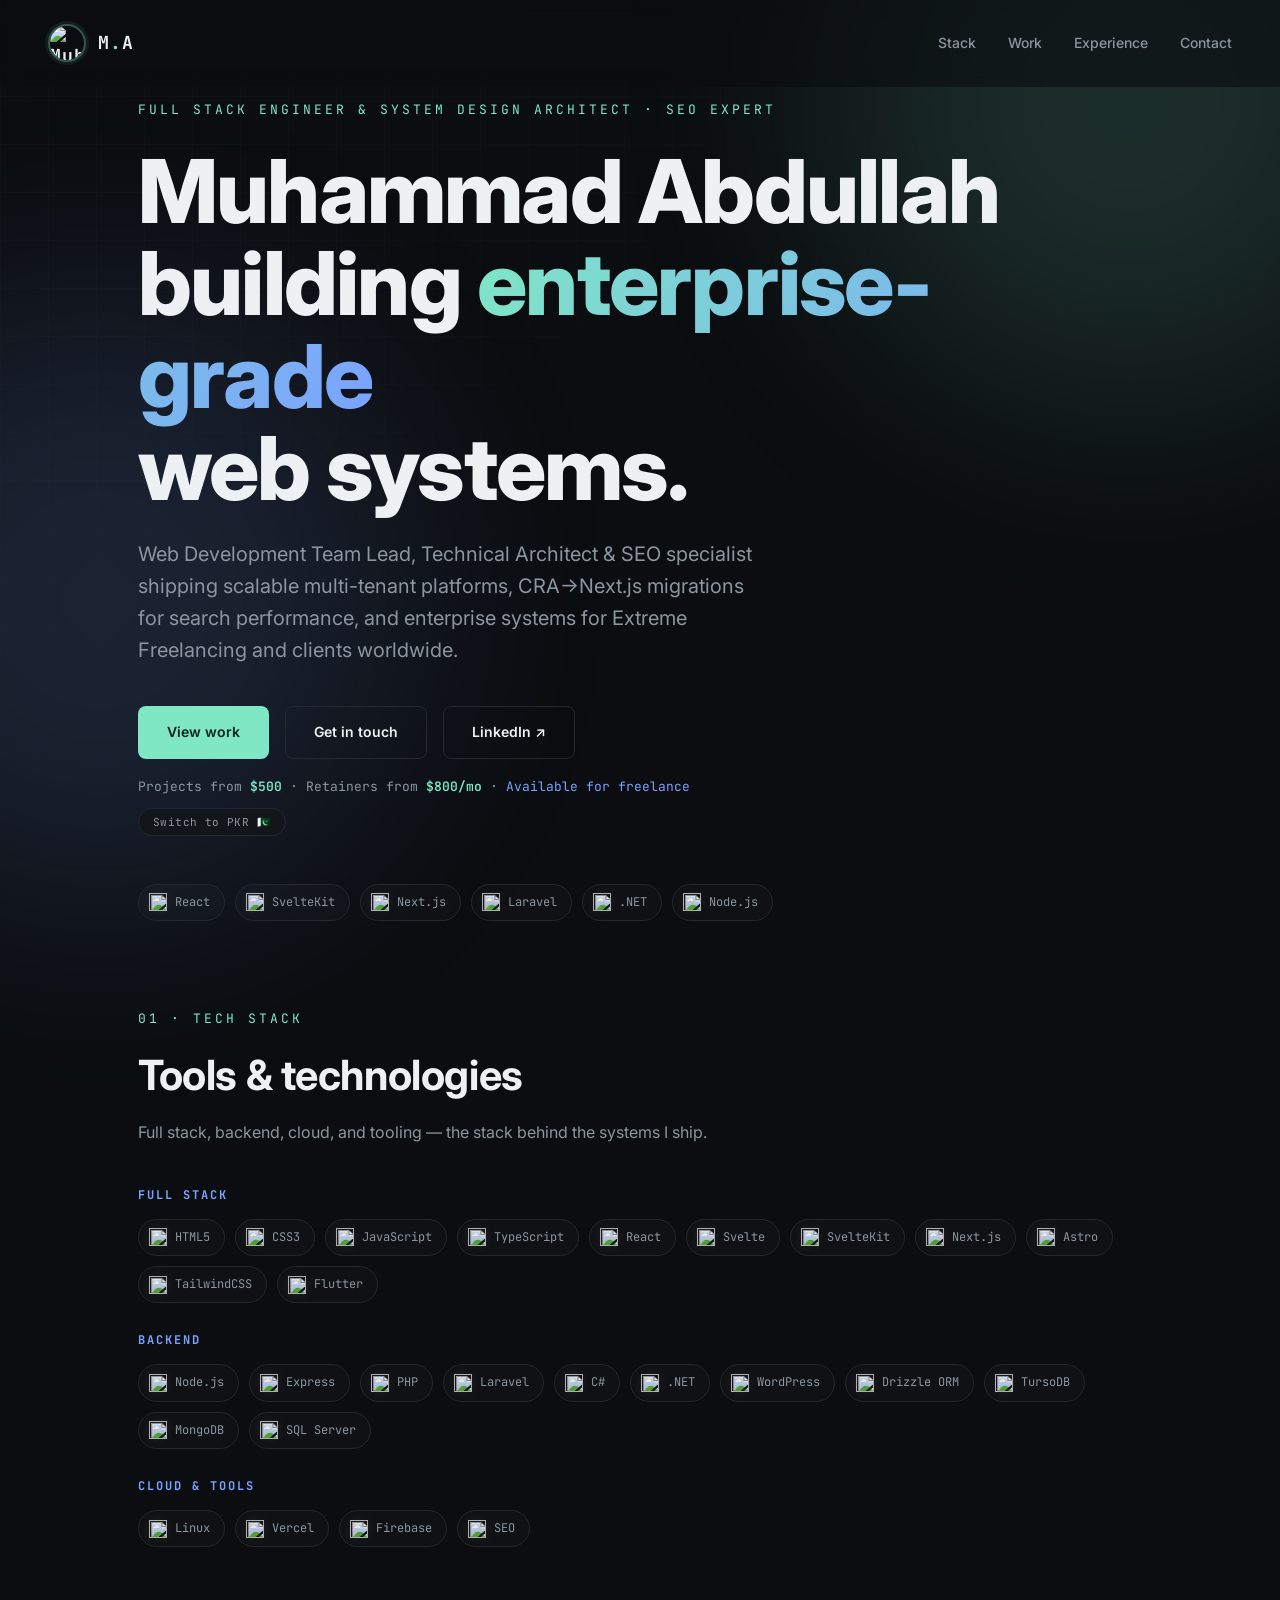
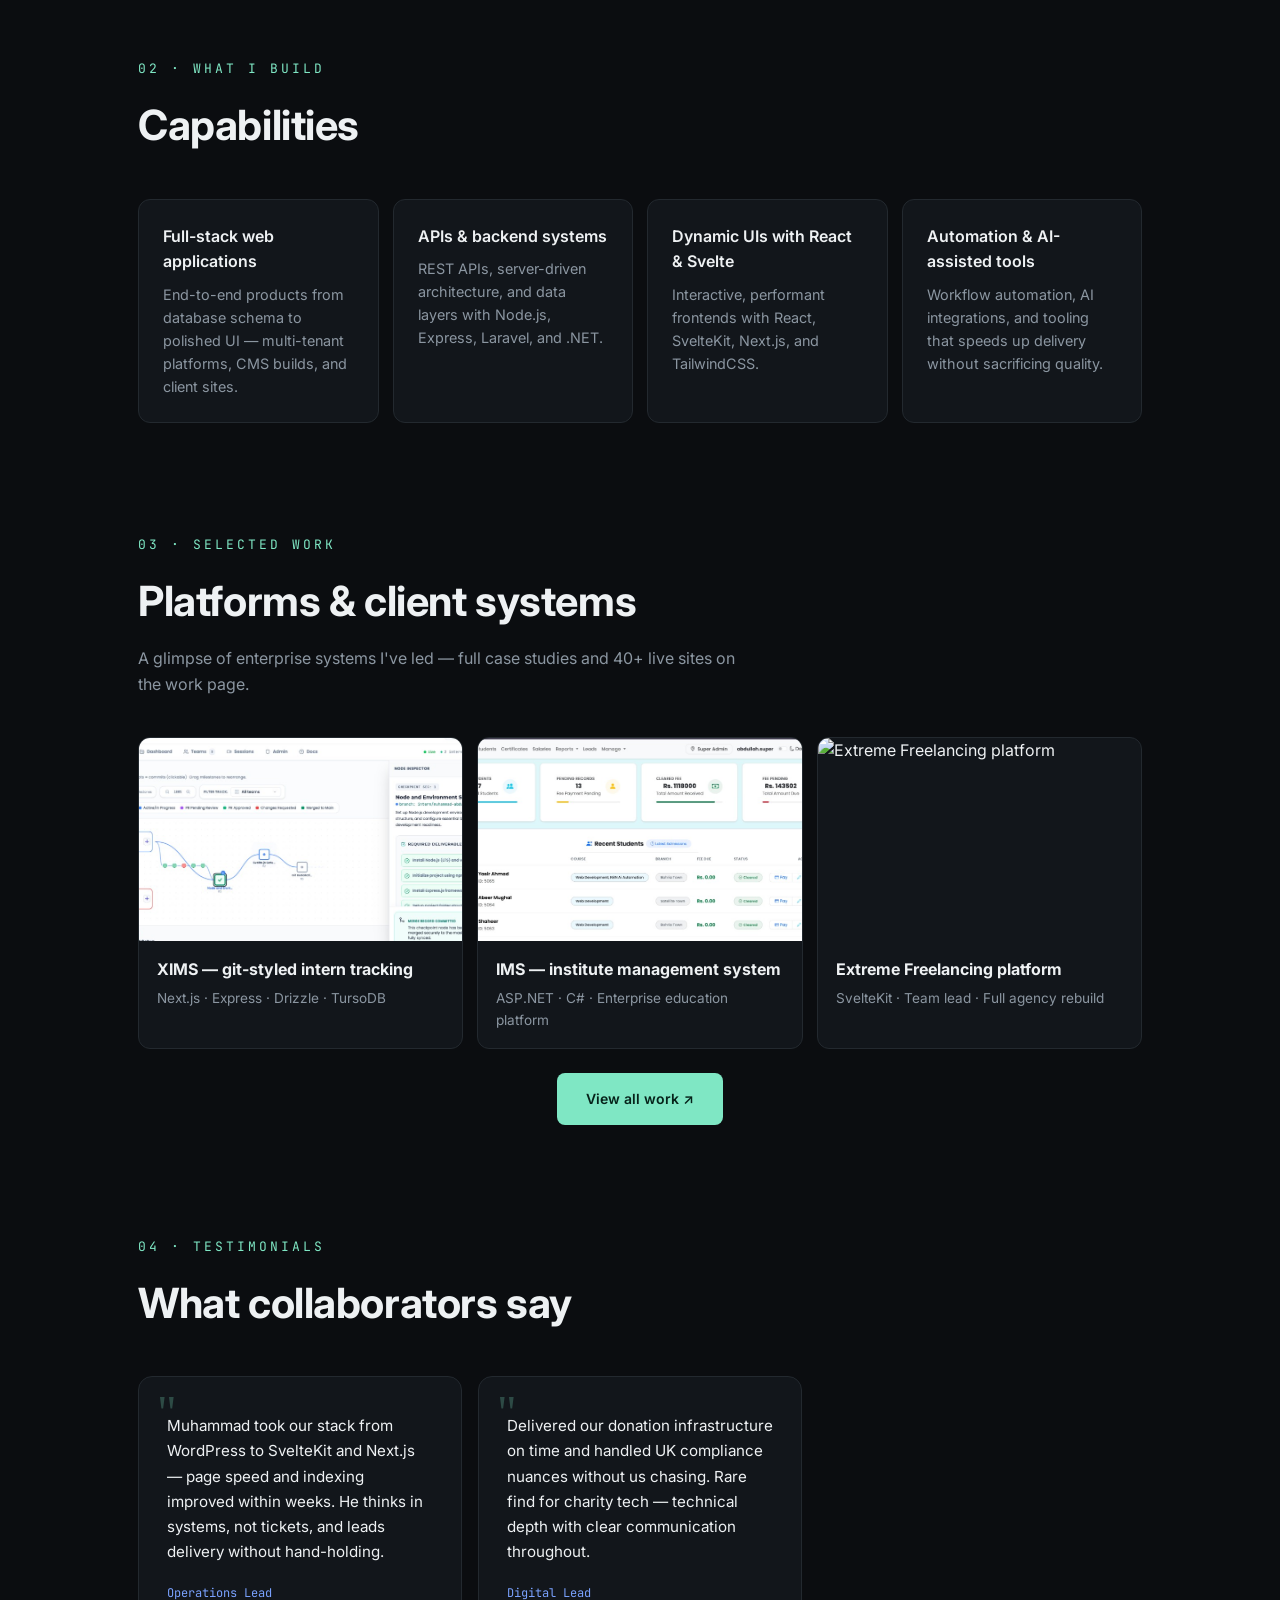
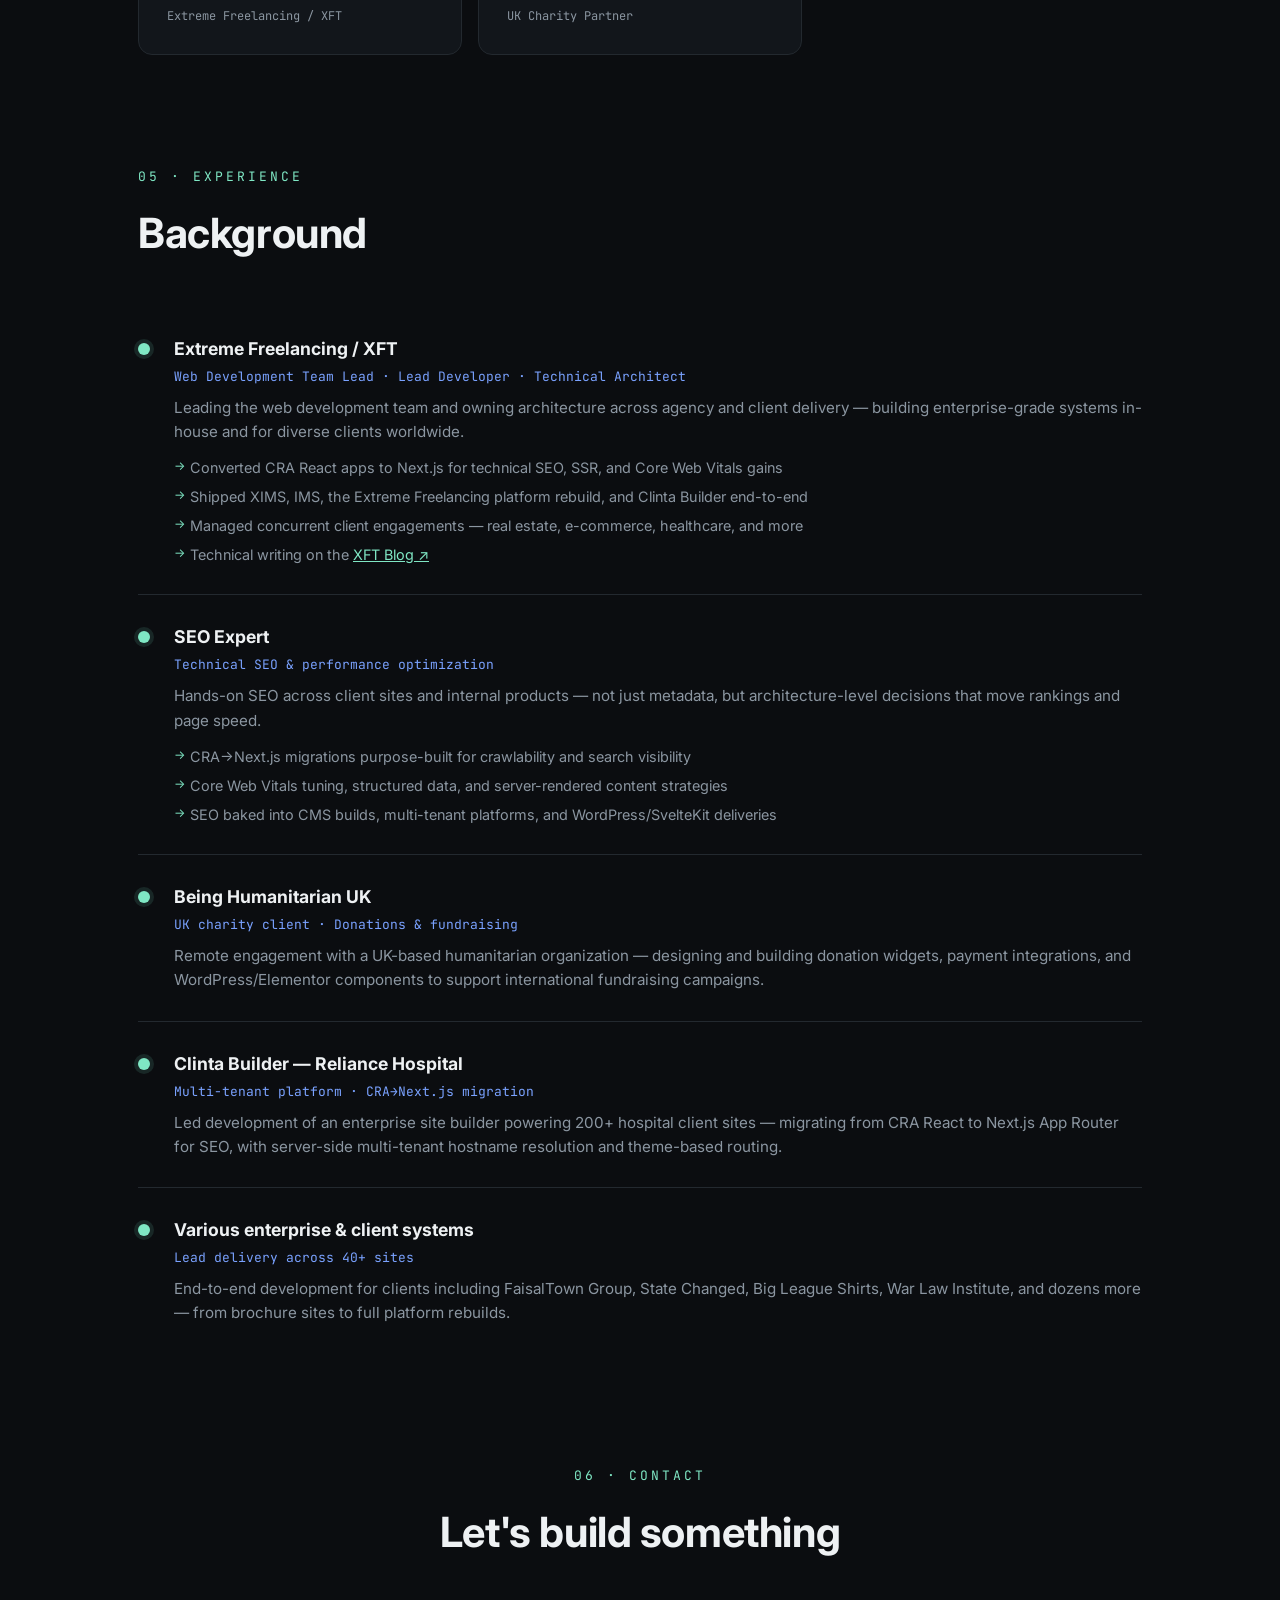
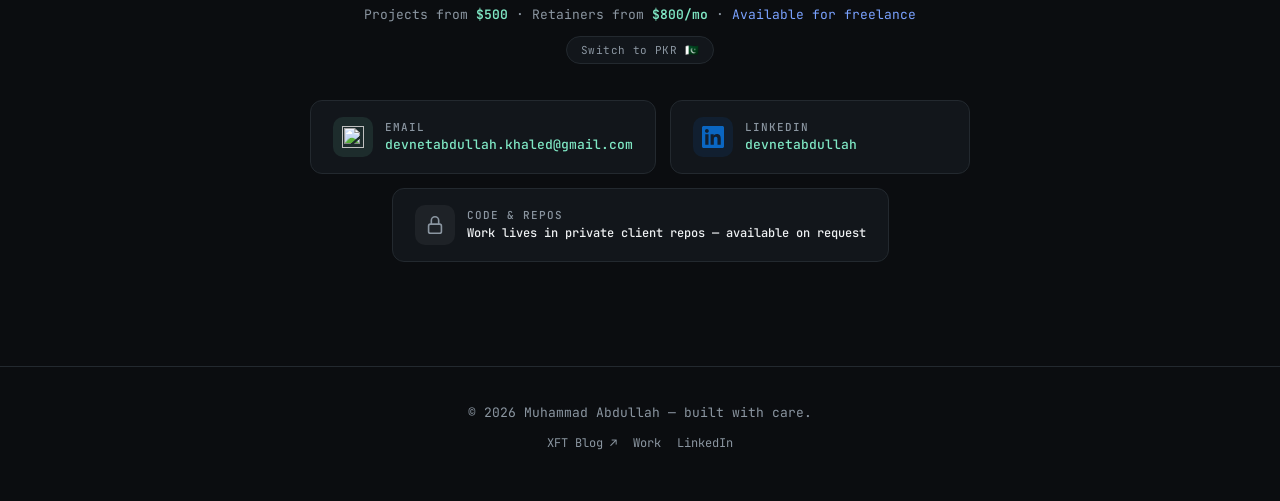
==== commit a4e7c7df: "price-update" ====
--- a/index.html
+++ b/index.html
@@ -67,7 +67,10 @@
     <a href="#contact" class="btn btn-ghost">Get in touch</a>
     <a href="https://www.linkedin.com/in/devnetabdullah" class="btn btn-ghost" target="_blank" rel="noopener noreferrer">LinkedIn ↗</a>
   </div>
-  <p class="pricing-note">Projects from <strong>$500</strong> · Retainers from <strong>$800/mo</strong> · <a href="#contact">Available for freelance</a></p>
+  <div class="pricing-wrap">
+    <p class="pricing-note" data-pricing>Projects from <strong>$500</strong> · Retainers from <strong>$800/mo</strong> · <a href="#contact">Available for freelance</a></p>
+    <button type="button" class="currency-toggle" data-currency-toggle aria-pressed="false">Switch to PKR 🇵🇰</button>
+  </div>
   <div class="stack-row">
     <span class="pill"><img src="https://cdn.simpleicons.org/react/61DAFB" alt="">React</span>
     <span class="pill"><img src="https://cdn.simpleicons.org/svelte/FF3E00" alt="">SvelteKit</span>
@@ -275,9 +278,12 @@
   <div class="section-head reveal">
     <span class="num">06 · Contact</span>
     <h2>Let's build something</h2>
-    <p>Available for freelance engagements · Projects from $500 · Retainers from $800/month</p>
   </div>
   <div class="contact-wrap reveal">
+    <div class="pricing-wrap pricing-wrap--contact">
+      <p class="pricing-note" data-pricing>Projects from <strong>$500</strong> · Retainers from <strong>$800/mo</strong> · <a href="#contact">Available for freelance</a></p>
+      <button type="button" class="currency-toggle" data-currency-toggle aria-pressed="false">Switch to PKR 🇵🇰</button>
+    </div>
     <div class="contact-links">
       <a class="contact-card" href="mailto:devnetabdullah.khaled@gmail.com">
         <span class="icon-wrap"><img src="https://cdn.simpleicons.org/gmail/EA4335" alt=""></span>
@@ -376,6 +382,7 @@
 
   document.querySelectorAll('.reveal, .stagger').forEach(el => observer.observe(el));
 </script>
+<script src="pricing-toggle.js"></script>
 
 </body>
 </html>
--- a/styles.css
+++ b/styles.css
@@ -459,14 +459,35 @@
   }
 
   /* pricing signal */
+  .pricing-wrap{
+    display:flex; flex-direction:column; align-items:flex-start; gap:10px;
+  }
+  .hero .pricing-wrap{
+    margin-top:18px;
+    opacity:0; animation:fadeUp 0.9s cubic-bezier(0.22,1,0.36,1) forwards 0.65s;
+  }
+  .pricing-wrap--contact, .pricing-wrap--center{
+    align-items:center; text-align:center; margin-bottom:36px;
+  }
   .pricing-note{
-    font-family:var(--mono); font-size:13px; color:var(--muted);
-    margin-top:18px; opacity:0;
-    animation:fadeUp 0.9s cubic-bezier(0.22,1,0.36,1) forwards 0.65s;
+    font-family:var(--mono); font-size:13px; color:var(--muted); margin:0;
   }
   .pricing-note strong{ color:var(--accent); font-weight:600; }
   .pricing-note a{ color:var(--accent2); text-decoration:none; }
   .pricing-note a:hover{ text-decoration:underline; }
+  .currency-toggle{
+    font-family:var(--mono); font-size:11px; letter-spacing:0.4px;
+    padding:6px 14px; border-radius:999px;
+    border:1px solid var(--line); background:var(--bg-soft);
+    color:var(--muted); cursor:pointer; transition:all 0.2s;
+  }
+  .currency-toggle:hover{
+    border-color:var(--accent); color:var(--accent);
+  }
+  .currency-toggle[aria-pressed="true"]{
+    border-color:var(--accent2); color:var(--accent2);
+    background:rgba(127,231,196,0.08);
+  }
 
   /* testimonials */
   .testimonials{
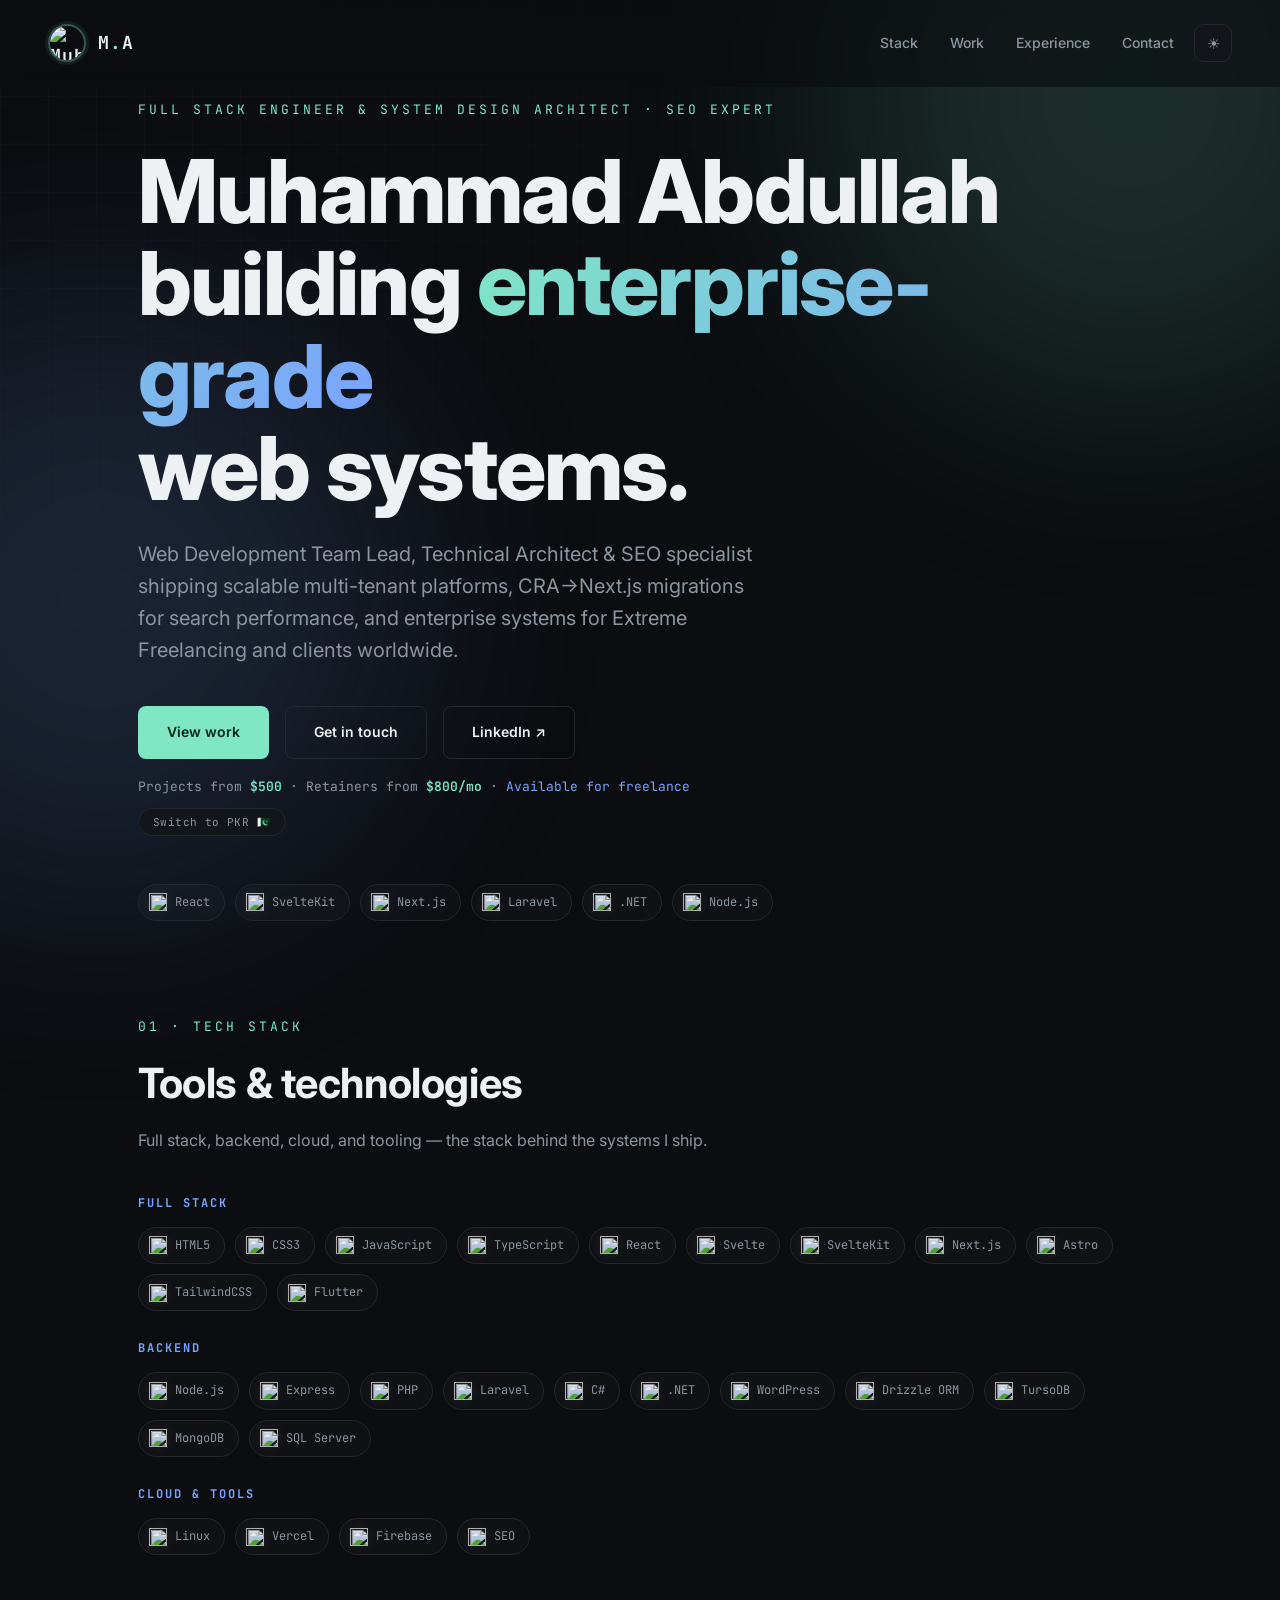
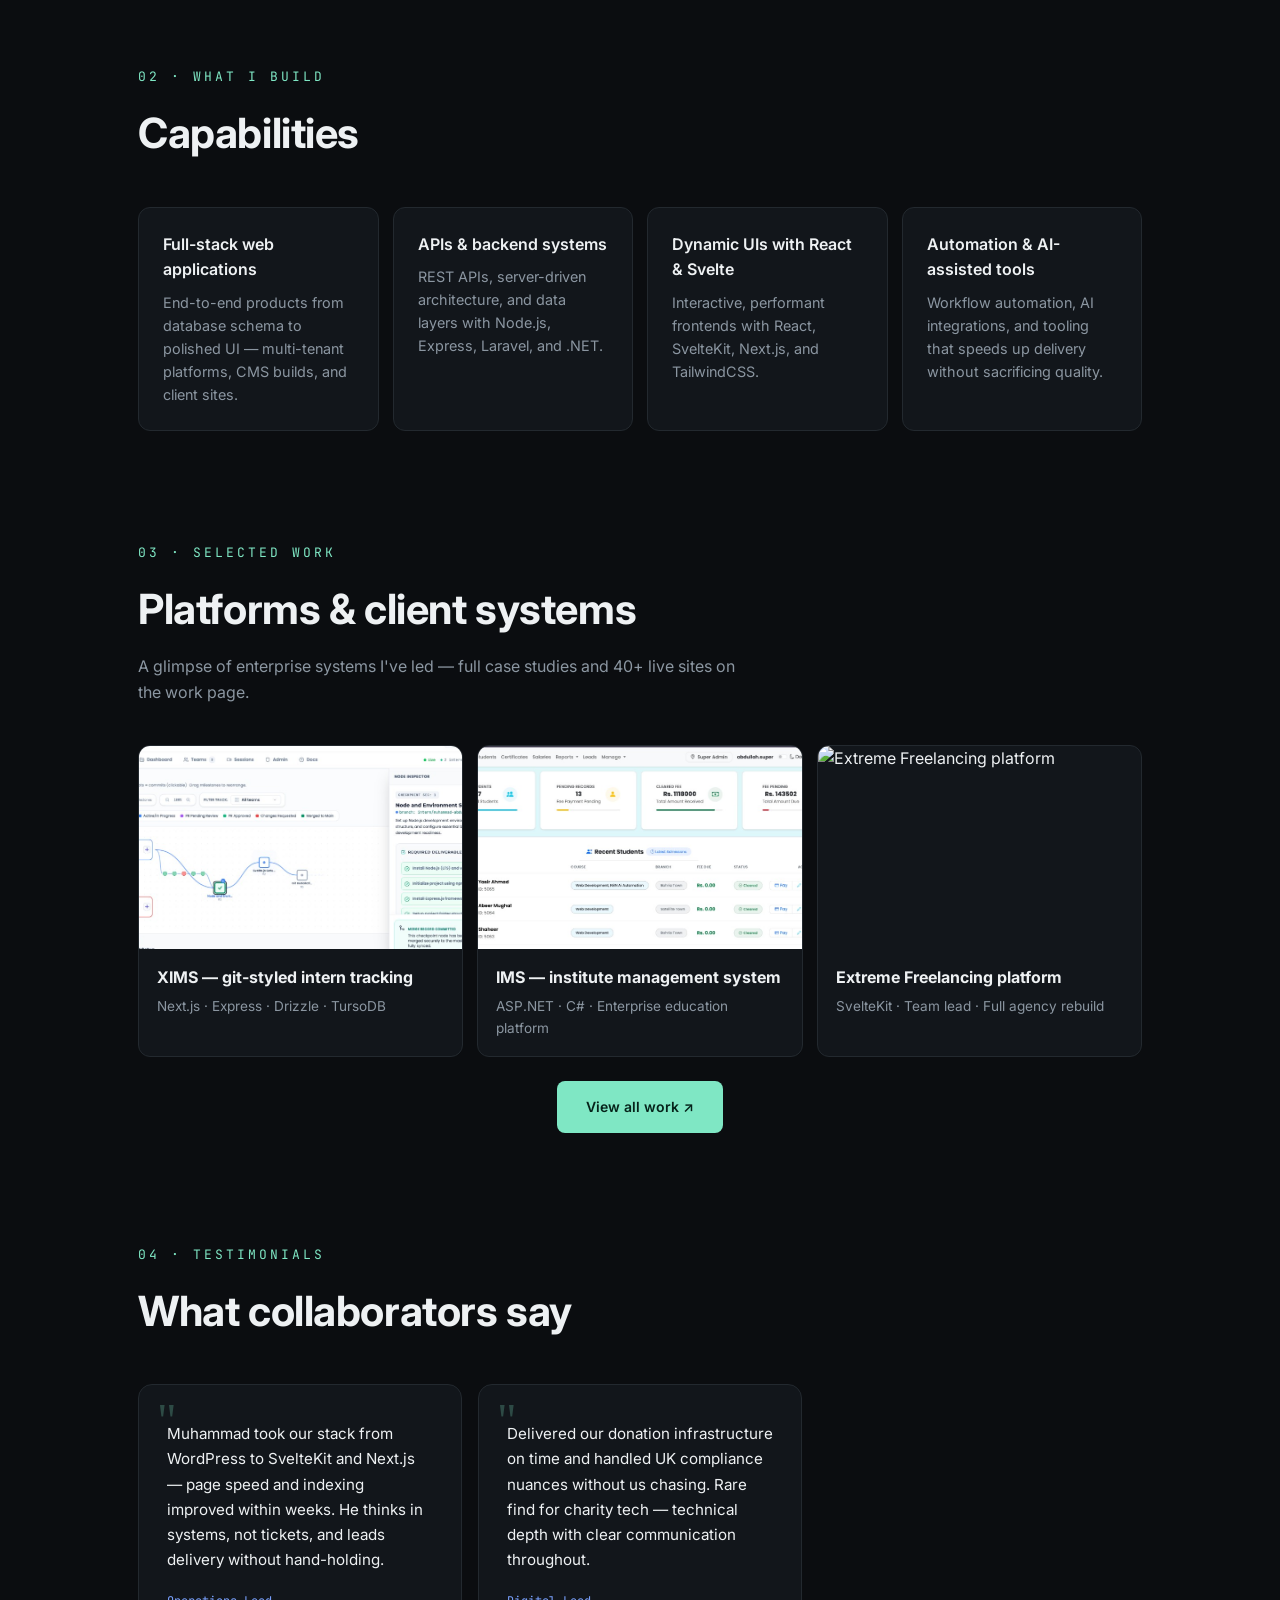
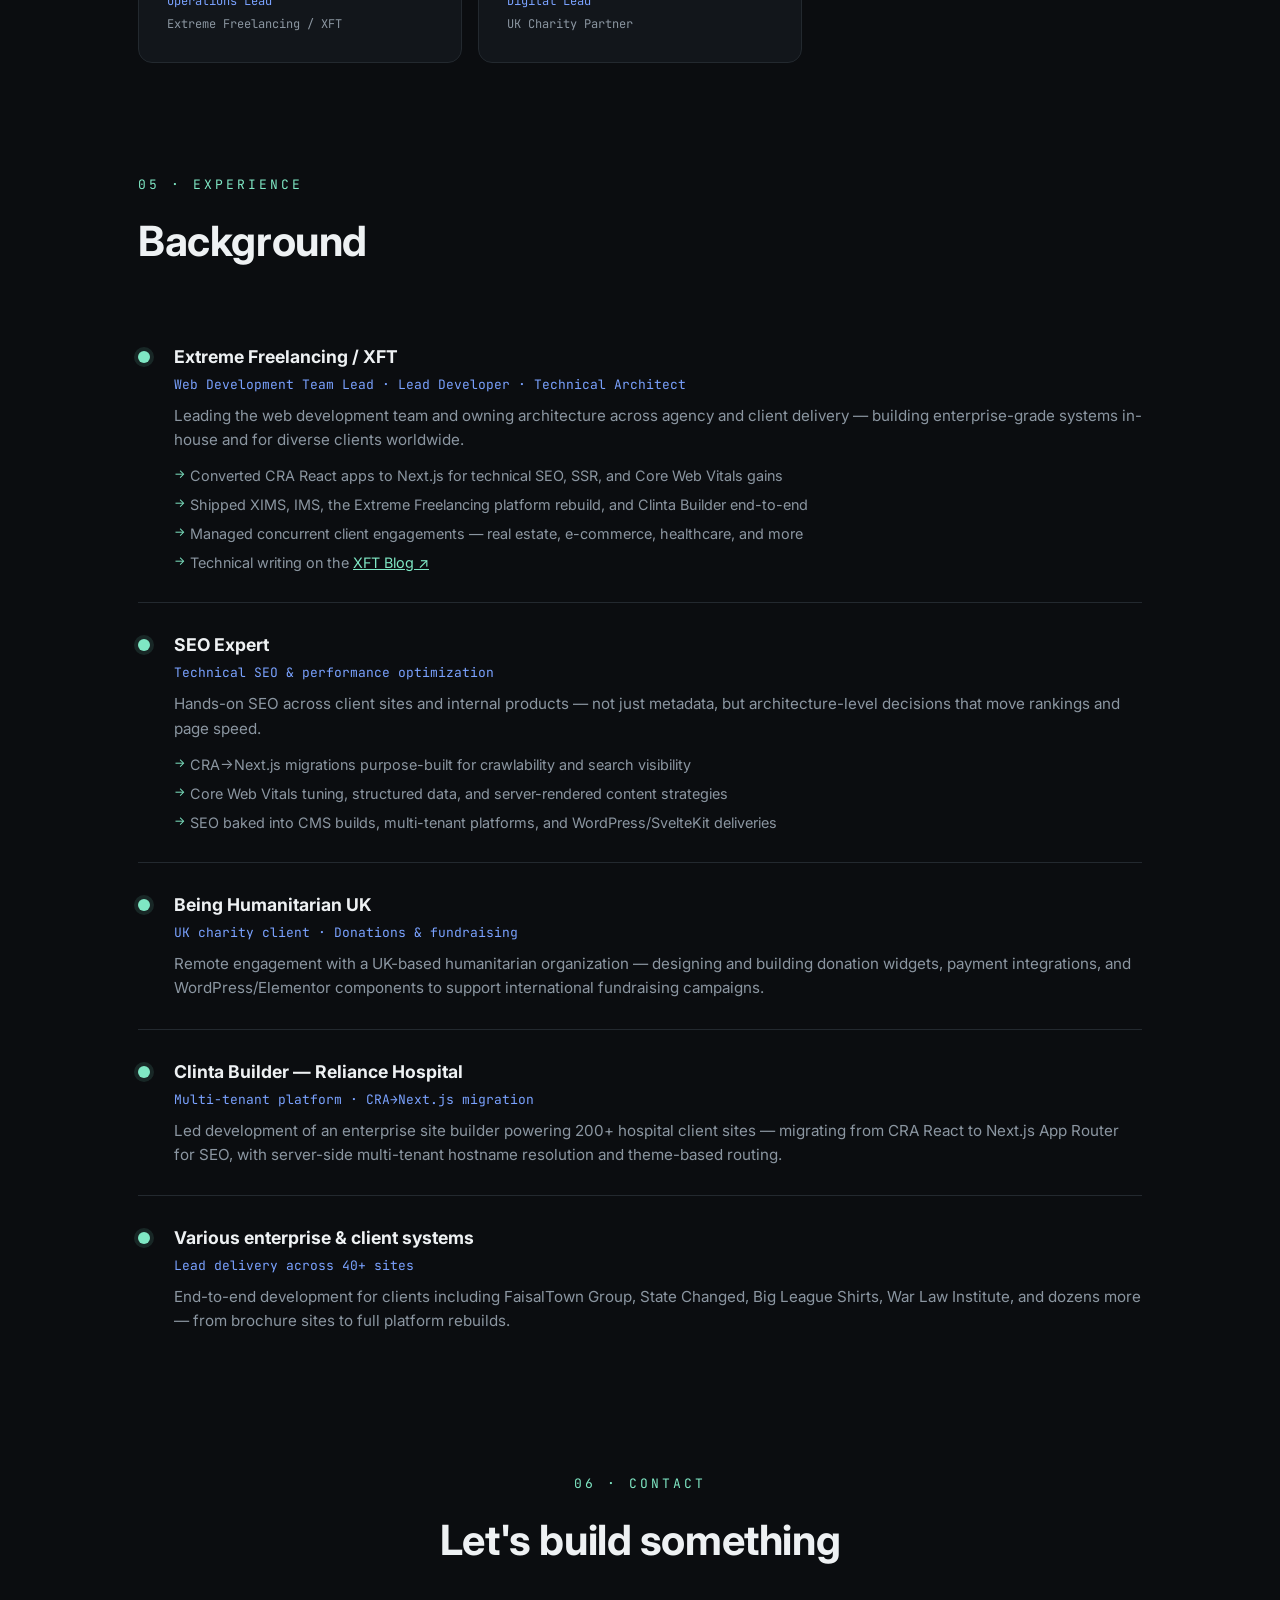
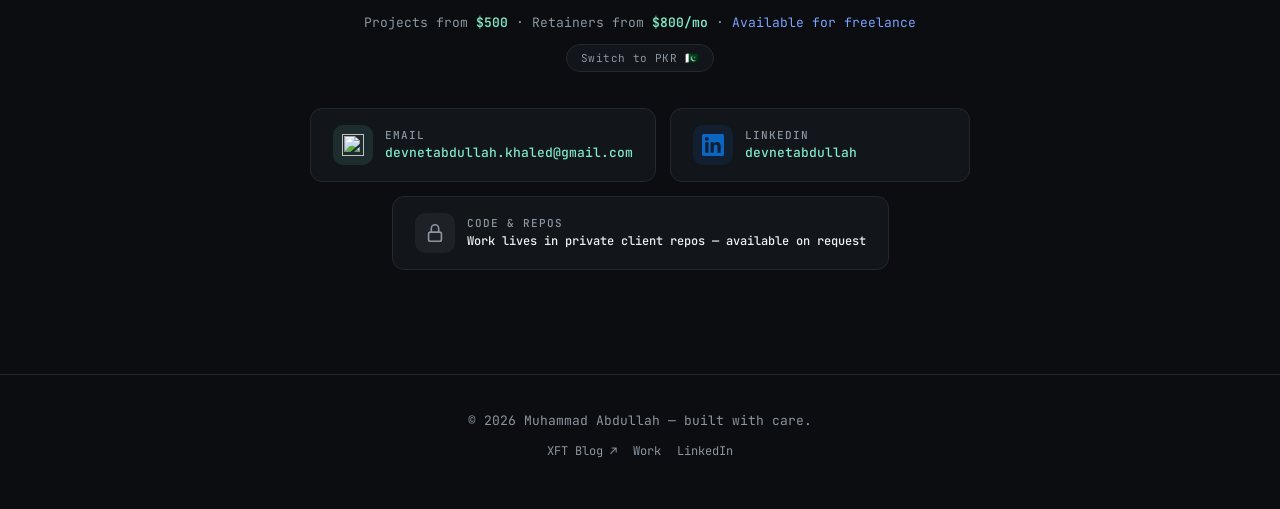
==== commit 792d8019: "ide-mock-scroll" ====
--- a/index.html
+++ b/index.html
@@ -18,6 +18,9 @@
 <link rel="preconnect" href="https://fonts.gstatic.com" crossorigin>
 <link href="https://fonts.googleapis.com/css2?family=Inter:wght@400;500;600;700;800&family=JetBrains+Mono:wght@400;600;700&display=swap" rel="stylesheet">
 <link rel="stylesheet" href="styles.css">
+<script>
+(function(){try{var t=localStorage.getItem('site-theme');if(t==='light'){document.documentElement.setAttribute('data-theme','light');document.documentElement.style.colorScheme='light'}}catch(e){}})();
+</script>
 </head>
 <body>
 
@@ -40,12 +43,18 @@
   <button class="nav-toggle" type="button" aria-label="Open menu" aria-expanded="false" aria-controls="nav-drawer">
     <span></span><span></span><span></span>
   </button>
-  <ul class="nav-links nav-links--desktop">
-    <li><a href="#stack">Stack</a></li>
-    <li><a href="work/">Work</a></li>
-    <li><a href="#experience">Experience</a></li>
-    <li><a href="#contact">Contact</a></li>
-  </ul>
+  <div class="nav-end">
+    <ul class="nav-links nav-links--desktop">
+      <li><a href="#stack">Stack</a></li>
+      <li><a href="work/">Work</a></li>
+      <li><a href="#experience">Experience</a></li>
+      <li><a href="#contact">Contact</a></li>
+    </ul>
+    <button type="button" class="theme-toggle" data-theme-toggle aria-pressed="false" aria-label="Switch to light mode">
+      <span class="theme-icon theme-icon--dark" aria-hidden="true">☀</span>
+      <span class="theme-icon theme-icon--light" aria-hidden="true">☾</span>
+    </button>
+  </div>
 </nav>
 
 <div class="nav-backdrop" id="nav-backdrop" aria-hidden="true"></div>
@@ -55,10 +64,84 @@
     <li><a href="work/">Work</a></li>
     <li><a href="#experience">Experience</a></li>
     <li><a href="#contact">Contact</a></li>
+    <li class="nav-drawer-theme">
+      <button type="button" class="theme-toggle theme-toggle--drawer" data-theme-toggle aria-pressed="false" aria-label="Switch to light mode">
+        <span class="theme-icon theme-icon--dark" aria-hidden="true">☀ Light mode</span>
+        <span class="theme-icon theme-icon--light" aria-hidden="true">☾ Dark mode</span>
+      </button>
+    </li>
   </ul>
 </div>
 
-<section class="hero">
+<div class="compile-scroll-track" id="compile-track">
+  <div class="compile-sticky">
+    <div class="compile-stage">
+        <div class="compile-topbar">
+          <span class="compile-workspace">portfolio <span class="dim">/ app</span></span>
+          <span class="compile-meta">
+            <span class="compile-branch">⎇ main</span>
+            <span class="compile-live"><span class="pulse"></span> dev server</span>
+          </span>
+        </div>
+        <div class="compile-main">
+          <aside class="compile-sidebar" aria-hidden="true">
+            <div class="sidebar-label">Explorer</div>
+            <ul class="file-tree">
+              <li class="tree-folder open">app/</li>
+              <li class="tree-file active">page.tsx</li>
+              <li class="tree-file">layout.tsx</li>
+              <li class="tree-folder">components/</li>
+              <li class="tree-file indent">Hero.tsx</li>
+              <li class="tree-file indent">Stack.tsx</li>
+              <li class="tree-folder">lib/</li>
+              <li class="tree-file indent">seo.ts</li>
+            </ul>
+          </aside>
+          <div class="compile-center">
+            <div class="code-tabs" aria-hidden="true">
+              <span class="code-tab active">page.tsx</span>
+              <span class="code-tab">layout.tsx</span>
+              <span class="code-tab">globals.css</span>
+            </div>
+            <div class="code-editor">
+              <pre class="code-block"><code><span class="code-line dim"><span class="ln">1</span><span class="c-kw">import</span> { <span class="c-fn">Hero</span>, <span class="c-fn">CTA</span>, <span class="c-fn">Stack</span> } <span class="c-kw">from</span> <span class="c-str">'@/components'</span></span><span class="code-line dim"><span class="ln">2</span><span class="c-kw">import</span> { <span class="c-fn">metadata</span> } <span class="c-kw">from</span> <span class="c-str">'next'</span></span><span class="code-line dim"><span class="ln">3</span></span><span class="code-line dim"><span class="ln">4</span><span class="c-kw">export const</span> <span class="c-fn">metadata</span> = { <span class="c-prop">title</span>: <span class="c-str">'Muhammad Abdullah'</span> }</span><span class="code-line dim"><span class="ln">5</span></span><span class="code-line dim"><span class="ln">6</span><span class="c-kw">export default function</span> <span class="c-fn">Page</span>() {</span><span class="code-line dim"><span class="ln">7</span>  <span class="c-kw">return</span> (</span><span class="code-line dim" id="code-line-hero"><span class="ln">8</span>    &lt;<span class="c-tag">Hero</span> <span class="c-prop">title</span>=<span class="c-str">"enterprise-grade web systems"</span> /&gt;</span><span class="code-line dim" id="code-line-cta"><span class="ln">9</span>    &lt;<span class="c-tag">CTA</span> <span class="c-prop">primary</span>=<span class="c-str">"View work"</span> <span class="c-prop">contact</span>=<span class="c-str">"Get in touch"</span> /&gt;</span><span class="code-line dim" id="code-line-stack"><span class="ln">10</span>    &lt;<span class="c-tag">Stack</span> <span class="c-prop">items</span>={<span class="c-str">['React','Next.js','.NET']</span>} /&gt;</span><span class="code-line dim"><span class="ln">11</span>  )</span><span class="code-line dim"><span class="ln">12</span>}<span class="code-cursor" aria-hidden="true"></span></span></code></pre>
+            </div>
+            <div class="compile-terminal" aria-hidden="true">
+              <div class="terminal-line"><span class="t-prompt">$</span> npm run dev</div>
+              <div class="terminal-line dim t-line">▲ Next.js 15 · Turbopack</div>
+              <div class="terminal-line dim t-line">✓ ready on <span class="c-accent">http://localhost:3000</span></div>
+              <div class="terminal-line dim t-line">○ compiling /app/page.tsx ...</div>
+              <div class="compile-status" id="compile-status"></div>
+            </div>
+          </div>
+          <aside class="compile-preview" aria-hidden="true">
+            <div class="preview-bar">
+              <span class="preview-dots"><i></i><i></i><i></i></span>
+              <span class="preview-url">localhost:3000</span>
+            </div>
+            <div class="preview-canvas" id="preview-canvas">
+              <div class="preview-eyebrow"></div>
+              <div class="preview-title">
+                <span></span><span></span><span class="accent"></span>
+              </div>
+              <div class="preview-lead">
+                <span></span><span></span><span></span>
+              </div>
+              <div class="preview-btns">
+                <span class="fill"></span><span></span><span></span>
+              </div>
+              <div class="preview-pills">
+                <span></span><span></span><span></span><span></span>
+              </div>
+            </div>
+          </aside>
+        </div>
+    </div>
+    <p class="compile-hint" id="compile-hint">scroll to compile ↓</p>
+  </div>
+</div>
+
+<section class="hero" id="hero-site">
   <span class="eyebrow">Full stack Engineer & System Design Architect · SEO expert</span>
   <h1>Muhammad Abdullah <br>building <span class="accent">enterprise-grade</span><br>web systems.</h1>
   <p class="lead">Web Development Team Lead, Technical Architect & SEO specialist shipping scalable multi-tenant platforms, CRA→Next.js migrations for search performance, and enterprise systems for Extreme Freelancing and clients worldwide.</p>
@@ -383,6 +466,8 @@
   document.querySelectorAll('.reveal, .stagger').forEach(el => observer.observe(el));
 </script>
 <script src="pricing-toggle.js"></script>
+<script src="theme.js"></script>
+<script src="hero-compile.js"></script>
 
 </body>
 </html>
--- a/styles.css
+++ b/styles.css
@@ -7,8 +7,30 @@
     --muted:#8b96a1;
     --accent:#7fe7c4;
     --accent2:#7aa2ff;
+    --nav-bg:rgba(11,13,16,0.6);
+    --nav-bg-scrolled:rgba(11,13,16,0.85);
+    --grid-line:rgba(255,255,255,0.025);
+    --btn-on-accent:#06231a;
+    --site-card-overlay:rgba(11,13,16,0.75);
+    --glow-strength:0.15;
     --mono:'JetBrains Mono','Courier New',monospace;
     --sans:'Inter',-apple-system,BlinkMacSystemFont,'Segoe UI',sans-serif;
+  }
+  [data-theme="light"]{
+    --bg:#f7f9fb;
+    --bg-soft:#ffffff;
+    --panel:#eef2f6;
+    --line:#dce3ea;
+    --text:#14181d;
+    --muted:#5c6b7a;
+    --accent:#0b8f66;
+    --accent2:#3568d4;
+    --nav-bg:rgba(247,249,251,0.72);
+    --nav-bg-scrolled:rgba(247,249,251,0.92);
+    --grid-line:rgba(20,24,29,0.06);
+    --btn-on-accent:#ffffff;
+    --site-card-overlay:rgba(255,255,255,0.82);
+    --glow-strength:0.1;
   }
   *{margin:0;padding:0;box-sizing:border-box;}
   html{scroll-behavior:smooth;}
@@ -18,20 +40,23 @@
     font-family:var(--sans);
     line-height:1.6;
     overflow-x:hidden;
+    transition:background 0.35s ease, color 0.35s ease;
   }
 
   /* background grid */
   .grid-bg{
     position:fixed; inset:0; z-index:-2;
     background-image:
-      linear-gradient(to right, rgba(255,255,255,0.025) 1px, transparent 1px),
-      linear-gradient(to bottom, rgba(255,255,255,0.025) 1px, transparent 1px);
+      linear-gradient(to right, var(--grid-line) 1px, transparent 1px),
+      linear-gradient(to bottom, var(--grid-line) 1px, transparent 1px);
     background-size:48px 48px;
     mask-image: radial-gradient(ellipse at top left, black 0%, transparent 70%);
+    transition:background-image 0.35s ease;
   }
   .glow{
     position:fixed; z-index:-1; width:600px; height:600px; border-radius:50%;
-    filter:blur(120px); opacity:0.15; pointer-events:none;
+    filter:blur(120px); opacity:var(--glow-strength); pointer-events:none;
+    transition:opacity 0.35s ease;
   }
   .glow-1{ background:var(--accent); top:-200px; right:-150px; }
   .glow-2{ background:var(--accent2); bottom:0; left:-200px; }
@@ -42,7 +67,7 @@
     display:flex; justify-content:space-between; align-items:center;
     padding:24px 48px;
     backdrop-filter:blur(10px);
-    background:rgba(11,13,16,0.6);
+    background:var(--nav-bg);
     border-bottom:1px solid transparent;
     transition:border-color 0.3s, background 0.3s;
     opacity:0; animation:navIn 0.7s ease forwards;
@@ -51,7 +76,23 @@
     from{opacity:0; transform:translateY(-14px);}
     to{opacity:1; transform:translateY(0);}
   }
-  nav.scrolled{ border-bottom-color:var(--line); background:rgba(11,13,16,0.85); }
+  nav.scrolled{ border-bottom-color:var(--line); background:var(--nav-bg-scrolled); }
+  .nav-end{
+    display:flex; align-items:center; gap:20px;
+  }
+  .theme-toggle{
+    width:38px; height:38px; border-radius:10px;
+    border:1px solid var(--line); background:var(--bg-soft);
+    color:var(--muted); cursor:pointer; font-size:15px; line-height:1;
+    display:inline-flex; align-items:center; justify-content:center;
+    transition:all 0.2s; flex-shrink:0;
+  }
+  .theme-toggle:hover{
+    border-color:var(--accent); color:var(--accent);
+  }
+  .theme-toggle .theme-icon--light{ display:none; }
+  [data-theme="light"] .theme-toggle .theme-icon--dark{ display:none; }
+  [data-theme="light"] .theme-toggle .theme-icon--light{ display:inline; }
   .logo{
     display:inline-flex; align-items:center; gap:12px;
     text-decoration:none; color:var(--text);
@@ -99,21 +140,232 @@
 
   section{ padding:64px 48px; max-width:1100px; margin:0 auto; }
 
+  /* compile scroll track */
+  .compile-scroll-track{
+    position:relative; max-width:1100px; margin:0 auto;
+    padding:0 48px;
+    height:calc(100vh + 90vh);
+  }
+  .compile-scroll-track.compile-skipped{
+    display:none;
+  }
+  .compile-sticky{
+    position:sticky; top:0;
+    height:100vh;
+    display:flex; flex-direction:column;
+    justify-content:center;
+    padding:88px 0 32px;
+    box-sizing:border-box;
+  }
+  .compile-stage{
+    width:100%; display:flex; flex-direction:column; gap:14px;
+    border-radius:14px;
+    padding: 10px;
+    box-shadow:
+      0 2px 4px rgba(0,0,0,0.12),
+      0 12px 32px -8px rgba(0,0,0,0.35),
+      0 28px 64px -16px rgba(0,0,0,0.4);
+  }
+  [data-theme="light"] .compile-stage{
+    box-shadow:
+      0 2px 6px rgba(0,0,0,0.06),
+      0 12px 32px -8px rgba(0,0,0,0.12),
+      0 24px 48px -12px rgba(0,0,0,0.1);
+  }
+  .compile-topbar{
+    display:flex; align-items:center; justify-content:space-between; gap:16px;
+    font-family:var(--mono); font-size:11px; color:var(--muted);
+    padding:0 2px;
+  }
+  .compile-topbar .dim{ color:var(--line); }
+  .compile-meta{ display:flex; align-items:center; gap:14px; }
+  .compile-branch{ color:var(--accent2); }
+  .compile-live{
+    display:inline-flex; align-items:center; gap:6px;
+    color:var(--accent); font-size:10px; text-transform:uppercase; letter-spacing:0.5px;
+  }
+  .compile-live .pulse{
+    width:6px; height:6px; border-radius:50%; background:var(--accent);
+    box-shadow:0 0 0 0 rgba(127,231,196,0.5);
+    animation:livePulse 2s ease infinite;
+  }
+  @keyframes livePulse{
+    0%{ box-shadow:0 0 0 0 rgba(127,231,196,0.45); }
+    70%{ box-shadow:0 0 0 8px rgba(127,231,196,0); }
+    100%{ box-shadow:0 0 0 0 rgba(127,231,196,0); }
+  }
+  .compile-main{
+    display:grid; grid-template-columns:148px minmax(0,1fr) minmax(200px,34%);
+    gap:0; min-height:420px;
+    border:1px solid var(--line); border-radius:14px;
+    background:var(--bg-soft); overflow:hidden;
+  }
+  .compile-sidebar{
+    border-right:1px solid var(--line); background:var(--panel);
+    padding:14px 0; font-family:var(--mono); font-size:11px;
+  }
+  .sidebar-label{
+    padding:0 14px 10px; font-size:10px; letter-spacing:1px;
+    text-transform:uppercase; color:var(--muted);
+  }
+  .file-tree{ list-style:none; display:flex; flex-direction:column; gap:2px; }
+  .file-tree li{
+    padding:5px 14px; color:var(--muted); white-space:nowrap;
+  }
+  .file-tree .tree-folder{ color:var(--text); font-weight:600; }
+  .file-tree .tree-file.indent{ padding-left:26px; }
+  .file-tree .tree-file.active{
+    color:var(--accent); background:rgba(127,231,196,0.08);
+    border-right:2px solid var(--accent);
+  }
+  .compile-center{
+    display:flex; flex-direction:column; min-width:0;
+    border-right:1px solid var(--line);
+  }
+  .code-tabs{
+    display:flex; gap:0; border-bottom:1px solid var(--line);
+    background:var(--panel); overflow:hidden;
+  }
+  .code-tab{
+    font-family:var(--mono); font-size:11px; color:var(--muted);
+    padding:10px 14px; border-right:1px solid var(--line);
+  }
+  .code-tab.active{
+    color:var(--text); background:var(--bg-soft);
+    box-shadow:inset 0 -2px 0 var(--accent);
+  }
+  .code-editor{
+    flex:1; min-height:0; border:none; border-radius:0;
+    box-shadow:none; background:var(--bg-soft);
+  }
+  .compile-hint{
+    font-family:var(--mono); font-size:11px; letter-spacing:1px;
+    color:var(--muted); text-transform:uppercase; text-align:center;
+    margin-top:14px;
+  }
+
   /* hero */
   .hero{
-    min-height:92vh; display:flex; flex-direction:column; justify-content:center;
-    padding-top:100px; padding-bottom:40px;
-  }
+    min-height:auto; display:flex; flex-direction:column; justify-content:center;
+    padding-top:100px; padding-bottom:48px;
+  }
+  .code-block{
+    margin:0; padding:16px 14px 12px; overflow:auto;
+    font-family:var(--mono); font-size:11px; line-height:1.65; color:var(--muted);
+    max-height:220px;
+  }
+  .code-line{ display:block; white-space:pre; transform-origin:left center; }
+  body.compile-active .code-line{
+    filter:grayscale(1) brightness(0.55);
+    opacity:1;
+  }
+  .code-line .ln{
+    display:inline-block; width:24px; color:var(--line); user-select:none;
+  }
+  .code-cursor{
+    display:inline-block; width:7px; height:1.1em; margin-left:2px;
+    background:var(--accent); vertical-align:text-bottom;
+    animation:cursorBlink 1.1s step-end infinite;
+  }
+  @keyframes cursorBlink{ 0%,100%{opacity:1} 50%{opacity:0} }
+  .c-kw{ color:var(--accent2); }
+  .c-fn{ color:var(--accent); }
+  .c-tag{ color:#e3b341; }
+  .c-prop{ color:#9cdcfe; }
+  .c-str{ color:#ce9178; }
+  .c-accent{ color:var(--accent); }
+  [data-theme="light"] .c-tag{ color:#b45309; }
+  [data-theme="light"] .c-str{ color:#c2410c; }
+  .compile-terminal{
+    border-top:1px solid var(--line); background:var(--panel);
+    padding:10px 14px 8px; font-family:var(--mono); font-size:10px;
+  }
+  .terminal-line{ color:var(--text); line-height:1.7; }
+  .terminal-line.dim{ color:var(--muted); }
+  .t-prompt{ color:var(--accent); margin-right:6px; }
+  .compile-status{
+    margin-top:6px; padding-top:8px; border-top:1px dashed var(--line);
+    font-size:10px; color:var(--accent);
+    min-height:1.7em;
+  }
+  .compile-preview{
+    display:flex; flex-direction:column; background:var(--panel);
+    min-height:0;
+    opacity:0;
+  }
+  .preview-bar{
+    display:flex; align-items:center; gap:10px;
+    padding:10px 12px; border-bottom:1px solid var(--line);
+    font-family:var(--mono); font-size:10px; color:var(--muted);
+  }
+  .preview-dots{ display:flex; gap:5px; }
+  .preview-dots i{
+    width:7px; height:7px; border-radius:50%; background:var(--line); display:block;
+  }
+  .preview-dots i:nth-child(1){ background:#ff6b6b; opacity:0.7; }
+  .preview-dots i:nth-child(2){ background:#ffd166; opacity:0.7; }
+  .preview-dots i:nth-child(3){ background:#7fe7c4; opacity:0.7; }
+  .preview-url{ color:var(--muted); }
+  .preview-canvas{
+    flex:1; padding:20px 16px; display:flex; flex-direction:column; gap:14px;
+    background:
+      linear-gradient(to right, var(--grid-line) 1px, transparent 1px),
+      linear-gradient(to bottom, var(--grid-line) 1px, transparent 1px),
+      var(--bg);
+    background-size:24px 24px, 24px 24px, auto;
+    animation:previewShimmer 4s ease-in-out infinite;
+  }
+  @keyframes previewShimmer{
+    0%,100%{ opacity:0.82; }
+    50%{ opacity:1; }
+  }
+  .preview-eyebrow{
+    width:42%; height:8px; border-radius:4px;
+    background:linear-gradient(90deg, var(--accent), transparent);
+    opacity:0.7;
+  }
+  .preview-title{ display:flex; flex-direction:column; gap:8px; opacity:0.45; transition:opacity 0.3s; }
+  .preview-title span{
+    display:block; height:14px; border-radius:4px; background:var(--line);
+  }
+  .preview-title span:nth-child(1){ width:88%; }
+  .preview-title span:nth-child(2){ width:72%; }
+  .preview-title span.accent{
+    width:58%; background:linear-gradient(90deg, var(--accent), var(--accent2));
+    opacity:0.85;
+  }
+  .preview-lead{ display:flex; flex-direction:column; gap:6px; margin-top:4px; }
+  .preview-lead span{
+    display:block; height:7px; border-radius:3px; background:var(--line); opacity:0.55;
+  }
+  .preview-lead span:nth-child(1){ width:95%; }
+  .preview-lead span:nth-child(2){ width:80%; }
+  .preview-lead span:nth-child(3){ width:62%; }
+  .preview-btns{ display:flex; gap:8px; margin-top:8px; opacity:0.4; }
+  .preview-btns span{
+    height:28px; border-radius:6px; border:1px solid var(--line);
+    background:rgba(255,255,255,0.02);
+  }
+  .preview-btns span.fill{
+    width:72px; background:var(--accent); border-color:var(--accent); opacity:0.75;
+  }
+  .preview-btns span:nth-child(2){ width:80px; }
+  .preview-btns span:nth-child(3){ width:64px; }
+  .preview-pills{ display:flex; flex-wrap:wrap; gap:6px; margin-top:auto; padding-top:12px; opacity:0.35; }
+  .preview-title.is-live, .preview-btns.is-live, .preview-pills.is-live{ opacity:1; }
+  .preview-pills span{
+    width:54px; height:22px; border-radius:999px;
+    border:1px solid var(--line); background:rgba(255,255,255,0.03);
+  }
+
   section + section{ padding-top:48px; }
   .eyebrow{
     font-family:var(--mono); color:var(--accent); font-size:13px; letter-spacing:3px;
     text-transform:uppercase; margin-bottom:24px;
-    opacity:0; animation:fadeUp 0.9s cubic-bezier(0.22,1,0.36,1) forwards 0.1s;
   }
   .hero h1{
     font-size:clamp(2.8rem, 8vw, 5.5rem); font-weight:800; line-height:1.05;
     letter-spacing:-0.02em; margin-bottom:24px;
-    opacity:0; animation:fadeUp 0.9s cubic-bezier(0.22,1,0.36,1) forwards 0.25s;
   }
   .hero h1 .accent{
     background:linear-gradient(120deg, var(--accent), var(--accent2));
@@ -122,18 +374,16 @@
   .hero p.lead{
     font-size:clamp(1rem, 2vw, 1.25rem); color:var(--muted); max-width:620px;
     margin-bottom:40px;
-    opacity:0; animation:fadeUp 0.9s cubic-bezier(0.22,1,0.36,1) forwards 0.4s;
   }
   .hero-cta{
     display:flex; gap:16px; flex-wrap:wrap;
-    opacity:0; animation:fadeUp 0.9s cubic-bezier(0.22,1,0.36,1) forwards 0.55s;
   }
   .btn{
     display:inline-flex; align-items:center; gap:8px;
     padding:14px 28px; border-radius:8px; text-decoration:none;
     font-weight:600; font-size:14px; transition:all 0.25s; border:1px solid transparent;
   }
-  .btn-primary{ background:var(--accent); color:#06231a; }
+  .btn-primary{ background:var(--accent); color:var(--btn-on-accent); }
   .btn-primary:hover{ transform:translateY(-2px); box-shadow:0 8px 24px rgba(127,231,196,0.25); }
   .btn-ghost{ border-color:var(--line); color:var(--text); }
   .btn-ghost:hover{ border-color:var(--accent); color:var(--accent); transform:translateY(-2px); }
@@ -149,7 +399,6 @@
   }
   .hero .stack-row{
     margin-top:48px;
-    opacity:0; animation:fadeUp 0.9s cubic-bezier(0.22,1,0.36,1) forwards 0.7s;
   }
   .stack-groups{ display:flex; flex-direction:column; gap:28px; }
   .stack-group h3{
@@ -195,6 +444,7 @@
     background:rgba(122,162,255,0.06); transform:translateY(-2px);
   }
   .pill:hover img{ transform:scale(1.1); opacity:1; }
+  [data-theme="light"] .pill img[src*="ffffff"]{ filter:brightness(0.15); }
 
   /* section headers */
   .section-head{ margin-bottom:40px; }
@@ -297,11 +547,11 @@
   .site-card::after{
     content:'↗'; position:absolute; top:14px; right:14px; z-index:2;
     width:28px; height:28px; border-radius:8px; line-height:28px; text-align:center;
-    background:rgba(11,13,16,0.75); backdrop-filter:blur(6px);
+    background:var(--site-card-overlay); backdrop-filter:blur(6px);
     color:var(--muted); font-size:13px; transition:all 0.3s;
   }
   .site-card:hover{ transform:translateY(-4px); border-color:var(--accent); box-shadow:0 12px 30px rgba(0,0,0,0.35); }
-  .site-card:hover::after{ color:var(--accent); background:rgba(11,13,16,0.9); }
+  .site-card:hover::after{ color:var(--accent); background:var(--site-card-overlay); }
   .site-card .url{ font-family:var(--mono); font-size:13px; font-weight:600; }
   .site-card .desc{ font-size:12px; color:var(--muted); line-height:1.45; }
 
@@ -389,9 +639,14 @@
   footer a{ color:var(--accent); text-decoration:none; transition:opacity 0.2s; }
   footer a:hover{ opacity:0.8; }
 
-  ::selection{ background:var(--accent); color:#06231a; }
+  ::selection{ background:var(--accent); color:var(--btn-on-accent); }
 
   .nav-backdrop, .nav-drawer{ display:none; }
+
+  @media (max-width:960px){
+    .compile-main{ grid-template-columns:minmax(0,1fr) minmax(160px,36%); }
+    .compile-sidebar{ display:none; }
+  }
 
   @media (max-width:768px){
     .nav-links--desktop{ display:none; }
@@ -430,10 +685,25 @@
     }
     .nav-drawer .nav-links a::after{ display:none; }
     .nav-drawer .nav-links a:hover{ color:var(--accent); }
-
+    .nav-drawer-theme{ border-bottom:none !important; }
+    .theme-toggle--drawer{
+      width:100%; height:auto; justify-content:flex-start;
+      padding:18px 4px; border:none; border-radius:0;
+      background:transparent; font-family:var(--mono); font-size:1.05rem;
+    }
+    .theme-toggle--drawer:hover{ background:transparent; }
+
+    .nav-end{ gap:12px; }
+    .theme-toggle{ width:36px; height:36px; }
     section{ padding:48px 20px; }
-    section + section{ padding-top:36px; }
-    .hero{ min-height:auto; padding-top:100px; padding-bottom:32px; }
+    .compile-scroll-track{ padding:0 20px; height:calc(100vh + 75vh); }
+    .compile-main{
+      grid-template-columns:1fr;
+      min-height:auto;
+    }
+    .compile-sidebar, .compile-preview{ display:none; }
+    .code-block{ max-height:180px; font-size:10px; }
+    .hero{ padding-top:100px; padding-bottom:32px; }
     .eyebrow{ font-size:11px; letter-spacing:2px; }
     .hero p.lead{ margin-bottom:28px; }
     .hero-cta{ gap:10px; }
@@ -464,7 +734,6 @@
   }
   .hero .pricing-wrap{
     margin-top:18px;
-    opacity:0; animation:fadeUp 0.9s cubic-bezier(0.22,1,0.36,1) forwards 0.65s;
   }
   .pricing-wrap--contact, .pricing-wrap--center{
     align-items:center; text-align:center; margin-bottom:36px;
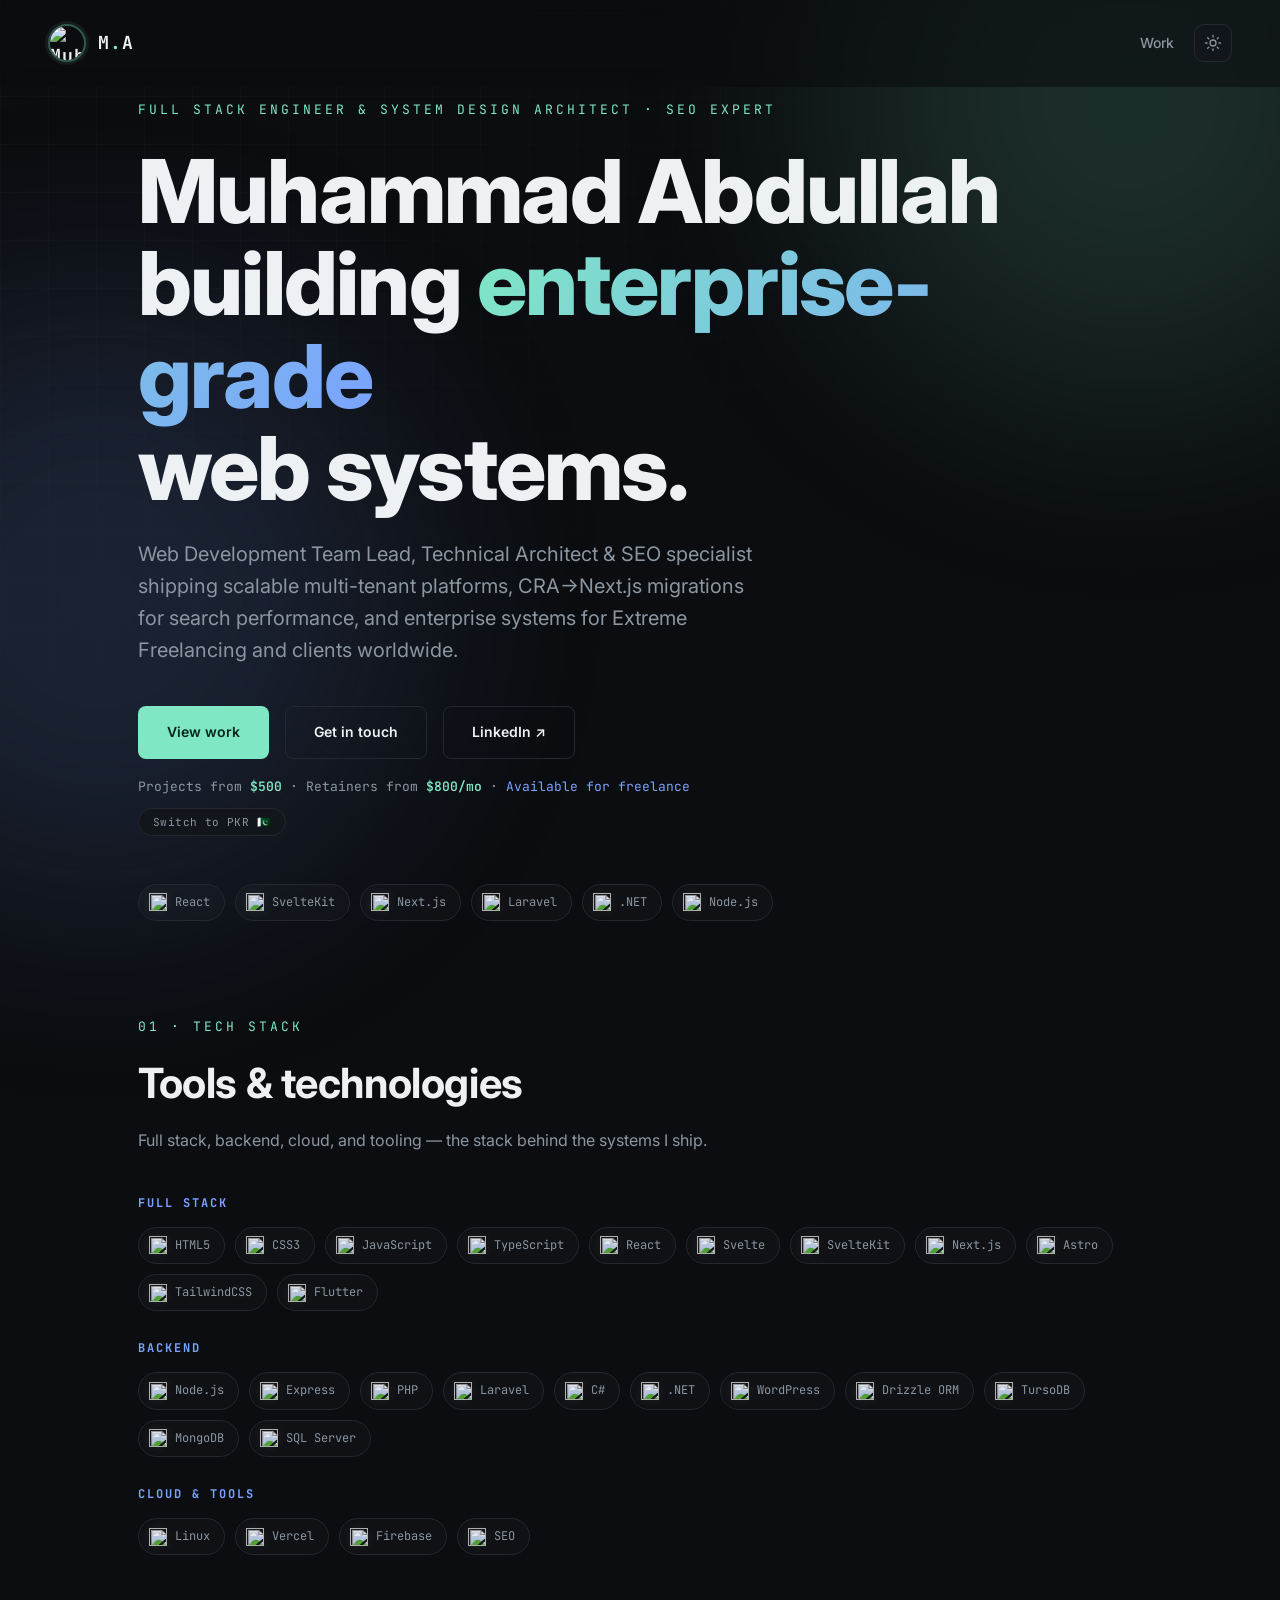
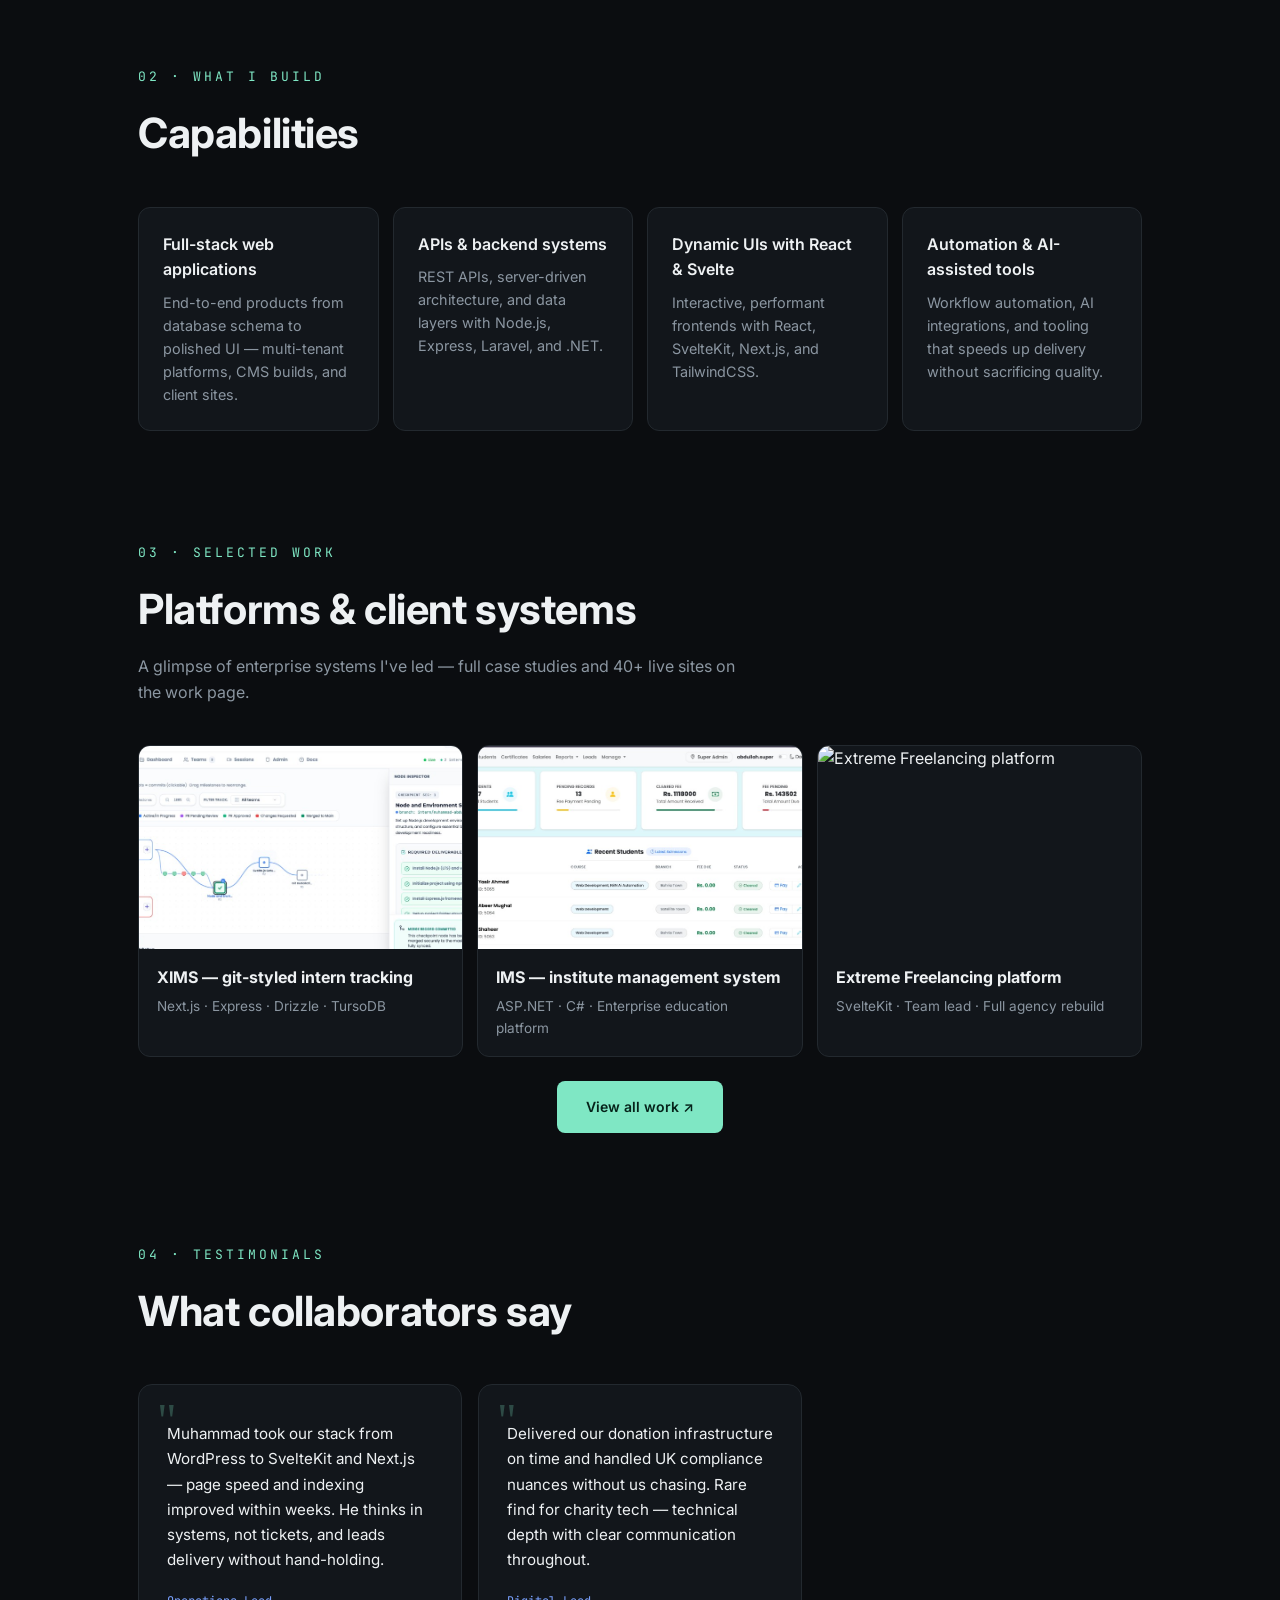
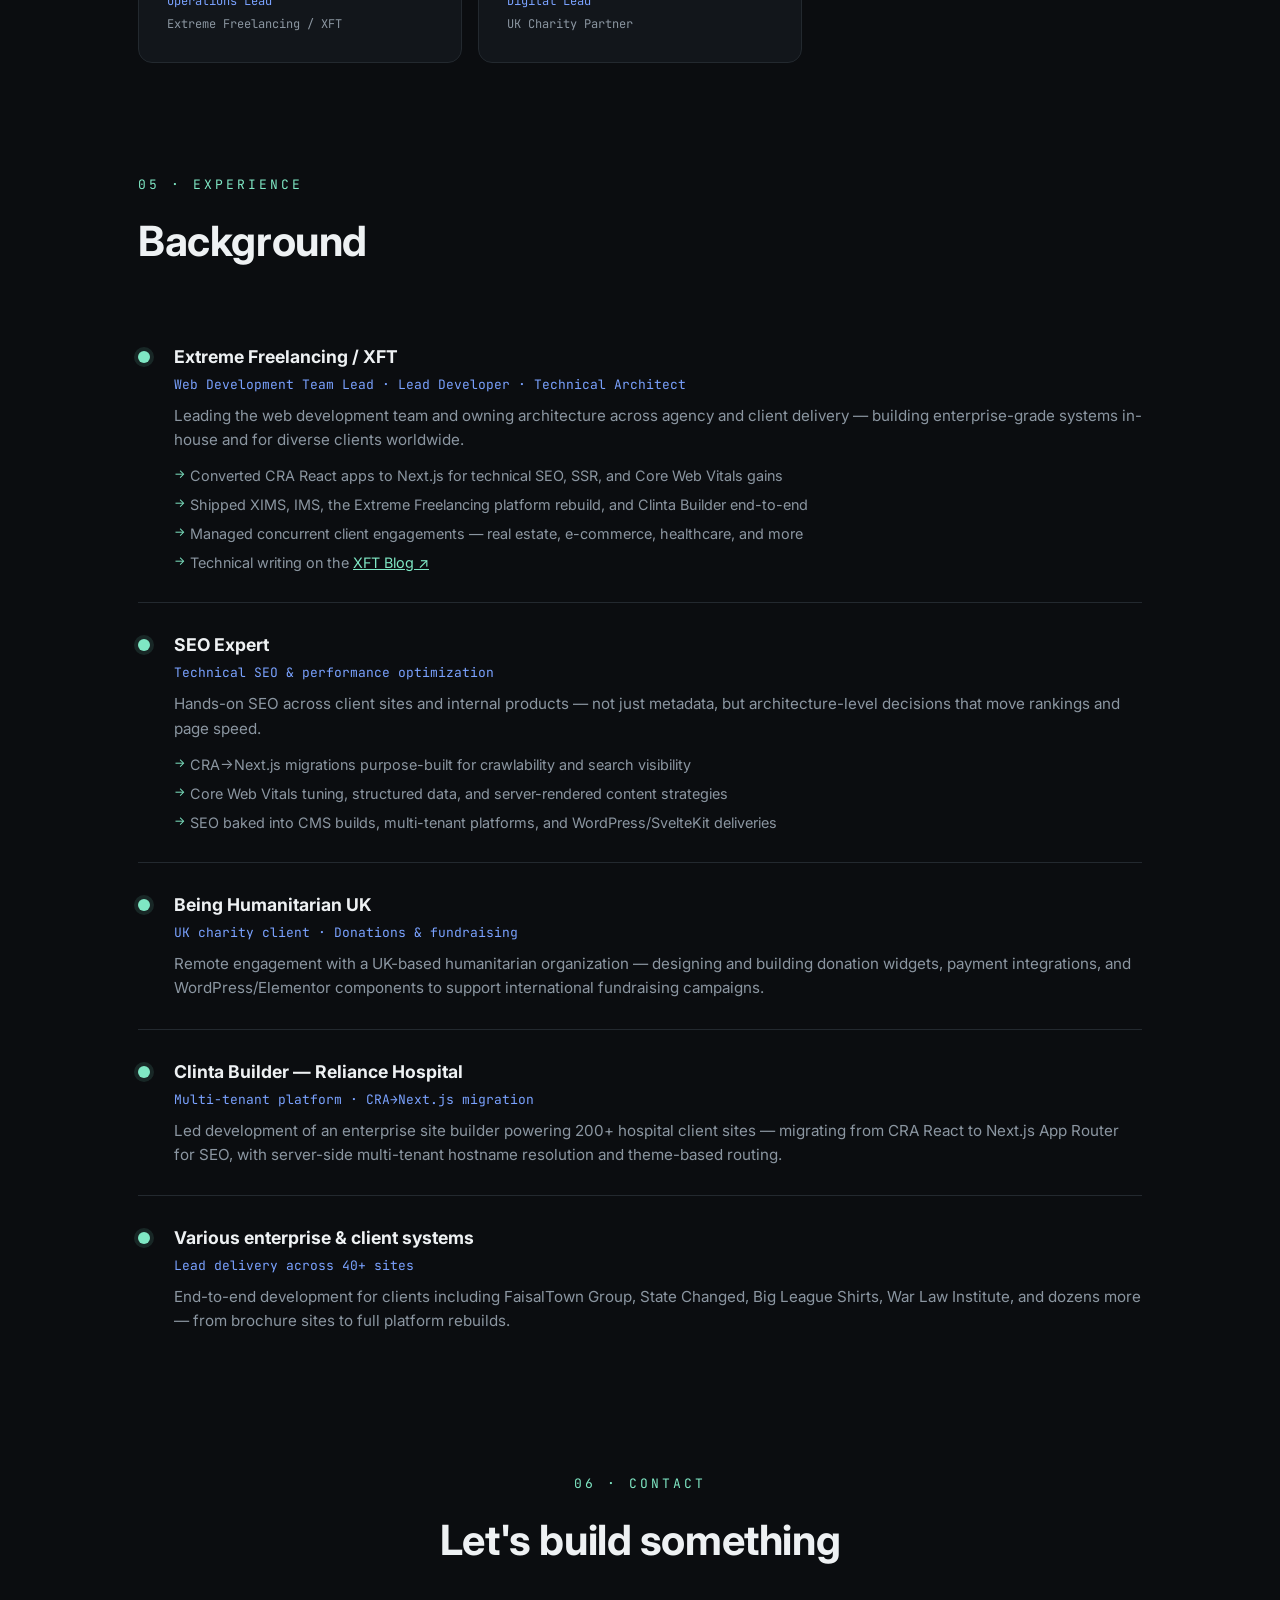
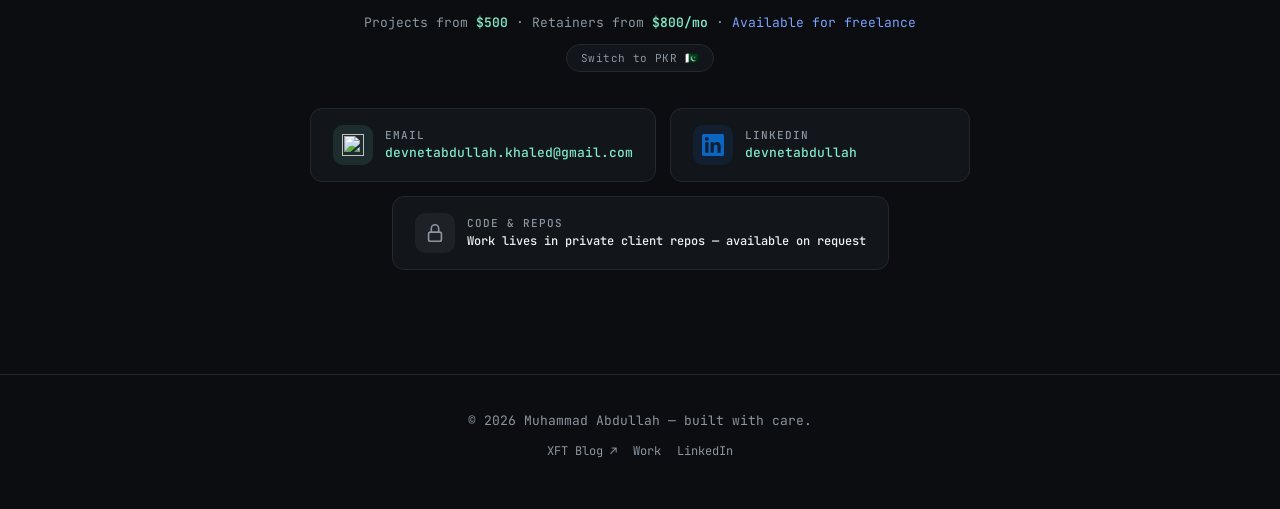
==== commit ab3c2abb: "optimal fixes" ====
--- a/index.html
+++ b/index.html
@@ -40,19 +40,20 @@
     >
     <span class="logo-text">M<span>.</span>A</span>
   </a>
-  <button class="nav-toggle" type="button" aria-label="Open menu" aria-expanded="false" aria-controls="nav-drawer">
-    <span></span><span></span><span></span>
-  </button>
   <div class="nav-end">
     <ul class="nav-links nav-links--desktop">
-      <li><a href="#stack">Stack</a></li>
       <li><a href="work/">Work</a></li>
-      <li><a href="#experience">Experience</a></li>
-      <li><a href="#contact">Contact</a></li>
     </ul>
     <button type="button" class="theme-toggle" data-theme-toggle aria-pressed="false" aria-label="Switch to light mode">
-      <span class="theme-icon theme-icon--dark" aria-hidden="true">☀</span>
-      <span class="theme-icon theme-icon--light" aria-hidden="true">☾</span>
+      <span class="theme-icon theme-icon--dark" aria-hidden="true">
+        <svg width="18" height="18" viewBox="0 0 24 24" fill="none" stroke="currentColor" stroke-width="1.75" stroke-linecap="round" stroke-linejoin="round"><circle cx="12" cy="12" r="4"/><path d="M12 2v2M12 20v2M4.93 4.93l1.41 1.41M17.66 17.66l1.41 1.41M2 12h2M20 12h2M4.93 19.07l1.41-1.41M17.66 6.34l1.41-1.41"/></svg>
+      </span>
+      <span class="theme-icon theme-icon--light" aria-hidden="true">
+        <svg width="18" height="18" viewBox="0 0 24 24" fill="none" stroke="currentColor" stroke-width="1.75" stroke-linecap="round" stroke-linejoin="round"><path d="M12 3a6 6 0 0 0 9 9 9 9 0 1 1-9-9Z"/></svg>
+      </span>
+    </button>
+    <button class="nav-toggle" type="button" aria-label="Open menu" aria-expanded="false" aria-controls="nav-drawer">
+      <span></span><span></span><span></span>
     </button>
   </div>
 </nav>
@@ -60,16 +61,7 @@
 <div class="nav-backdrop" id="nav-backdrop" aria-hidden="true"></div>
 <div class="nav-drawer" id="nav-drawer" aria-hidden="true">
   <ul class="nav-links">
-    <li><a href="#stack">Stack</a></li>
     <li><a href="work/">Work</a></li>
-    <li><a href="#experience">Experience</a></li>
-    <li><a href="#contact">Contact</a></li>
-    <li class="nav-drawer-theme">
-      <button type="button" class="theme-toggle theme-toggle--drawer" data-theme-toggle aria-pressed="false" aria-label="Switch to light mode">
-        <span class="theme-icon theme-icon--dark" aria-hidden="true">☀ Light mode</span>
-        <span class="theme-icon theme-icon--light" aria-hidden="true">☾ Dark mode</span>
-      </button>
-    </li>
   </ul>
 </div>
 
--- a/styles.css
+++ b/styles.css
@@ -39,7 +39,7 @@
     color:var(--text);
     font-family:var(--sans);
     line-height:1.6;
-    overflow-x:hidden;
+    overflow-x:clip;
     transition:background 0.35s ease, color 0.35s ease;
   }
 
@@ -79,6 +79,7 @@
   nav.scrolled{ border-bottom-color:var(--line); background:var(--nav-bg-scrolled); }
   .nav-end{
     display:flex; align-items:center; gap:20px;
+    margin-left:auto;
   }
   .theme-toggle{
     width:38px; height:38px; border-radius:10px;
@@ -90,9 +91,14 @@
   .theme-toggle:hover{
     border-color:var(--accent); color:var(--accent);
   }
+  .theme-toggle .theme-icon{
+    display:inline-flex; align-items:center; justify-content:center;
+    line-height:0;
+  }
+  .theme-toggle .theme-icon svg{ display:block; }
   .theme-toggle .theme-icon--light{ display:none; }
   [data-theme="light"] .theme-toggle .theme-icon--dark{ display:none; }
-  [data-theme="light"] .theme-toggle .theme-icon--light{ display:inline; }
+  [data-theme="light"] .theme-toggle .theme-icon--light{ display:inline-flex; }
   .logo{
     display:inline-flex; align-items:center; gap:12px;
     text-decoration:none; color:var(--text);
@@ -156,6 +162,8 @@
     justify-content:center;
     padding:88px 0 32px;
     box-sizing:border-box;
+    -webkit-transform:translateZ(0);
+    transform:translateZ(0);
   }
   .compile-stage{
     width:100%; display:flex; flex-direction:column; gap:14px;
@@ -650,7 +658,10 @@
 
   @media (max-width:768px){
     .nav-links--desktop{ display:none; }
-    nav{ padding:16px 20px; z-index:300; }
+    nav{
+      padding:14px 20px; z-index:300;
+      gap:12px;
+    }
     body.menu-open nav{
       background:var(--bg); border-bottom-color:var(--line);
     }
@@ -685,24 +696,45 @@
     }
     .nav-drawer .nav-links a::after{ display:none; }
     .nav-drawer .nav-links a:hover{ color:var(--accent); }
-    .nav-drawer-theme{ border-bottom:none !important; }
-    .theme-toggle--drawer{
-      width:100%; height:auto; justify-content:flex-start;
-      padding:18px 4px; border:none; border-radius:0;
-      background:transparent; font-family:var(--mono); font-size:1.05rem;
-    }
-    .theme-toggle--drawer:hover{ background:transparent; }
-
-    .nav-end{ gap:12px; }
+
+    .nav-end{ gap:10px; }
     .theme-toggle{ width:36px; height:36px; }
     section{ padding:48px 20px; }
-    .compile-scroll-track{ padding:0 20px; height:calc(100vh + 75vh); }
+    .compile-scroll-track{
+      padding:0 16px;
+      height:calc(100vh + 60vh);
+    }
+    .compile-sticky{
+      padding:72px 0 24px;
+    }
+    .compile-stage{
+      padding:8px;
+      border-radius:12px;
+    }
+    .compile-topbar{
+      flex-wrap:wrap;
+      gap:6px 12px;
+      font-size:10px;
+    }
+    .compile-meta{
+      flex-wrap:wrap;
+      gap:8px;
+    }
     .compile-main{
       grid-template-columns:1fr;
       min-height:auto;
+      border-radius:10px;
     }
     .compile-sidebar, .compile-preview{ display:none; }
-    .code-block{ max-height:180px; font-size:10px; }
+    .compile-center{ border-right:none; }
+    .code-tabs .code-tab{ padding:8px 10px; font-size:10px; }
+    .code-block{
+      max-height:200px;
+      font-size:10px;
+      -webkit-overflow-scrolling:touch;
+    }
+    .compile-terminal{ font-size:9px; }
+    .compile-hint{ font-size:10px; margin-top:10px; }
     .hero{ padding-top:100px; padding-bottom:32px; }
     .eyebrow{ font-size:11px; letter-spacing:2px; }
     .hero p.lead{ margin-bottom:28px; }
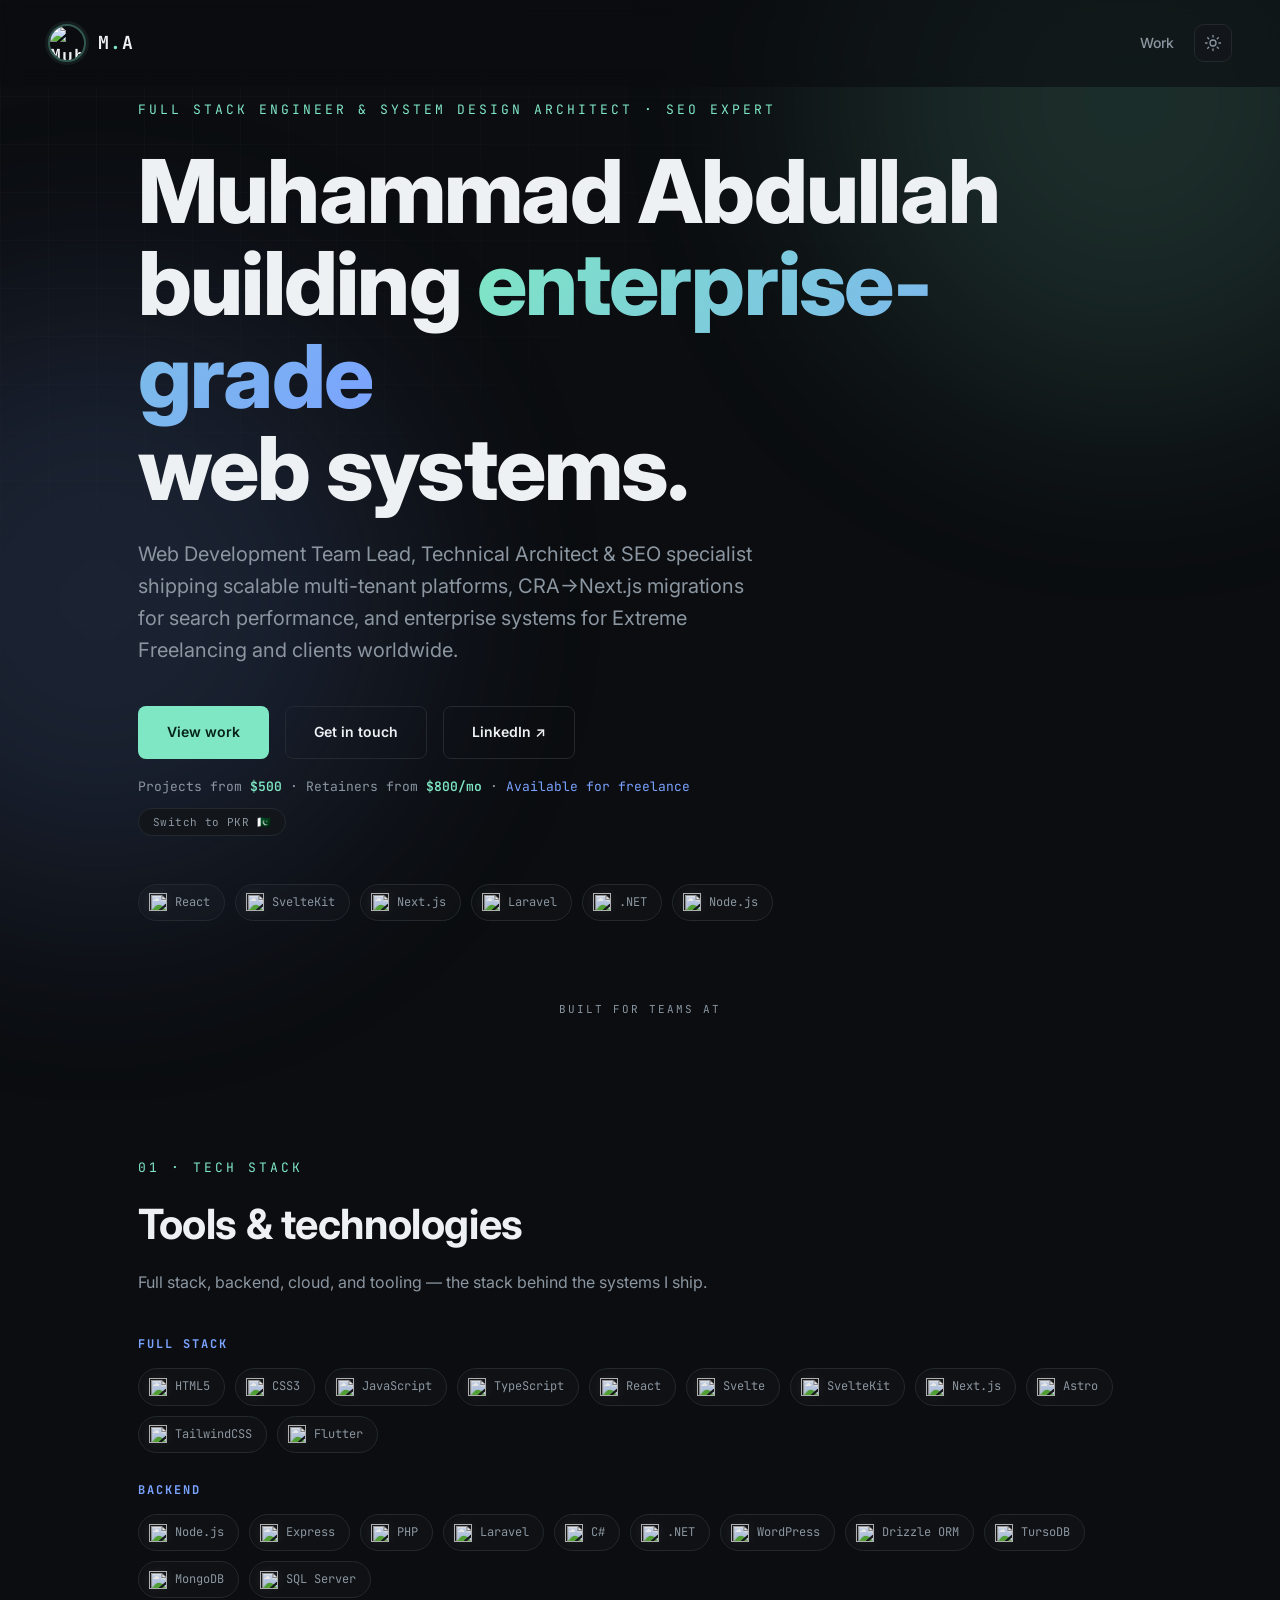
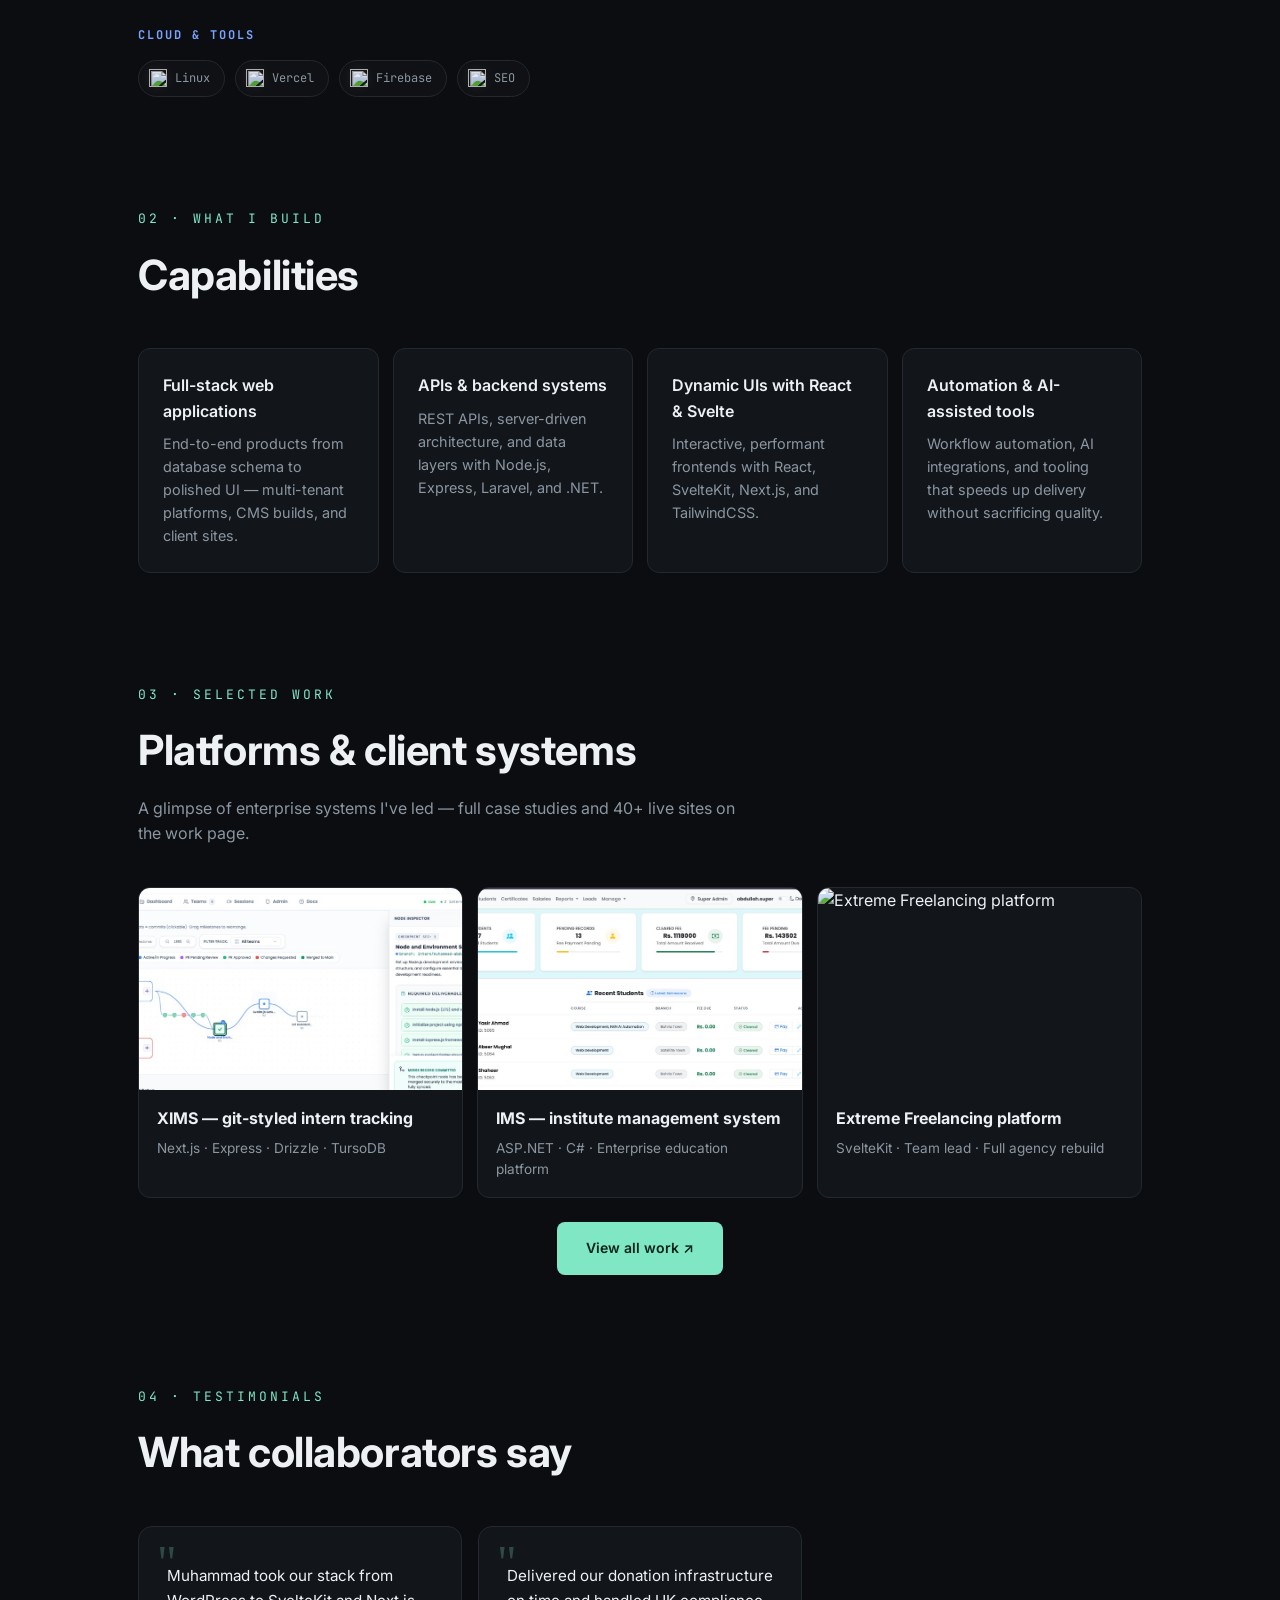
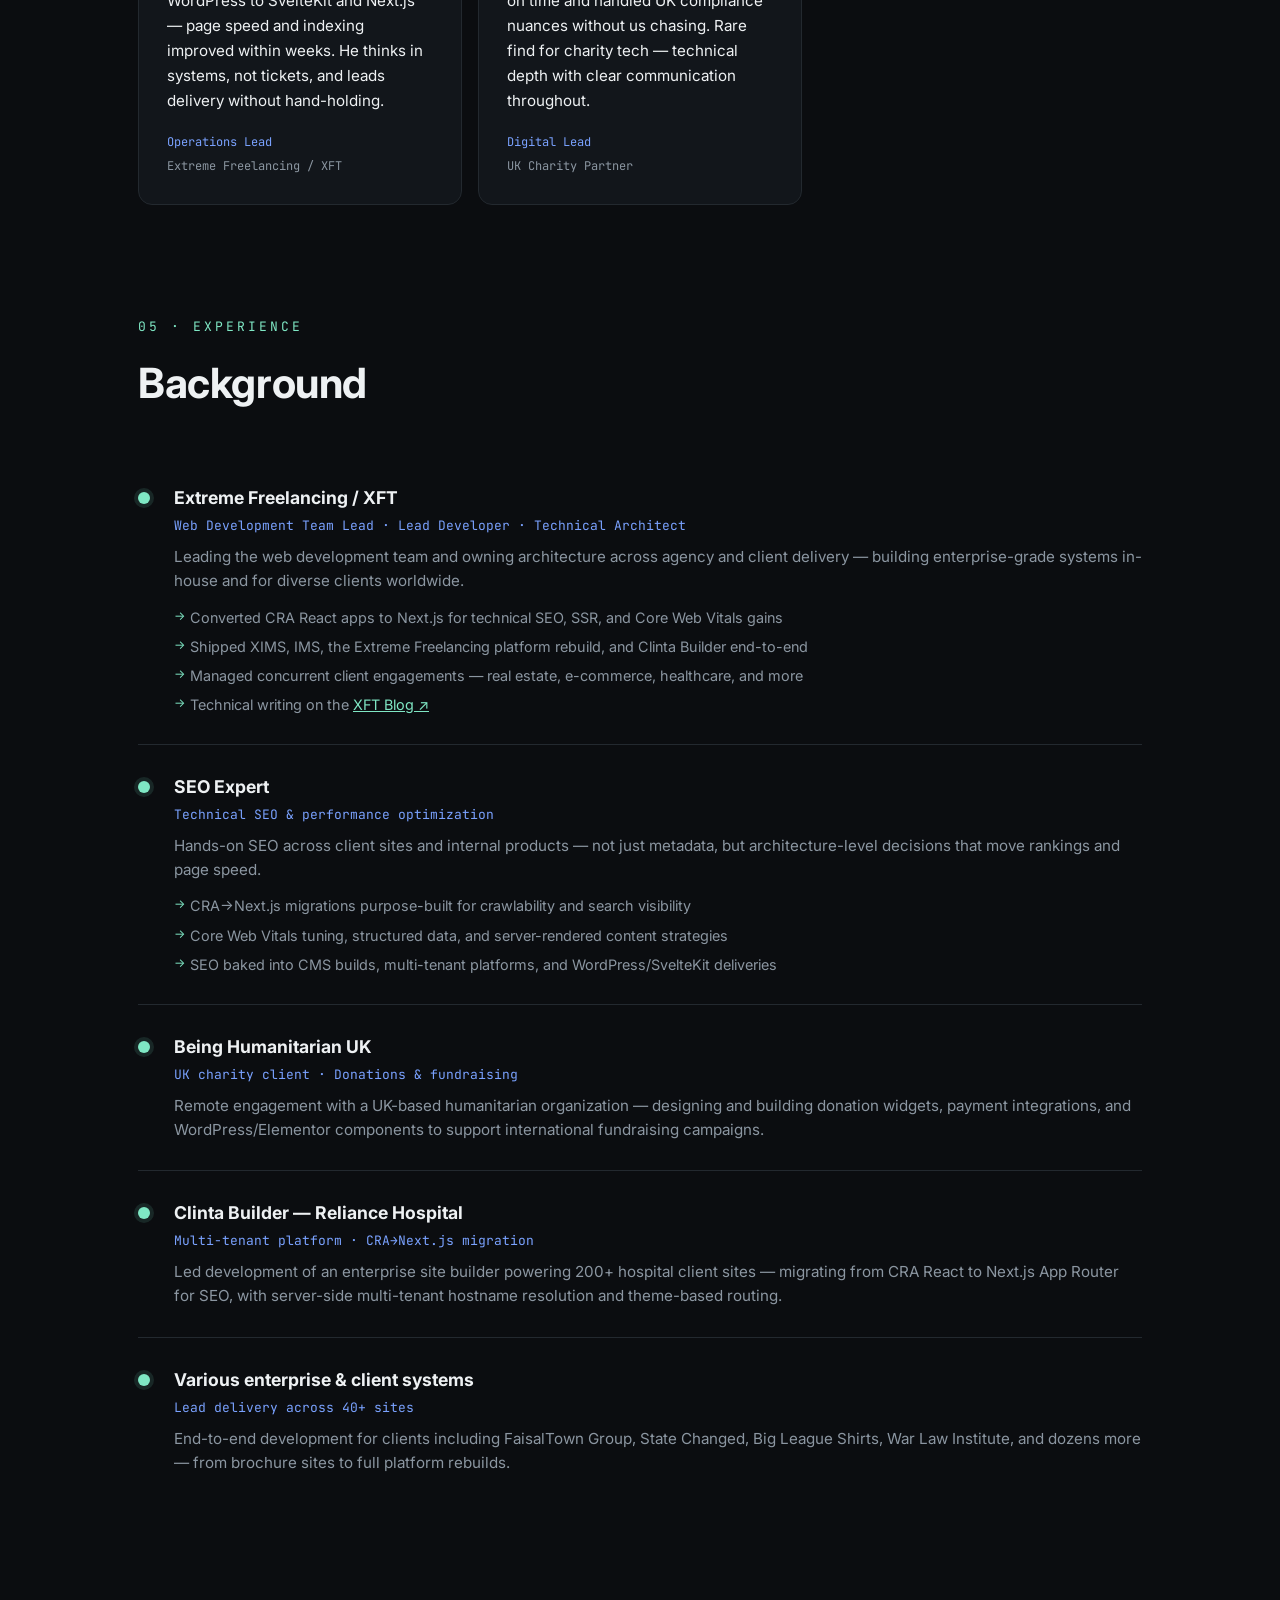
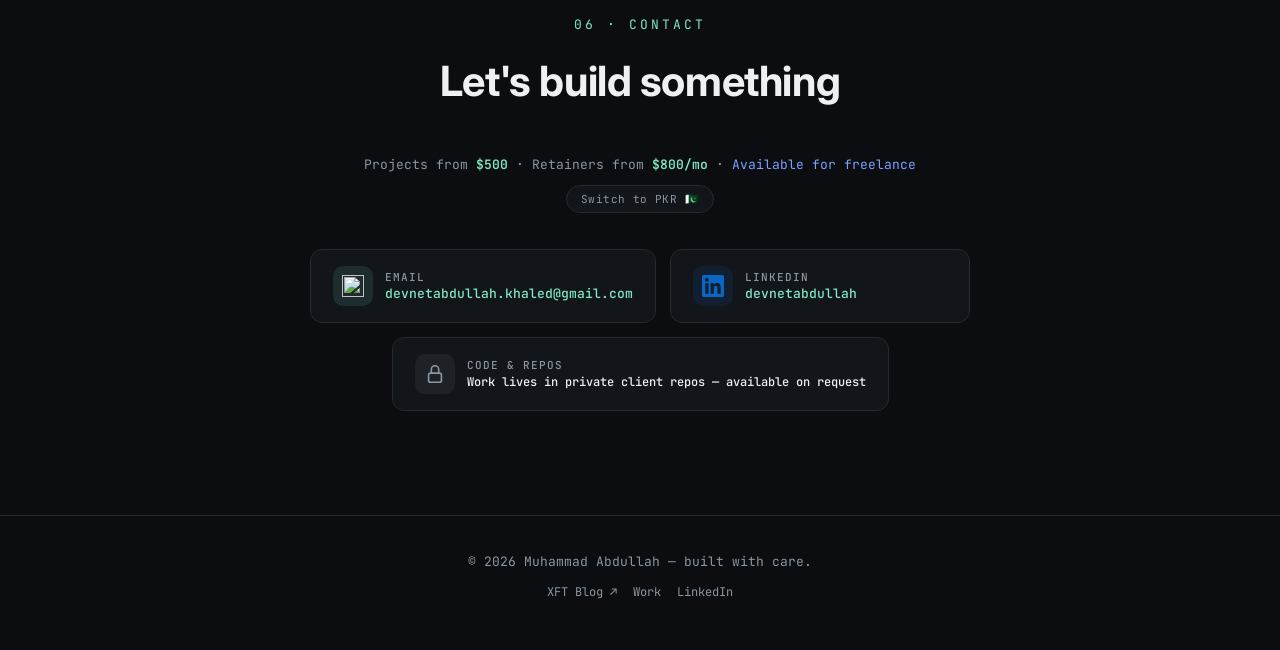
==== commit 4dbd8dd2: "logo_strips" ====
--- a/index.html
+++ b/index.html
@@ -156,6 +156,11 @@
   </div>
 </section>
 
+<section class="logo-strip-section reveal" aria-label="Clients and platforms">
+  <p class="logo-strip-label">Built for teams at</p>
+  <div class="logo-strip" data-logo-strip></div>
+</section>
+
 <section id="stack">
   <div class="section-head reveal">
     <span class="num">01 · Tech stack</span>
@@ -457,6 +462,8 @@
 
   document.querySelectorAll('.reveal, .stagger').forEach(el => observer.observe(el));
 </script>
+<script src="logos.js"></script>
+<script src="logo-strip.js"></script>
 <script src="pricing-toggle.js"></script>
 <script src="theme.js"></script>
 <script src="hero-compile.js"></script>
--- a/styles.css
+++ b/styles.css
@@ -408,6 +408,68 @@
   .hero .stack-row{
     margin-top:48px;
   }
+
+  /* logo strip */
+  .logo-strip-section{
+    padding-top:32px; padding-bottom:32px;
+    max-width:1100px; margin:0 auto;
+  }
+  .logo-strip-label{
+    font-family:var(--mono); font-size:11px; letter-spacing:2px;
+    text-transform:uppercase; color:var(--muted); text-align:center;
+    margin-bottom:20px;
+  }
+  .logo-strip{
+    position:relative; overflow:hidden;
+    mask-image:linear-gradient(to right, transparent, black 10%, black 90%, transparent);
+    -webkit-mask-image:linear-gradient(to right, transparent, black 10%, black 90%, transparent);
+  }
+  .logo-strip-track{
+    display:flex; align-items:center;
+    width:max-content;
+    will-change:transform;
+    backface-visibility:hidden;
+    -webkit-backface-visibility:hidden;
+    animation:none;
+  }
+  .logo-strip.is-ready .logo-strip-track{
+    animation:logoStripScroll var(--marquee-duration, 16s) linear infinite;
+  }
+  .logo-strip:hover .logo-strip-track{ animation-play-state:paused; }
+  .logo-strip-group{
+    display:flex; align-items:center; gap:48px;
+    flex-shrink:0;
+  }
+  .logo-strip-item{
+    display:flex; align-items:center; justify-content:center;
+    flex-shrink:0; height:40px; min-width:80px; max-width:140px;
+    opacity:0.88;
+    transition:opacity 0.25s, transform 0.25s;
+  }
+  a.logo-strip-item{ text-decoration:none; }
+  .logo-strip-item:hover{ opacity:1; transform:scale(1.04); }
+  .logo-strip-img{
+    display:block; width:auto; height:28px; max-width:120px;
+    object-fit:contain; object-position:center;
+  }
+  [data-theme="light"] .logo-strip-item{ opacity:0.82; }
+  [data-theme="light"] .logo-strip-item:hover{ opacity:1; }
+  @keyframes logoStripScroll{
+    from{ transform:translate3d(0, 0, 0); }
+    to{ transform:translate3d(calc(-1 * var(--marquee-distance)), 0, 0); }
+  }
+  @media (prefers-reduced-motion:reduce){
+    .logo-strip{ mask-image:none; -webkit-mask-image:none; overflow:visible; }
+    .logo-strip-track{
+      flex-wrap:wrap; justify-content:center;
+      width:100%; gap:28px 40px;
+      animation:none !important;
+    }
+    .logo-strip-group{ flex-wrap:wrap; justify-content:center; gap:28px 40px; }
+    .logo-strip-group[aria-hidden="true"]{ display:none; }
+    .logo-strip-item{ opacity:0.9; }
+  }
+
   .stack-groups{ display:flex; flex-direction:column; gap:28px; }
   .stack-group h3{
     font-family:var(--mono); font-size:12px; letter-spacing:2px; text-transform:uppercase;
@@ -741,6 +803,9 @@
     .hero-cta{ gap:10px; }
     .hero-cta .btn{ flex:1 1 calc(50% - 5px); justify-content:center; padding:12px 16px; font-size:13px; }
     .hero .stack-row{ margin-top:28px; }
+    .logo-strip-section{ padding:24px 20px; }
+    .logo-strip-group{ gap:36px; }
+    .logo-strip-img{ height:24px; max-width:100px; }
     .section-head{ margin-bottom:32px; }
     .section-head h2{ font-size:1.65rem; }
     .project-body{ padding:24px 20px; }
